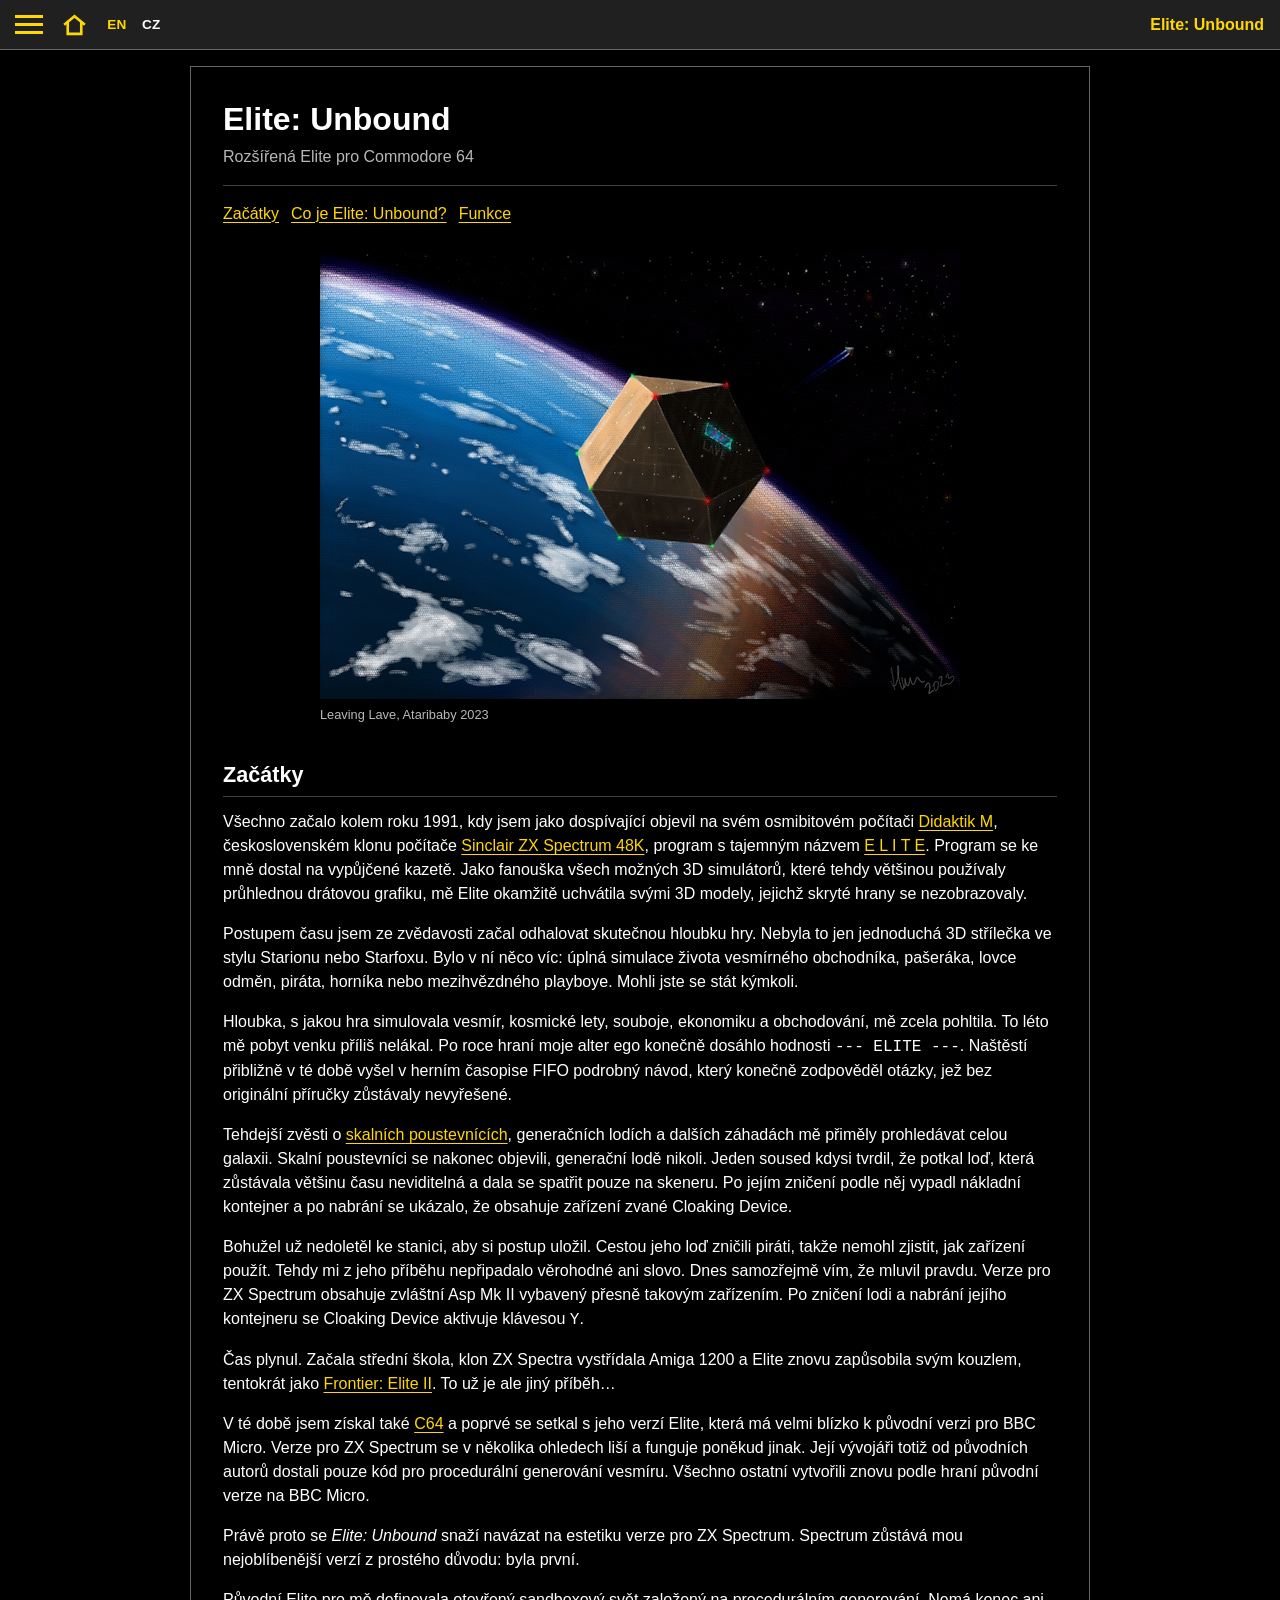
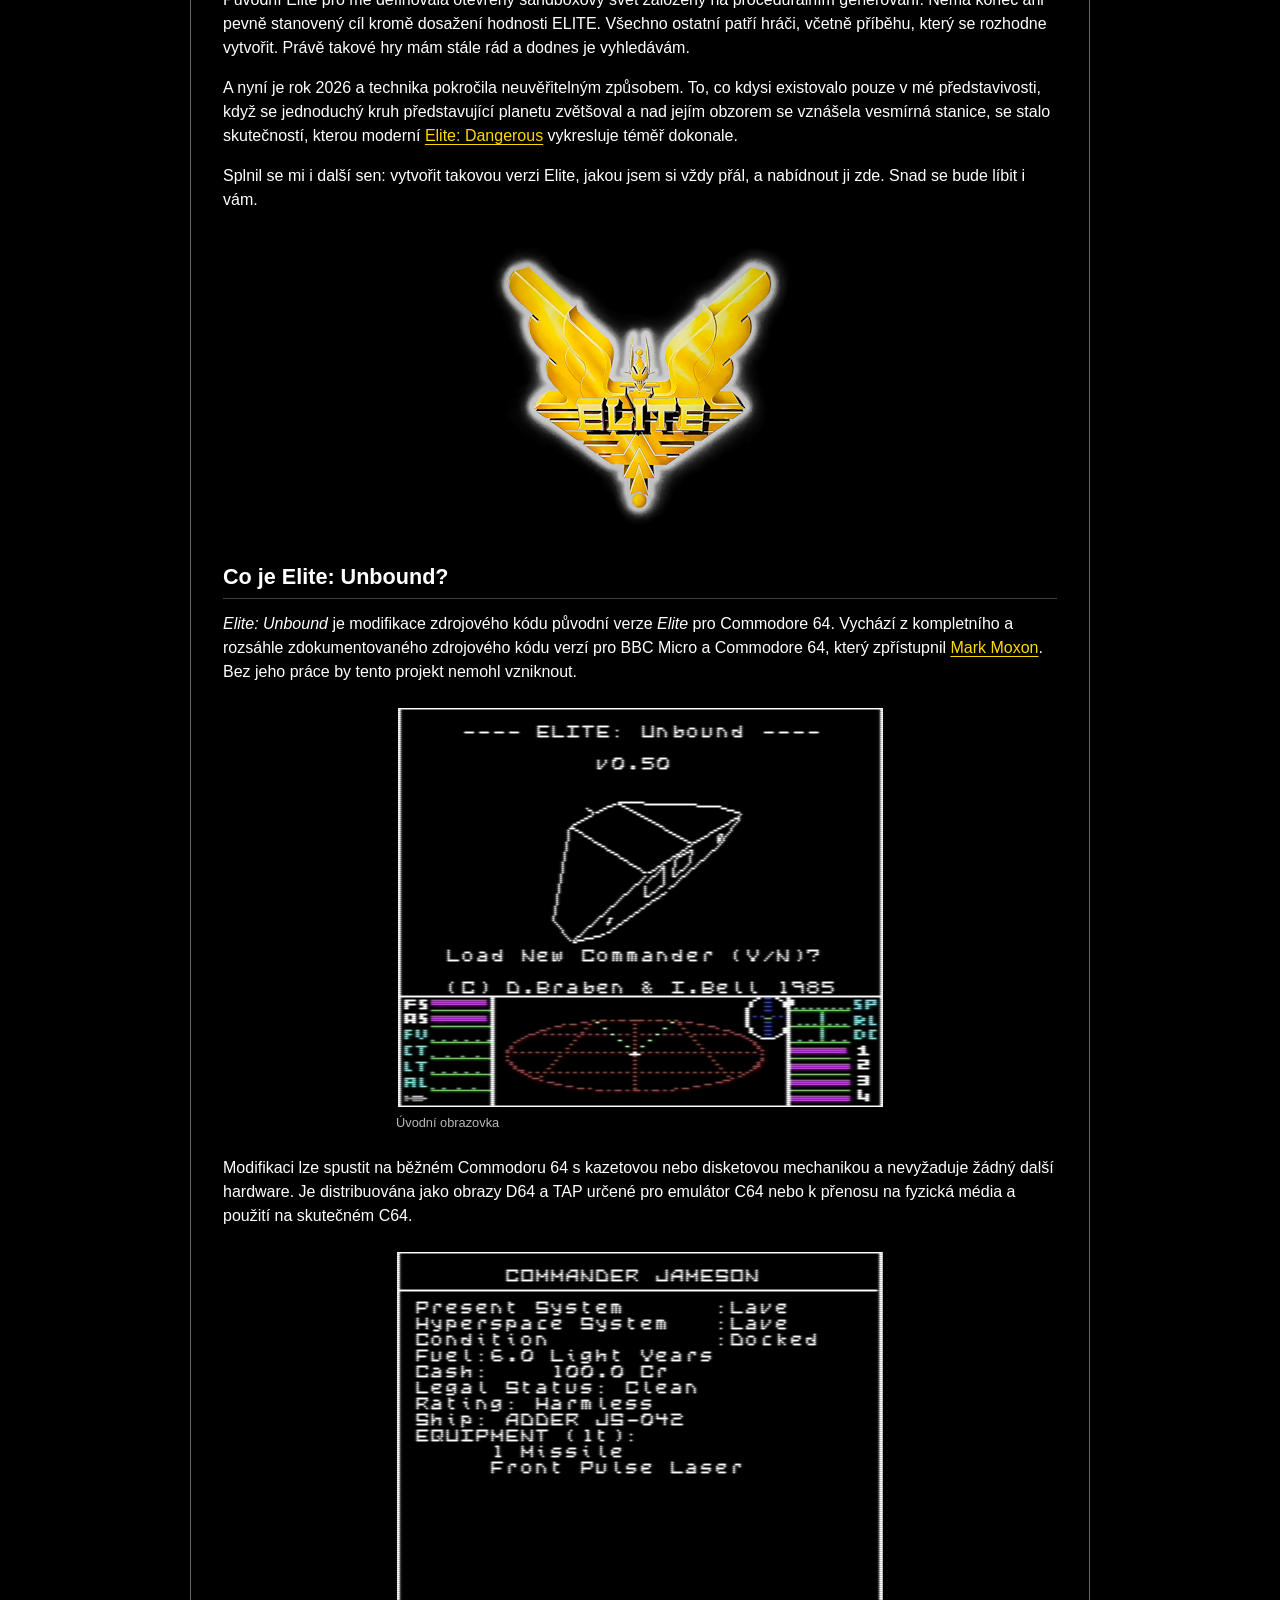
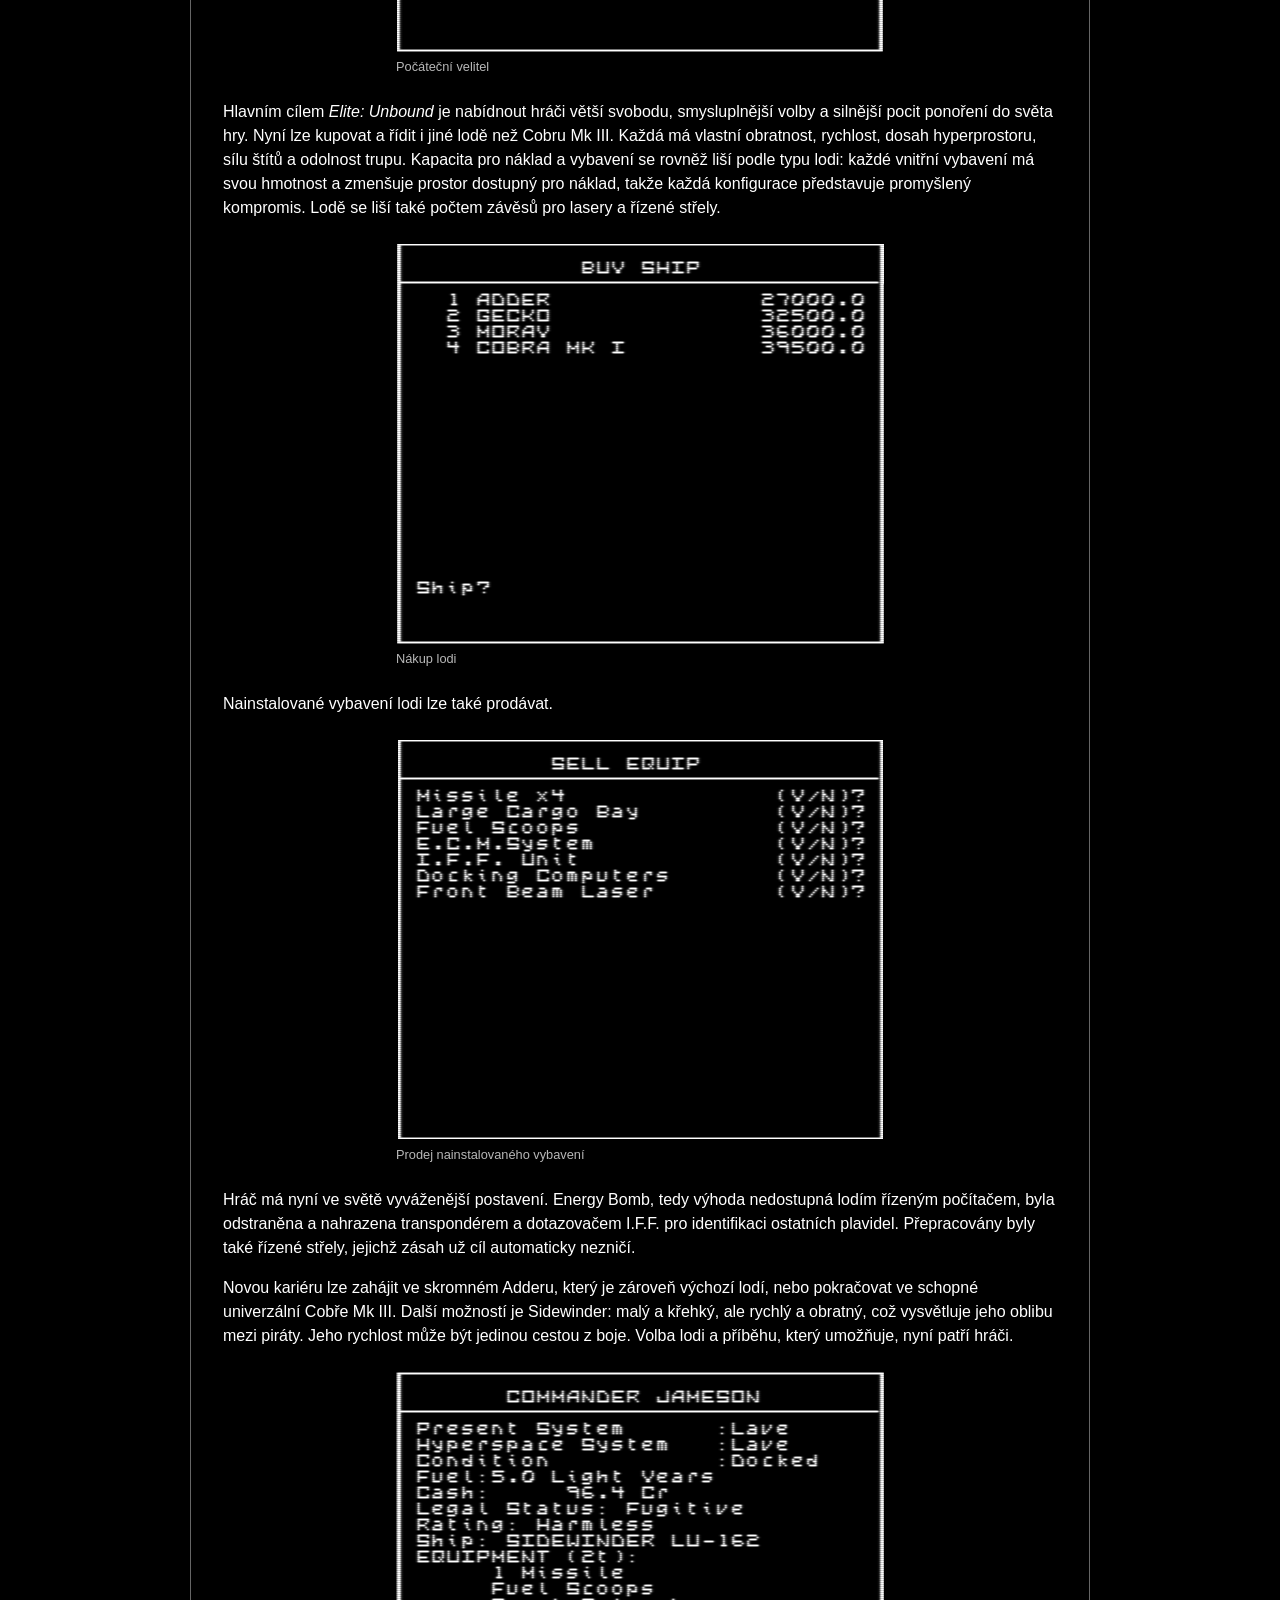
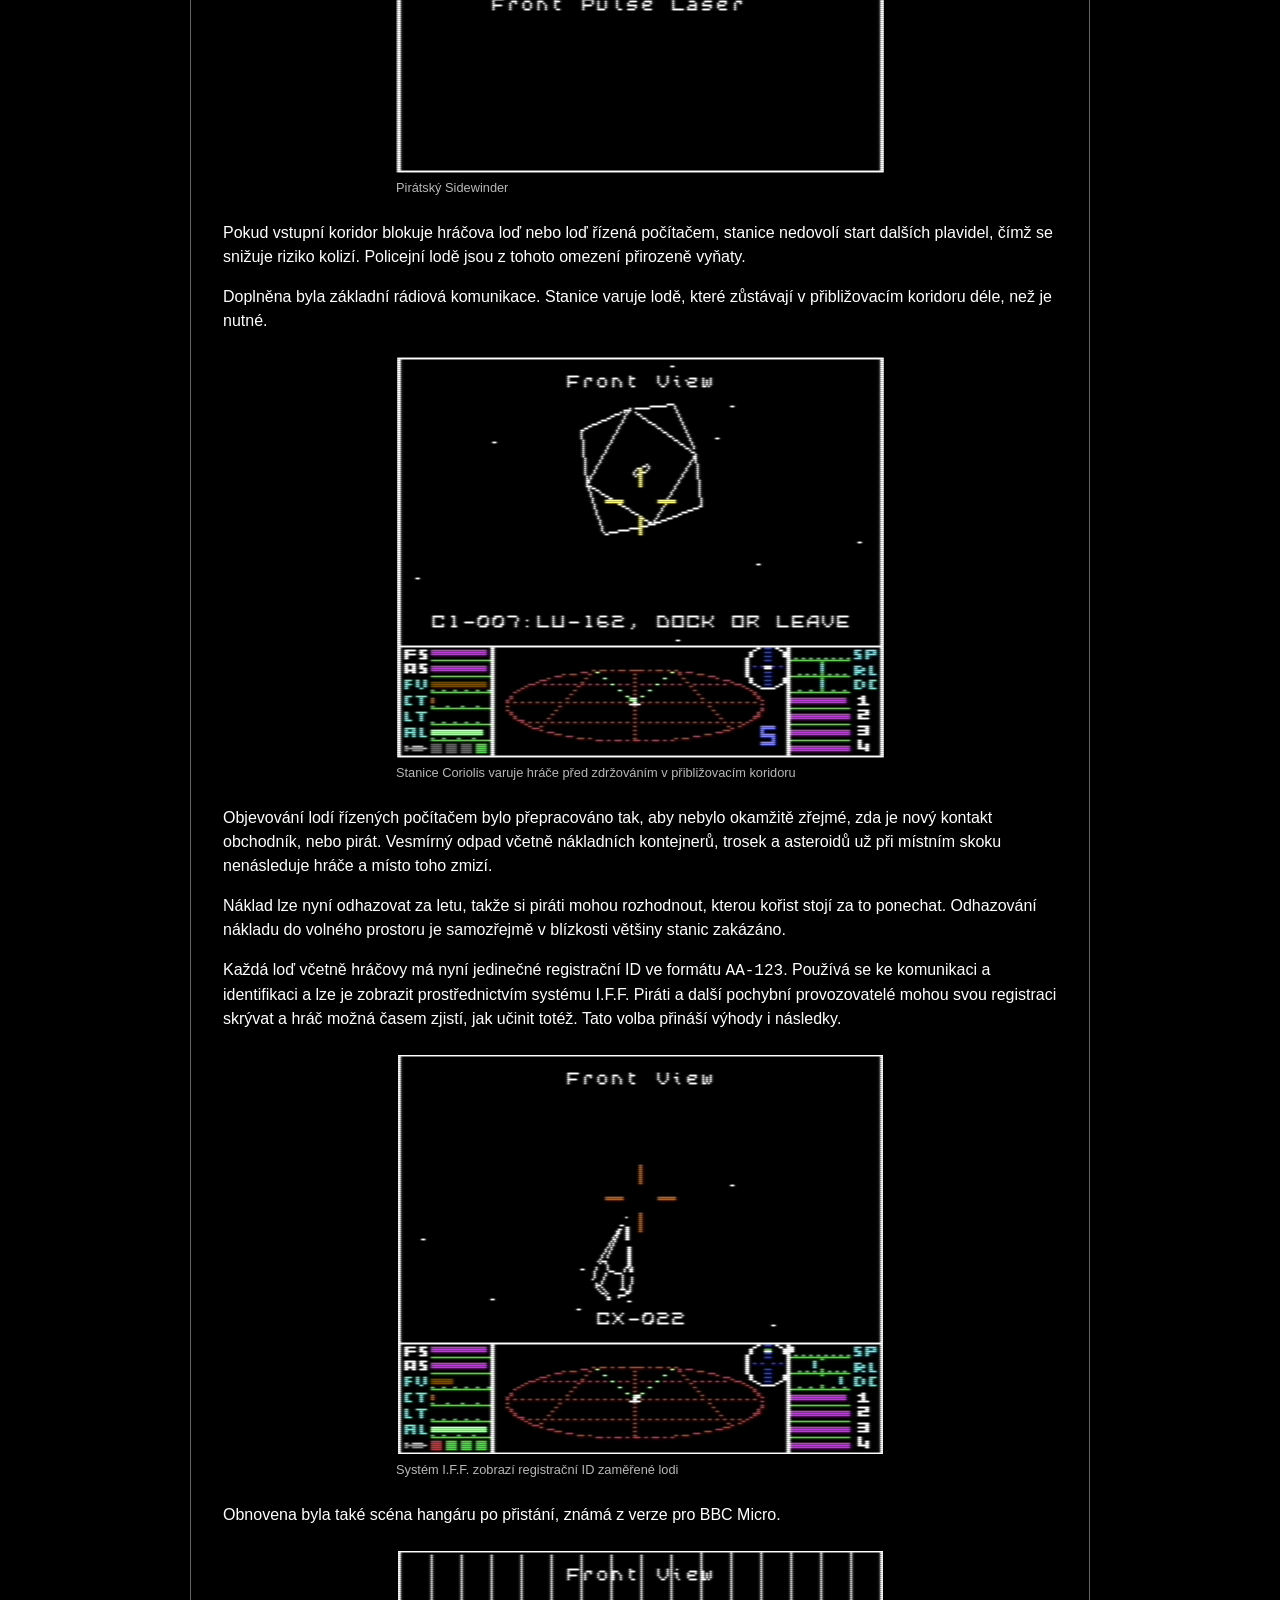
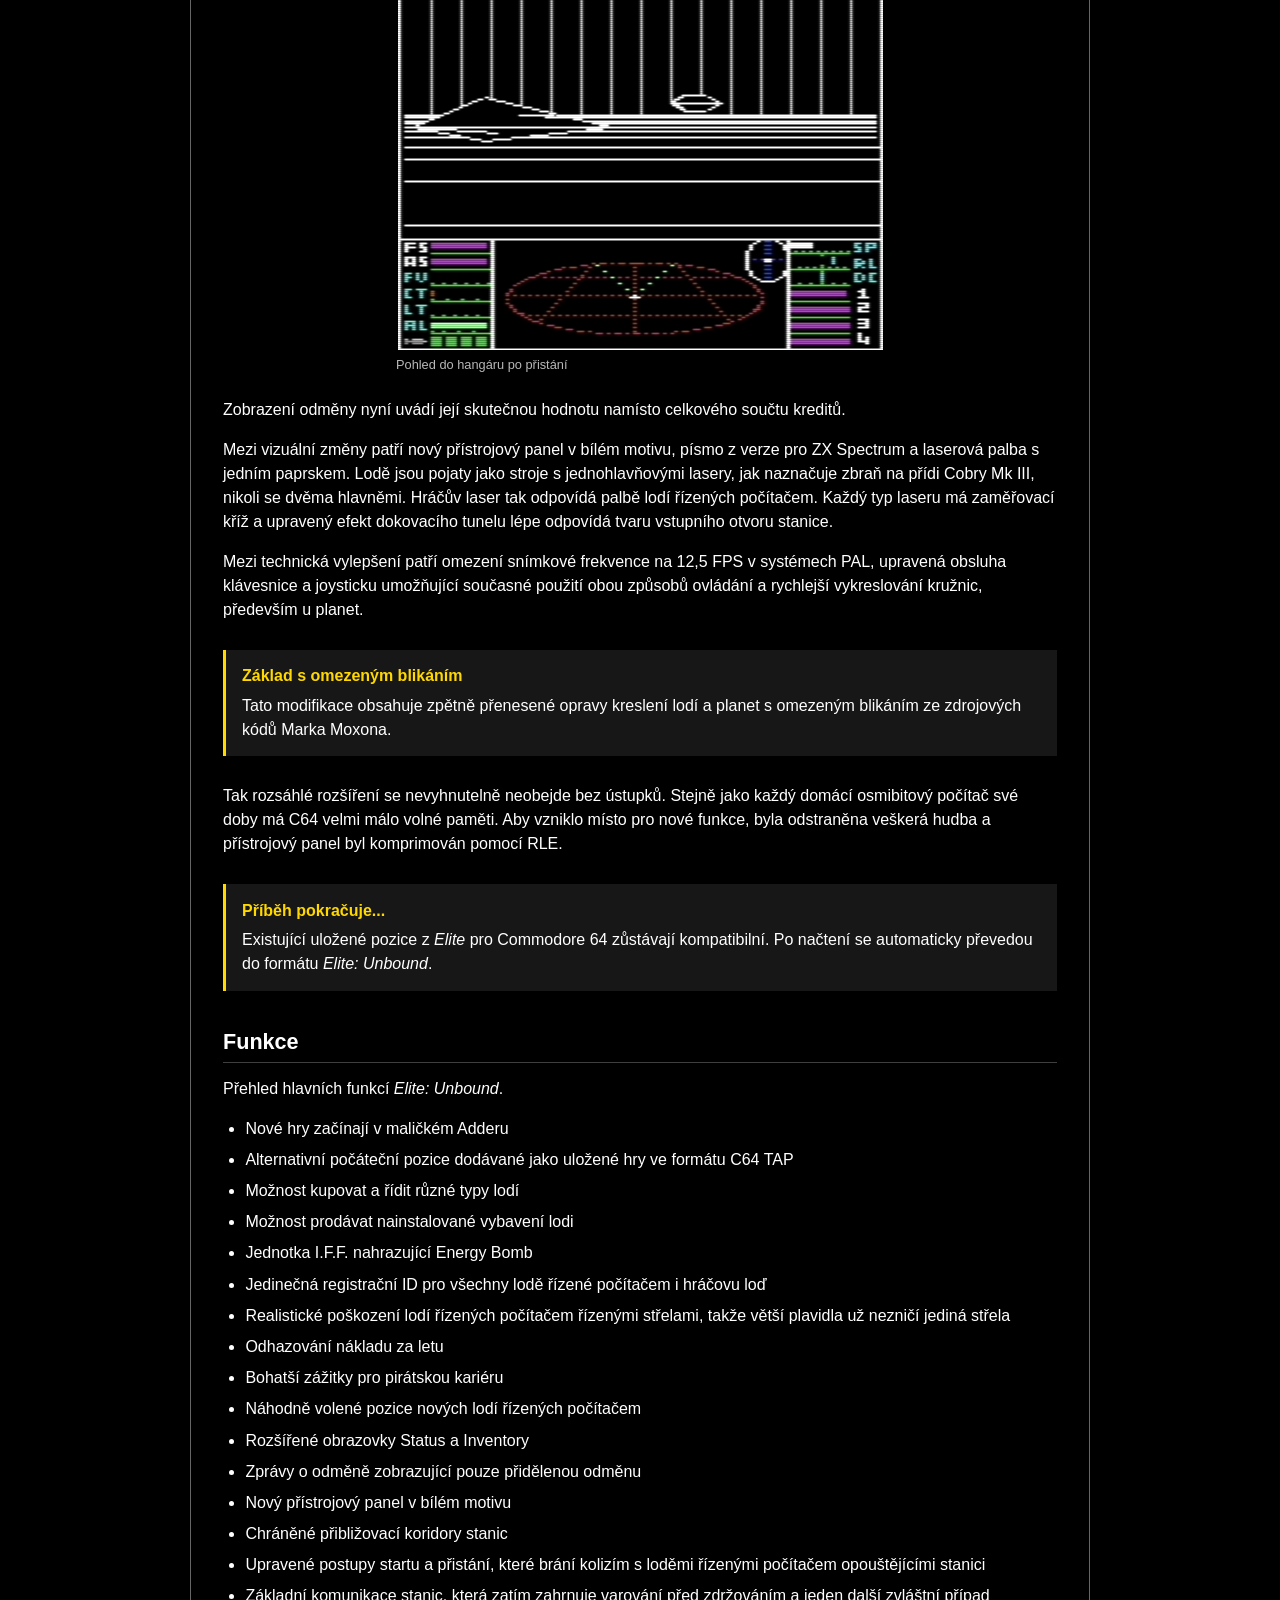
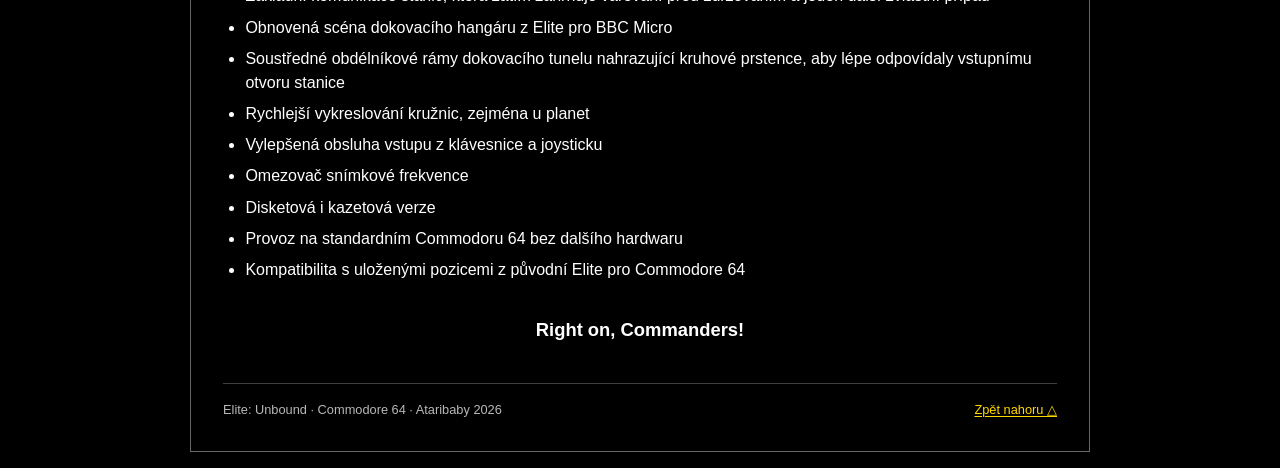
==== docs/cs/index.html @ 5d7f0201 "dev" ====
<!doctype html>
<html lang="cs">
<head>
  <meta charset="utf-8">
  <meta name="viewport" content="width=device-width, initial-scale=1">
  <meta name="description" content="Elite: Unbound rozšiřuje Elite pro Commodore 64 o lodě, které lze kupovat a řídit, rozdílné vlastnosti lodí a volitelná herní vylepšení.">
  <meta name="theme-color" content="#000000">
  <title>Elite: Unbound — Commodore 64</title>
  <link rel="stylesheet" href="../css/style.css">
  <script src="../js/menu.js" defer></script>
</head>
<body id="top">
  <a class="skip-link" href="#content">Přejít k obsahu</a>

  <header class="site-toolbar" aria-label="Ovládání webu">
    <button class="menu-toggle" id="menu-toggle" type="button" aria-label="Otevřít menu" aria-controls="site-menu" aria-expanded="false" data-label-open="Otevřít menu" data-label-close="Zavřít menu">
      <span class="burger-lines" aria-hidden="true"><span></span><span></span><span></span></span>
    </button>

    <a class="home-link" href="./index.html" aria-label="Domů" title="Domů">
      <svg viewBox="0 0 24 24" aria-hidden="true">
        <path d="M3 11.5 12 4l9 7.5"></path>
        <path d="M5.5 10.5V21h13V10.5"></path>
      </svg>
    </a>

    <nav class="language-switch" aria-label="Jazyk">
      <a lang="en" hreflang="en" href="../index.html" aria-label="English">EN</a>
      <span lang="cs" aria-current="true">CZ</span>
    </nav>

    <span class="toolbar-title">Elite: Unbound</span>
  </header>

  <aside class="site-menu" id="site-menu" aria-label="Menu webu" aria-hidden="true">
    <nav>
      <a href="./index.html" aria-current="page">Elite: Unbound</a>
      <a href="./instruction-manual.html">Návod k použití</a>
      <a href="./technical-info.html">Technické informace</a>
      <a href="./download.html">Ke stažení</a>
      <a href="./credits.html">Poděkování a základy projektu</a>
      <a href="./galnet.html">GalNet</a>
    </nav>
  </aside>
  <button class="menu-backdrop" type="button" aria-label="Zavřít menu" hidden></button>

  <div class="page-frame">
    <header class="site-header">
      <div class="title-strip">
        <h1>Elite: Unbound</h1>
        <p>Rozšířená Elite pro Commodore 64</p>
      </div>
    </header>

    <nav class="page-toc" aria-label="Obsah stránky">
      <a href="#the-beginning">Začátky</a>
      <a href="#what-is-elite-unbound">Co je Elite: Unbound?</a>
      <a href="#features">Funkce</a>
    </nav>

    <main id="content">
      <article class="article-shell">
        <header class="hero">
          <figure class="title-screen">
            <a class="artwork-link" href="https://www.deviantart.com/ataribaby42/art/Leaving-Lave-971816512" target="_blank" rel="noopener noreferrer">
              <img class="artwork-image artwork-primary" src="../assets/leaving-lave.jpg" width="640" height="449" alt="Obraz Leaving Lave od Ataribabyho, 2023">
              <img class="artwork-image artwork-hover" src="../assets/leaving-lave-8bit.jpg" width="640" height="449" alt="" aria-hidden="true">
            </a>
            <figcaption>Leaving Lave, Ataribaby 2023</figcaption>
          </figure>
        </header>

        <section id="the-beginning">
          <h2>Začátky</h2>

          <p>Všechno začalo kolem roku 1991, kdy jsem jako dospívající objevil na svém osmibitovém počítači <a href="https://cs.wikipedia.org/wiki/Didaktik_M" target="_blank" rel="noopener noreferrer">Didaktik M</a>, československém klonu počítače <a href="https://en.wikipedia.org/wiki/ZX_Spectrum" target="_blank" rel="noopener noreferrer">Sinclair ZX Spectrum 48K</a>, program s tajemným názvem <a class="nowrap" href="https://spectrumcomputing.co.uk/entry/1601/ZX-Spectrum/Elite" target="_blank" rel="noopener noreferrer">E L I T E</a>. Program se ke mně dostal na vypůjčené kazetě. Jako fanouška všech možných 3D simulátorů, které tehdy většinou používaly průhlednou drátovou grafiku, mě Elite okamžitě uchvátila svými 3D modely, jejichž skryté hrany se nezobrazovaly.</p>

          <p>Postupem času jsem ze zvědavosti začal odhalovat skutečnou hloubku hry. Nebyla to jen jednoduchá 3D střílečka ve stylu Starionu nebo Starfoxu. Bylo v ní něco víc: úplná simulace života vesmírného obchodníka, pašeráka, lovce odměn, piráta, horníka nebo mezihvězdného playboye. Mohli jste se stát kýmkoli.</p>

          <p>Hloubka, s jakou hra simulovala vesmír, kosmické lety, souboje, ekonomiku a obchodování, mě zcela pohltila. To léto mě pobyt venku příliš nelákal. Po roce hraní moje alter ego konečně dosáhlo hodnosti <code class="nowrap">--- ELITE ---</code>. Naštěstí přibližně v té době vyšel v herním časopise FIFO podrobný návod, který konečně zodpověděl otázky, jež bez originální příručky zůstávaly nevyřešené.</p>

          <p>Tehdejší zvěsti o <a href="https://wiki.alioth.net/index.php/Rock_Hermit" target="_blank" rel="noopener noreferrer">skalních poustevnících</a>, generačních lodích a dalších záhadách mě přiměly prohledávat celou galaxii. Skalní poustevníci se nakonec objevili, generační lodě nikoli. Jeden soused kdysi tvrdil, že potkal loď, která zůstávala většinu času neviditelná a dala se spatřit pouze na skeneru. Po jejím zničení podle něj vypadl nákladní kontejner a po nabrání se ukázalo, že obsahuje zařízení zvané Cloaking Device.</p>

          <p>Bohužel už nedoletěl ke stanici, aby si postup uložil. Cestou jeho loď zničili piráti, takže nemohl zjistit, jak zařízení použít. Tehdy mi z jeho příběhu nepřipadalo věrohodné ani slovo. Dnes samozřejmě vím, že mluvil pravdu. Verze pro ZX Spectrum obsahuje zvláštní Asp Mk II vybavený přesně takovým zařízením. Po zničení lodi a nabrání jejího kontejneru se Cloaking Device aktivuje klávesou <code>Y</code>.</p>

          <p>Čas plynul. Začala střední škola, klon ZX Spectra vystřídala Amiga 1200 a Elite znovu zapůsobila svým kouzlem, tentokrát jako <a href="https://en.wikipedia.org/wiki/Frontier:_Elite_II" target="_blank" rel="noopener noreferrer">Frontier: Elite II</a>. To už je ale jiný příběh…</p>

          <p>V té době jsem získal také <a href="https://en.wikipedia.org/wiki/Commodore_64" target="_blank" rel="noopener noreferrer">C64</a> a poprvé se setkal s jeho verzí Elite, která má velmi blízko k původní verzi pro BBC Micro. Verze pro ZX Spectrum se v několika ohledech liší a funguje poněkud jinak. Její vývojáři totiž od původních autorů dostali pouze kód pro procedurální generování vesmíru. Všechno ostatní vytvořili znovu podle hraní původní verze na BBC Micro.</p>

          <p>Právě proto se <em>Elite: Unbound</em> snaží navázat na estetiku verze pro ZX Spectrum. Spectrum zůstává mou nejoblíbenější verzí z prostého důvodu: byla první.</p>

          <p>Původní Elite pro mě definovala otevřený sandboxový svět založený na procedurálním generování. Nemá konec ani pevně stanovený cíl kromě dosažení hodnosti ELITE. Všechno ostatní patří hráči, včetně příběhu, který se rozhodne vytvořit. Právě takové hry mám stále rád a dodnes je vyhledávám.</p>

          <p>A nyní je rok 2026 a technika pokročila neuvěřitelným způsobem. To, co kdysi existovalo pouze v mé představivosti, když se jednoduchý kruh představující planetu zvětšoval a nad jejím obzorem se vznášela vesmírná stanice, se stalo skutečností, kterou moderní <a href="https://www.elitedangerous.com/" target="_blank" rel="noopener noreferrer">Elite: Dangerous</a> vykresluje téměř dokonale.</p>

          <p>Splnil se mi i další sen: vytvořit takovou verzi Elite, jakou jsem si vždy přál, a nabídnout ji zde. Snad se bude líbit i vám.</p>

          <figure class="section-logo">
            <img src="../assets/elite-logo-small.png" width="300" height="282" alt="Logo Elite">
          </figure>
        </section>

        <section id="what-is-elite-unbound">
          <h2>Co je Elite: Unbound?</h2>

          <p><em>Elite: Unbound</em> je modifikace zdrojového kódu původní verze <em>Elite</em> pro Commodore 64. Vychází z kompletního a rozsáhle zdokumentovaného zdrojového kódu verzí pro BBC Micro a Commodore 64, který zpřístupnil <a href="https://elite.bbcelite.com/playing_elite/" target="_blank" rel="noopener noreferrer">Mark Moxon</a>. Bez jeho práce by tento projekt nemohl vzniknout.</p>

          <figure class="content-image">
            <img src="../assets/title-screen.png" width="485" height="399" alt="Úvodní obrazovka Elite: Unbound">
            <figcaption>Úvodní obrazovka</figcaption>
          </figure>

          <p>Modifikaci lze spustit na běžném Commodoru 64 s kazetovou nebo disketovou mechanikou a nevyžaduje žádný další hardware. Je distribuována jako obrazy D64 a TAP určené pro emulátor C64 nebo k přenosu na fyzická média a použití na skutečném C64.</p>

          <figure class="content-image">
            <img src="../assets/status-screen.png" width="486" height="400" alt="Stavová obrazovka velitele v Elite: Unbound">
            <figcaption>Počáteční velitel</figcaption>
          </figure>

          <p>Hlavním cílem <em>Elite: Unbound</em> je nabídnout hráči větší svobodu, smysluplnější volby a silnější pocit ponoření do světa hry. Nyní lze kupovat a řídit i jiné lodě než Cobru Mk III. Každá má vlastní obratnost, rychlost, dosah hyperprostoru, sílu štítů a odolnost trupu. Kapacita pro náklad a vybavení se rovněž liší podle typu lodi: každé vnitřní vybavení má svou hmotnost a zmenšuje prostor dostupný pro náklad, takže každá konfigurace představuje promyšlený kompromis. Lodě se liší také počtem závěsů pro lasery a řízené střely.</p>

          <figure class="content-image">
            <img src="../assets/buy-ship.png" width="487" height="400" alt="Obrazovka nákupu lodí v Elite: Unbound">
            <figcaption>Nákup lodi</figcaption>
          </figure>

          <p>Nainstalované vybavení lodi lze také prodávat.</p>

          <figure class="content-image">
            <img src="../assets/sell-equipment.png" width="485" height="399" alt="Obrazovka prodeje vybavení v Elite: Unbound">
            <figcaption>Prodej nainstalovaného vybavení</figcaption>
          </figure>

          <p>Hráč má nyní ve světě vyváženější postavení. Energy Bomb, tedy výhoda nedostupná lodím řízeným počítačem, byla odstraněna a nahrazena transpondérem a dotazovačem I.F.F. pro identifikaci ostatních plavidel. Přepracovány byly také řízené střely, jejichž zásah už cíl automaticky nezničí.</p>

          <p>Novou kariéru lze zahájit ve skromném Adderu, který je zároveň výchozí lodí, nebo pokračovat ve schopné univerzální Cobře Mk III. Další možností je Sidewinder: malý a křehký, ale rychlý a obratný, což vysvětluje jeho oblibu mezi piráty. Jeho rychlost může být jedinou cestou z boje. Volba lodi a příběhu, který umožňuje, nyní patří hráči.</p>

          <figure class="content-image">
            <img src="../assets/sidewinder-pirate.png" width="488" height="401" alt="Stavová obrazovka pirátského Sidewinderu v Elite: Unbound">
            <figcaption>Pirátský Sidewinder</figcaption>
          </figure>

          <p>Pokud vstupní koridor blokuje hráčova loď nebo loď řízená počítačem, stanice nedovolí start dalších plavidel, čímž se snižuje riziko kolizí. Policejní lodě jsou z tohoto omezení přirozeně vyňaty.</p>

          <p>Doplněna byla základní rádiová komunikace. Stanice varuje lodě, které zůstávají v přibližovacím koridoru déle, než je nutné.</p>

          <figure class="content-image">
            <img src="../assets/docking.png" width="487" height="401" alt="Komunikace v dokovacím koridoru Elite: Unbound">
            <figcaption>Stanice Coriolis varuje hráče před zdržováním v přibližovacím koridoru</figcaption>
          </figure>

          <p>Objevování lodí řízených počítačem bylo přepracováno tak, aby nebylo okamžitě zřejmé, zda je nový kontakt obchodník, nebo pirát. Vesmírný odpad včetně nákladních kontejnerů, trosek a asteroidů už při místním skoku nenásleduje hráče a místo toho zmizí.</p>

          <p>Náklad lze nyní odhazovat za letu, takže si piráti mohou rozhodnout, kterou kořist stojí za to ponechat. Odhazování nákladu do volného prostoru je samozřejmě v blízkosti většiny stanic zakázáno.</p>

          <p>Každá loď včetně hráčovy má nyní jedinečné registrační ID ve formátu <code>AA-123</code>. Používá se ke komunikaci a identifikaci a lze je zobrazit prostřednictvím systému I.F.F. Piráti a další pochybní provozovatelé mohou svou registraci skrývat a hráč možná časem zjistí, jak učinit totéž. Tato volba přináší výhody i následky.</p>

          <figure class="content-image">
            <img src="../assets/iff.png" width="485" height="399" alt="Identifikace cíle systémem I.F.F. v Elite: Unbound">
            <figcaption>Systém I.F.F. zobrazí registrační ID zaměřené lodi</figcaption>
          </figure>

          <p>Obnovena byla také scéna hangáru po přistání, známá z verze pro BBC Micro.</p>

          <figure class="content-image">
            <img src="../assets/hangar.png" width="485" height="399" alt="Hangár po přistání v Elite: Unbound">
            <figcaption>Pohled do hangáru po přistání</figcaption>
          </figure>

          <p>Zobrazení odměny nyní uvádí její skutečnou hodnotu namísto celkového součtu kreditů.</p>

          <p>Mezi vizuální změny patří nový přístrojový panel v bílém motivu, písmo z verze pro ZX Spectrum a laserová palba s jedním paprskem. Lodě jsou pojaty jako stroje s jednohlavňovými lasery, jak naznačuje zbraň na přídi Cobry Mk III, nikoli se dvěma hlavněmi. Hráčův laser tak odpovídá palbě lodí řízených počítačem. Každý typ laseru má zaměřovací kříž a upravený efekt dokovacího tunelu lépe odpovídá tvaru vstupního otvoru stanice.</p>

          <p>Mezi technická vylepšení patří omezení snímkové frekvence na 12,5 FPS v systémech PAL, upravená obsluha klávesnice a joysticku umožňující současné použití obou způsobů ovládání a rychlejší vykreslování kružnic, především u planet.</p>

          <aside class="infobox">
            <strong>Základ s omezeným blikáním</strong>
            <p>Tato modifikace obsahuje zpětně přenesené opravy kreslení lodí a planet s omezeným blikáním ze zdrojových kódů Marka Moxona.</p>
          </aside>

          <p>Tak rozsáhlé rozšíření se nevyhnutelně neobejde bez ústupků. Stejně jako každý domácí osmibitový počítač své doby má C64 velmi málo volné paměti. Aby vzniklo místo pro nové funkce, byla odstraněna veškerá hudba a přístrojový panel byl komprimován pomocí RLE.</p>

          <aside class="infobox">
            <strong>Příběh pokračuje...</strong>
            <p>Existující uložené pozice z <em>Elite</em> pro Commodore 64 zůstávají kompatibilní. Po načtení se automaticky převedou do formátu <em>Elite: Unbound</em>.</p>
          </aside>

        </section>

        <section id="features">
          <h2>Funkce</h2>

          <p>Přehled hlavních funkcí <em>Elite: Unbound</em>.</p>

          <ul>
            <li>Nové hry začínají v maličkém Adderu</li>
            <li>Alternativní počáteční pozice dodávané jako uložené hry ve formátu C64 TAP</li>
            <li>Možnost kupovat a řídit různé typy lodí</li>
            <li>Možnost prodávat nainstalované vybavení lodi</li>
            <li>Jednotka I.F.F. nahrazující Energy Bomb</li>
            <li>Jedinečná registrační ID pro všechny lodě řízené počítačem i hráčovu loď</li>
            <li>Realistické poškození lodí řízených počítačem řízenými střelami, takže větší plavidla už nezničí jediná střela</li>
            <li>Odhazování nákladu za letu</li>
            <li>Bohatší zážitky pro pirátskou kariéru</li>
            <li>Náhodně volené pozice nových lodí řízených počítačem</li>
            <li>Rozšířené obrazovky Status a Inventory</li>
            <li>Zprávy o odměně zobrazující pouze přidělenou odměnu</li>
            <li>Nový přístrojový panel v bílém motivu</li>
            <li>Chráněné přibližovací koridory stanic</li>
            <li>Upravené postupy startu a přistání, které brání kolizím s loděmi řízenými počítačem opouštějícími stanici</li>
            <li>Základní komunikace stanic, která zatím zahrnuje varování před zdržováním a jeden další zvláštní případ</li>
            <li>Obnovená scéna dokovacího hangáru z Elite pro BBC Micro</li>
            <li>Soustředné obdélníkové rámy dokovacího tunelu nahrazující kruhové prstence, aby lépe odpovídaly vstupnímu otvoru stanice</li>
            <li>Rychlejší vykreslování kružnic, zejména u planet</li>
            <li>Vylepšená obsluha vstupu z klávesnice a joysticku</li>
            <li>Omezovač snímkové frekvence</li>
            <li>Disketová i kazetová verze</li>
            <li>Provoz na standardním Commodoru 64 bez dalšího hardwaru</li>
            <li>Kompatibilita s uloženými pozicemi z původní Elite pro Commodore 64</li>
          </ul>
        </section>

        <p class="commander-signoff">Right on, Commanders!</p>
      </article>
    </main>

  <footer class="site-footer">
    <p>Elite: Unbound · Commodore 64 · Ataribaby 2026</p>
    <a href="#top">Zpět nahoru △</a>
  </footer>
  </div>
</body>
</html>
---- docs/css/style.css ----
:root {
  color-scheme: dark;
  --page: #000000;
  --border: #666666;
  --border-soft: #3f3f3f;
  --text: #ffffff;
  --muted: #b8b8b8;
  --link: #ffd800;
  --link-hover: #fff27a;
  --focus: #ffffff;
}

* {
  box-sizing: border-box;
}

html {
  min-width: 300px;
  scroll-behavior: smooth;
  background: var(--page);
}

body {
  min-height: 100vh;
  margin: 0;
  padding: 0;
  background: var(--page);
  color: var(--text);
  font-family: Arial, Helvetica, sans-serif;
  font-size: 1rem;
  line-height: 1.5;
  text-rendering: optimizeLegibility;
}

a {
  color: var(--link);
  text-decoration-thickness: 1px;
  text-underline-offset: 0.16em;
}

a:hover {
  color: var(--link-hover);
}

a:focus-visible,
button:focus-visible {
  outline: 2px solid var(--focus);
  outline-offset: 3px;
}

code,
pre {
  font-family: Consolas, "Liberation Mono", "Courier New", monospace;
}

.nowrap {
  white-space: nowrap;
}

.github-icon {
  width: 0.9em;
  height: 0.9em;
  margin-right: 0.25em;
  vertical-align: -0.08em;
  fill: var(--text);
}

.warning-label {
  color: var(--link);
}

.skip-link {
  position: fixed;
  z-index: 60;
  top: 0.75rem;
  left: 0.75rem;
  padding: 0.5rem 0.7rem;
  transform: translateY(-180%);
  border: 1px solid var(--border);
  background: var(--page);
}

.skip-link:focus {
  transform: translateY(0);
}

.site-toolbar {
  position: sticky;
  z-index: 50;
  top: 0;
  display: flex;
  align-items: center;
  height: 50px;
  padding: 0 0.35rem;
  border-bottom: 1px solid var(--border);
  background: #202020;
}

.menu-toggle,
.home-link {
  display: grid;
  width: 46px;
  height: 46px;
  place-items: center;
  border: 0;
  background: transparent;
  color: var(--link);
  text-decoration: none;
}

.menu-toggle {
  padding: 0;
  cursor: pointer;
}

.menu-toggle:hover,
.home-link:hover {
  color: var(--link-hover);
}

.burger-lines {
  position: relative;
  display: block;
  width: 28px;
  height: 20px;
}

.burger-lines span {
  position: absolute;
  left: 0;
  width: 28px;
  height: 3px;
  background: currentColor;
  transition: transform 160ms ease, opacity 160ms ease, top 160ms ease;
}

.burger-lines span:nth-child(1) {
  top: 0;
}

.burger-lines span:nth-child(2) {
  top: 8px;
}

.burger-lines span:nth-child(3) {
  top: 16px;
}

.menu-open .burger-lines span:nth-child(1) {
  top: 8px;
  transform: rotate(45deg);
}

.menu-open .burger-lines span:nth-child(2) {
  opacity: 0;
}

.menu-open .burger-lines span:nth-child(3) {
  top: 8px;
  transform: rotate(-45deg);
}

.home-link svg {
  width: 25px;
  height: 25px;
  fill: none;
  stroke: currentColor;
  stroke-linecap: square;
  stroke-linejoin: miter;
  stroke-width: 2.5;
}

.language-switch {
  display: flex;
  align-items: center;
  gap: 0.15rem;
  margin-left: 0.2rem;
  font-size: 0.85rem;
  font-weight: 700;
  line-height: 1;
}

.language-switch a,
.language-switch span {
  display: inline-flex;
  align-items: center;
  justify-content: center;
  min-width: 2rem;
  min-height: 2rem;
  padding: 0.25rem;
  text-decoration: none;
}

.language-switch [aria-current="true"] {
  color: var(--text);
}

.toolbar-title {
  margin-left: auto;
  padding: 0 0.65rem;
  color: var(--link);
  font-weight: 600;
  white-space: nowrap;
}

.site-menu {
  position: fixed;
  z-index: 45;
  top: 50px;
  bottom: 0;
  left: 0;
  width: min(340px, calc(100vw - 3rem));
  padding: 1rem;
  overflow-x: hidden;
  overflow-y: auto;
  overscroll-behavior: contain;
  scrollbar-color: var(--border) #202020;
  scrollbar-width: thin;
  -webkit-overflow-scrolling: touch;
  transform: translateX(-100%);
  visibility: hidden;
  border-right: 1px solid var(--border);
  background: #202020;
  transition: transform 180ms ease, visibility 180ms ease;
}

.site-menu a {
  display: block;
  padding: 0.85rem 0.5rem;
  font-weight: 600;
  text-decoration: none;
}

.menu-open {
  overflow: hidden;
}

.menu-open .site-menu {
  transform: translateX(0);
  visibility: visible;
}

.menu-backdrop {
  position: fixed;
  z-index: 40;
  inset: 50px 0 0;
  width: 100%;
  height: auto;
  padding: 0;
  cursor: default;
  border: 0;
  background: rgba(0, 0, 0, 0.68);
}

.menu-backdrop[hidden] {
  display: none;
}

.page-frame {
  width: min(100%, 900px);
  margin: 1rem auto;
  padding: clamp(1.25rem, 4vw, 2rem);
  border: 1px solid var(--border);
}

.site-header {
  padding-bottom: 1rem;
  border-bottom: 1px solid var(--border-soft);
}

.title-strip h1 {
  margin: 0;
  font-size: clamp(1.75rem, 4vw, 2rem);
  font-weight: 600;
  line-height: 1.25;
}

.title-strip p {
  margin: 0.35rem 0 0;
  color: var(--muted);
}

.page-toc {
  display: flex;
  flex-flow: row wrap;
  justify-content: flex-start;
  align-items: baseline;
  gap: 0.35rem 0.75rem;
  margin: 1rem 0 0;
  text-align: left;
}

.page-toc a {
  display: inline-block;
  flex: 0 0 auto;
  max-width: 100%;
  overflow-wrap: anywhere;
}

.source-links span {
  color: var(--muted);
}

main {
  padding: 0;
}

.article-shell {
  margin: 0;
  padding: 0;
}

.page-content {
  margin-top: 1.75rem;
}

.infobox {
  margin-top: 1.75rem;
  margin-bottom: 1.75rem;
  padding: 0.9rem 1rem;
  border-left: 3px solid var(--link);
  background: #171717;
}

.infobox strong {
  display: block;
  margin-bottom: 0.35rem;
  color: var(--link);
}

.infobox p {
  margin: 0;
}

.hero {
  text-align: left;
}

.eyebrow {
  margin: 1.75rem 0 0.25rem;
  color: var(--muted);
  font-size: 0.85rem;
}

h2 {
  margin: 2.25rem 0 0.85rem;
  color: var(--text);
  font-size: 1.35rem;
  line-height: 1.35;
}

.hero h2 {
  margin-top: 0;
  font-size: 1.5rem;
  font-weight: 600;
}

.title-screen {
  margin: 1.5rem 0;
  text-align: center;
}

.title-screen a {
  position: relative;
  display: block;
  width: min(100%, 640px);
  margin: 0 auto;
}

.title-screen img {
  display: block;
  width: 100%;
  height: auto;
  margin: 0 auto;
  border: 0;
  background: #000000;
  image-rendering: pixelated;
  image-rendering: crisp-edges;
}

.title-screen .artwork-hover {
  position: absolute;
  inset: 0;
  opacity: 0;
}

.title-screen .artwork-link:hover .artwork-primary,
.title-screen .artwork-link:focus-visible .artwork-primary {
  opacity: 0;
}

.title-screen .artwork-link:hover .artwork-hover,
.title-screen .artwork-link:focus-visible .artwork-hover {
  opacity: 1;
}

.title-screen figcaption {
  width: min(100%, 640px);
  margin: 0.4rem auto 0;
  color: var(--muted);
  font-size: 0.8rem;
  text-align: left;
}

.section-logo {
  margin: 2rem 0 0;
  text-align: center;
}

.section-logo img {
  display: block;
  width: min(100%, 300px);
  height: auto;
  margin: 0 auto;
  border: 0;
}

.content-image {
  width: min(100%, 488px);
  margin: 1.5rem auto;
  text-align: center;
}

.content-image img {
  display: block;
  max-width: 100%;
  width: auto;
  height: auto;
  margin: 0 auto;
  border: 0;
  image-rendering: pixelated;
  image-rendering: crisp-edges;
}

.content-image figcaption,
.infobox .manual-note {
  margin: 0.4rem 0 0;
  color: var(--muted);
  font-size: 0.8rem;
  line-height: 1.4;
  text-align: left;
}

p {
  margin: 0 0 1rem;
}

.lead {
  font-size: 1.05rem;
}

.hero-actions,
.source-links {
  display: flex;
  flex-wrap: wrap;
  gap: 0.25rem 0.7rem;
}

.hero-actions {
  margin: 1.25rem 0 0;
}

section {
  scroll-margin-top: 4rem;
}

section > h2 {
  padding-bottom: 0.4rem;
  border-bottom: 1px solid var(--border-soft);
}

.commander-signoff {
  margin: 2.25rem 0 0.25rem;
  text-align: center;
  font-size: 1.15rem;
  font-weight: 600;
  line-height: 1.35;
}

ul {
  padding-left: 1.4rem;
}

li {
  margin: 0.45rem 0;
}

.credit-links {
  margin: 1.25rem 0;
  overflow-wrap: anywhere;
}

.galnet-profile {
  display: flex;
  align-items: center;
  gap: 0.05rem;
  margin: 0 0 1rem;
  font-size: 1.15rem;
}

.galnet-profile img {
  width: 2.5rem;
  height: 2.5rem;
}

.platform-links {
  margin: 0;
  padding: 0 0 0 0.75rem;
  list-style: none;
}

.platform-links li {
  margin: 0.65rem 0;
}

.platform-links a {
  display: inline-flex;
  align-items: center;
  gap: 0.45rem;
}

.platform-icon {
  width: 1rem;
  height: 1rem;
  flex: 0 0 1rem;
  color: var(--text);
  fill: currentColor;
}

.ship-list {
  columns: 2;
  column-gap: 2.5rem;
  margin: 1.15rem 0;
  padding: 0 0 0 1.4rem;
}

.ship-list li {
  break-inside: avoid;
}

.ship-list em {
  color: var(--muted);
  font-size: 0.85rem;
}

.feature-list strong,
.signal-panel strong {
  color: var(--text);
}

.signal-panel {
  margin: 1.25rem 0;
  padding: 0.85rem 1rem;
  border: 1px solid var(--border-soft);
}

.signal-panel strong {
  display: block;
  margin-bottom: 0.25rem;
}

.controls-list {
  margin: 1.15rem 0;
  border-top: 1px solid var(--border-soft);
}

.controls-list div {
  display: grid;
  grid-template-columns: minmax(6.5rem, 0.25fr) 1fr;
  gap: 1rem;
  padding: 0.75rem 0;
  border-bottom: 1px solid var(--border-soft);
}

.controls-list dt {
  font-weight: 700;
}

.controls-list dd {
  margin: 0;
}

pre {
  overflow-x: auto;
  margin: 1.25rem 0;
  padding: 0.9rem;
  border: 1px solid var(--border-soft);
  color: var(--text);
  font-size: 0.85rem;
  line-height: 1.55;
  white-space: pre;
}

.sign-off {
  margin: 2.5rem 0 0;
}

.site-footer {
  display: flex;
  flex-wrap: wrap;
  justify-content: space-between;
  gap: 0.5rem 1.5rem;
  margin-top: 2.5rem;
  padding-top: 1rem;
  border-top: 1px solid var(--border-soft);
  color: var(--muted);
  font-size: 0.8rem;
}

.site-footer p {
  margin: 0;
}

@media (max-width: 620px) {
  .page-frame {
    width: calc(100% - 1rem);
    margin: 0.5rem auto;
    padding: 1rem;
  }

  .ship-list {
    columns: 1;
  }

  .controls-list div {
    grid-template-columns: 1fr;
    gap: 0.15rem;
  }
}

@media (prefers-reduced-motion: reduce) {
  html {
    scroll-behavior: auto;
  }

  .burger-lines span,
  .site-menu {
    transition: none;
  }
}
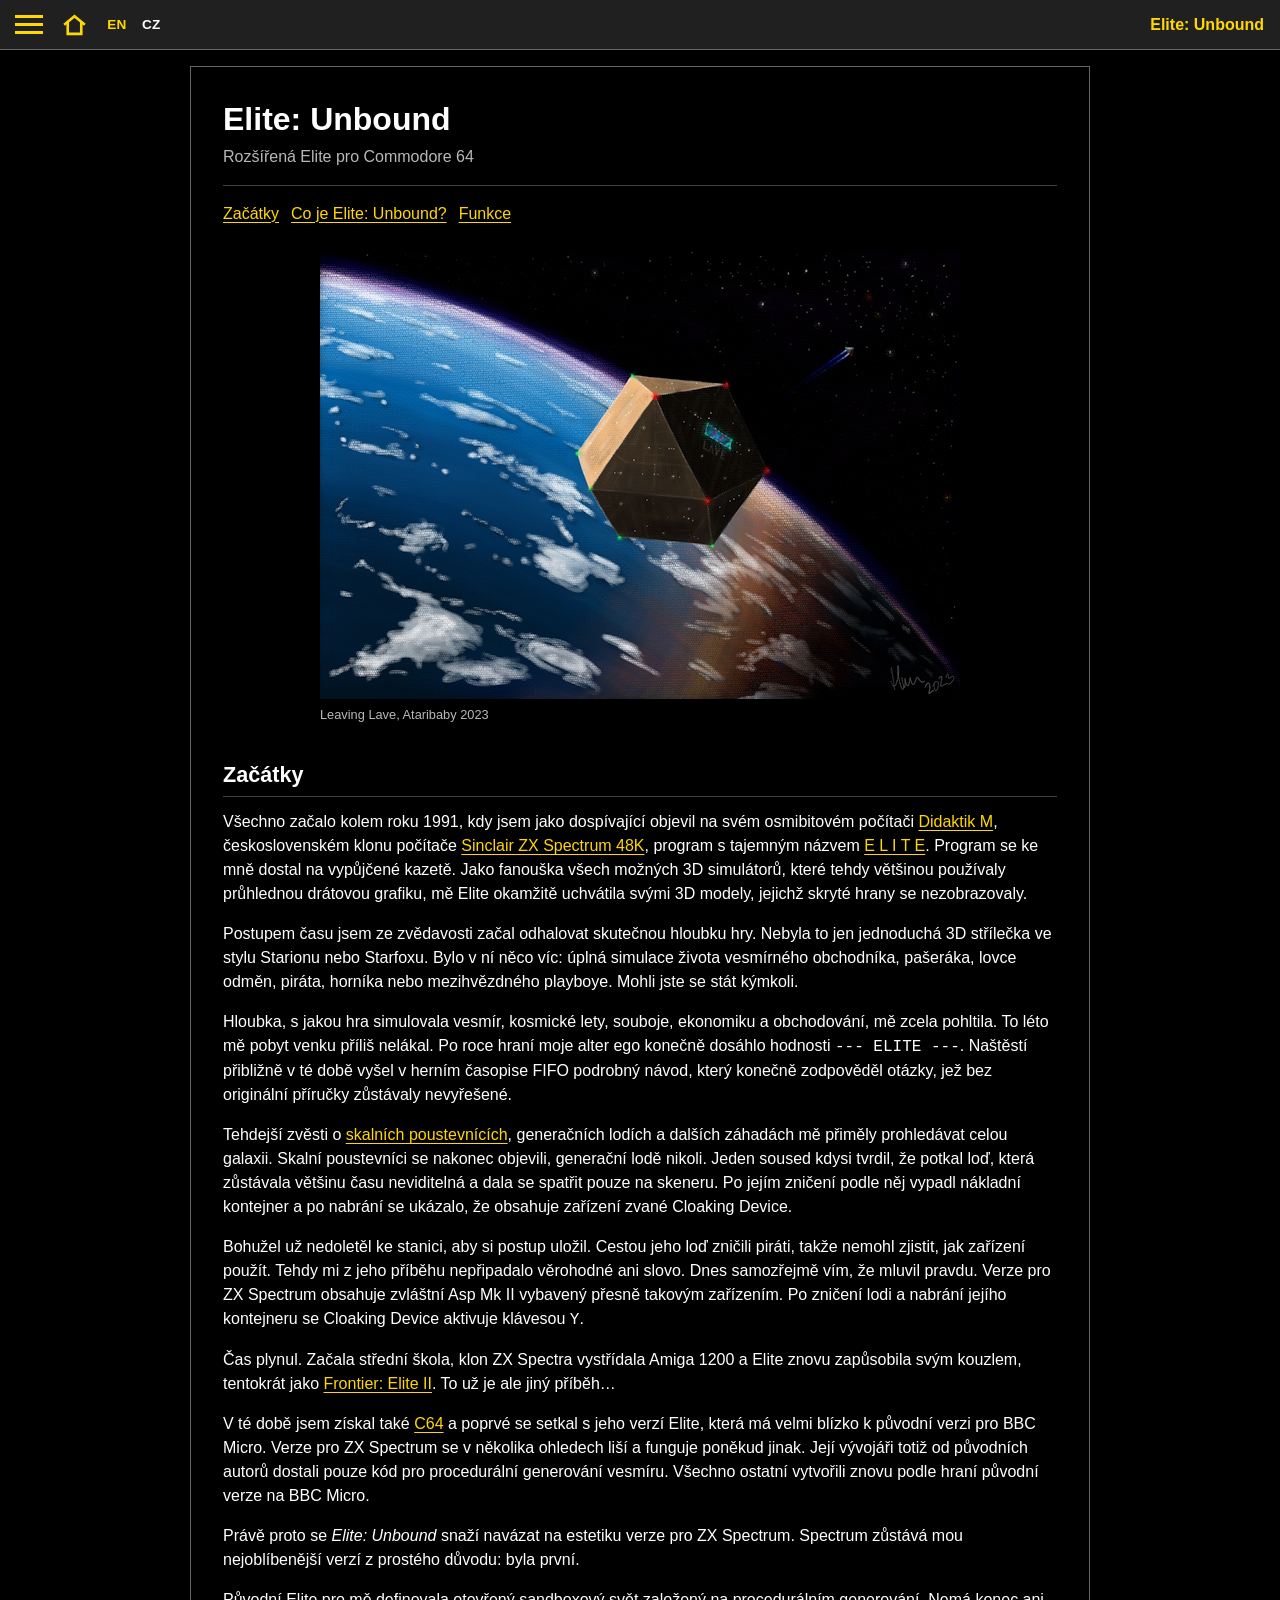
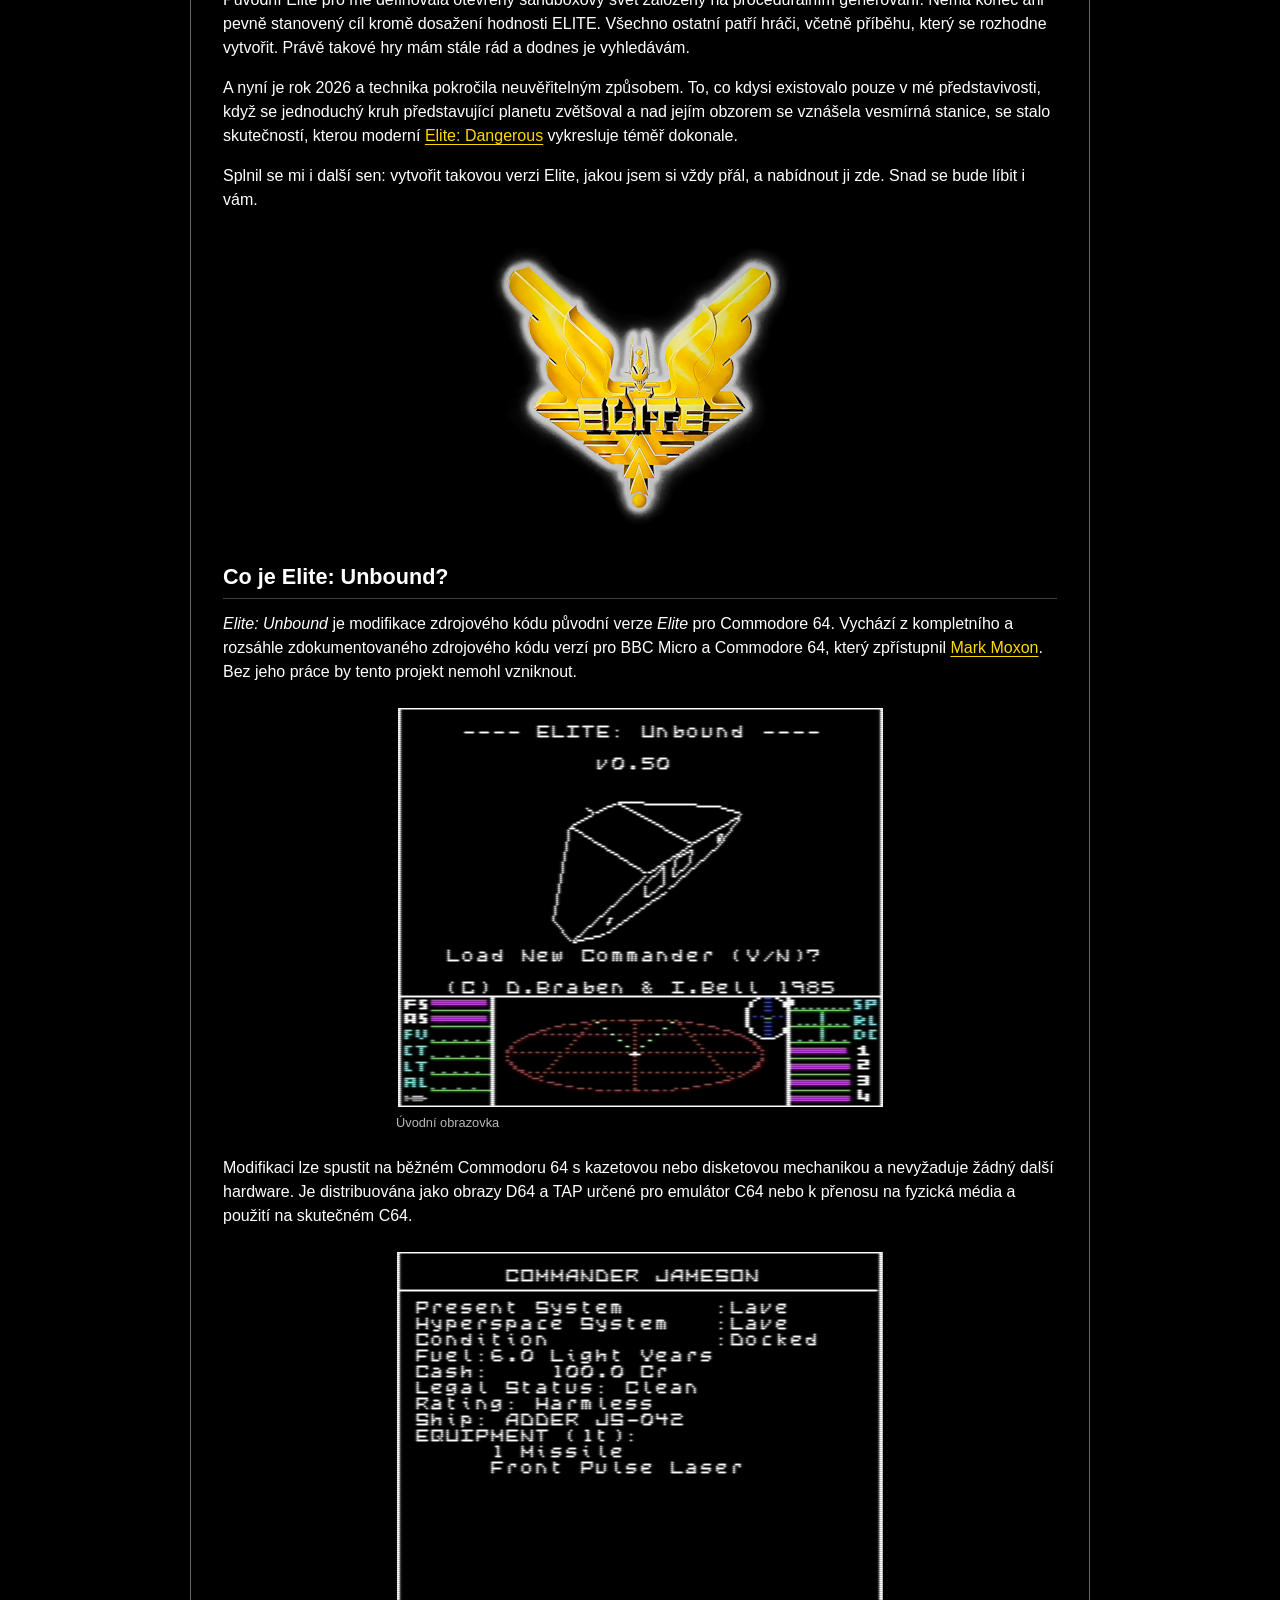
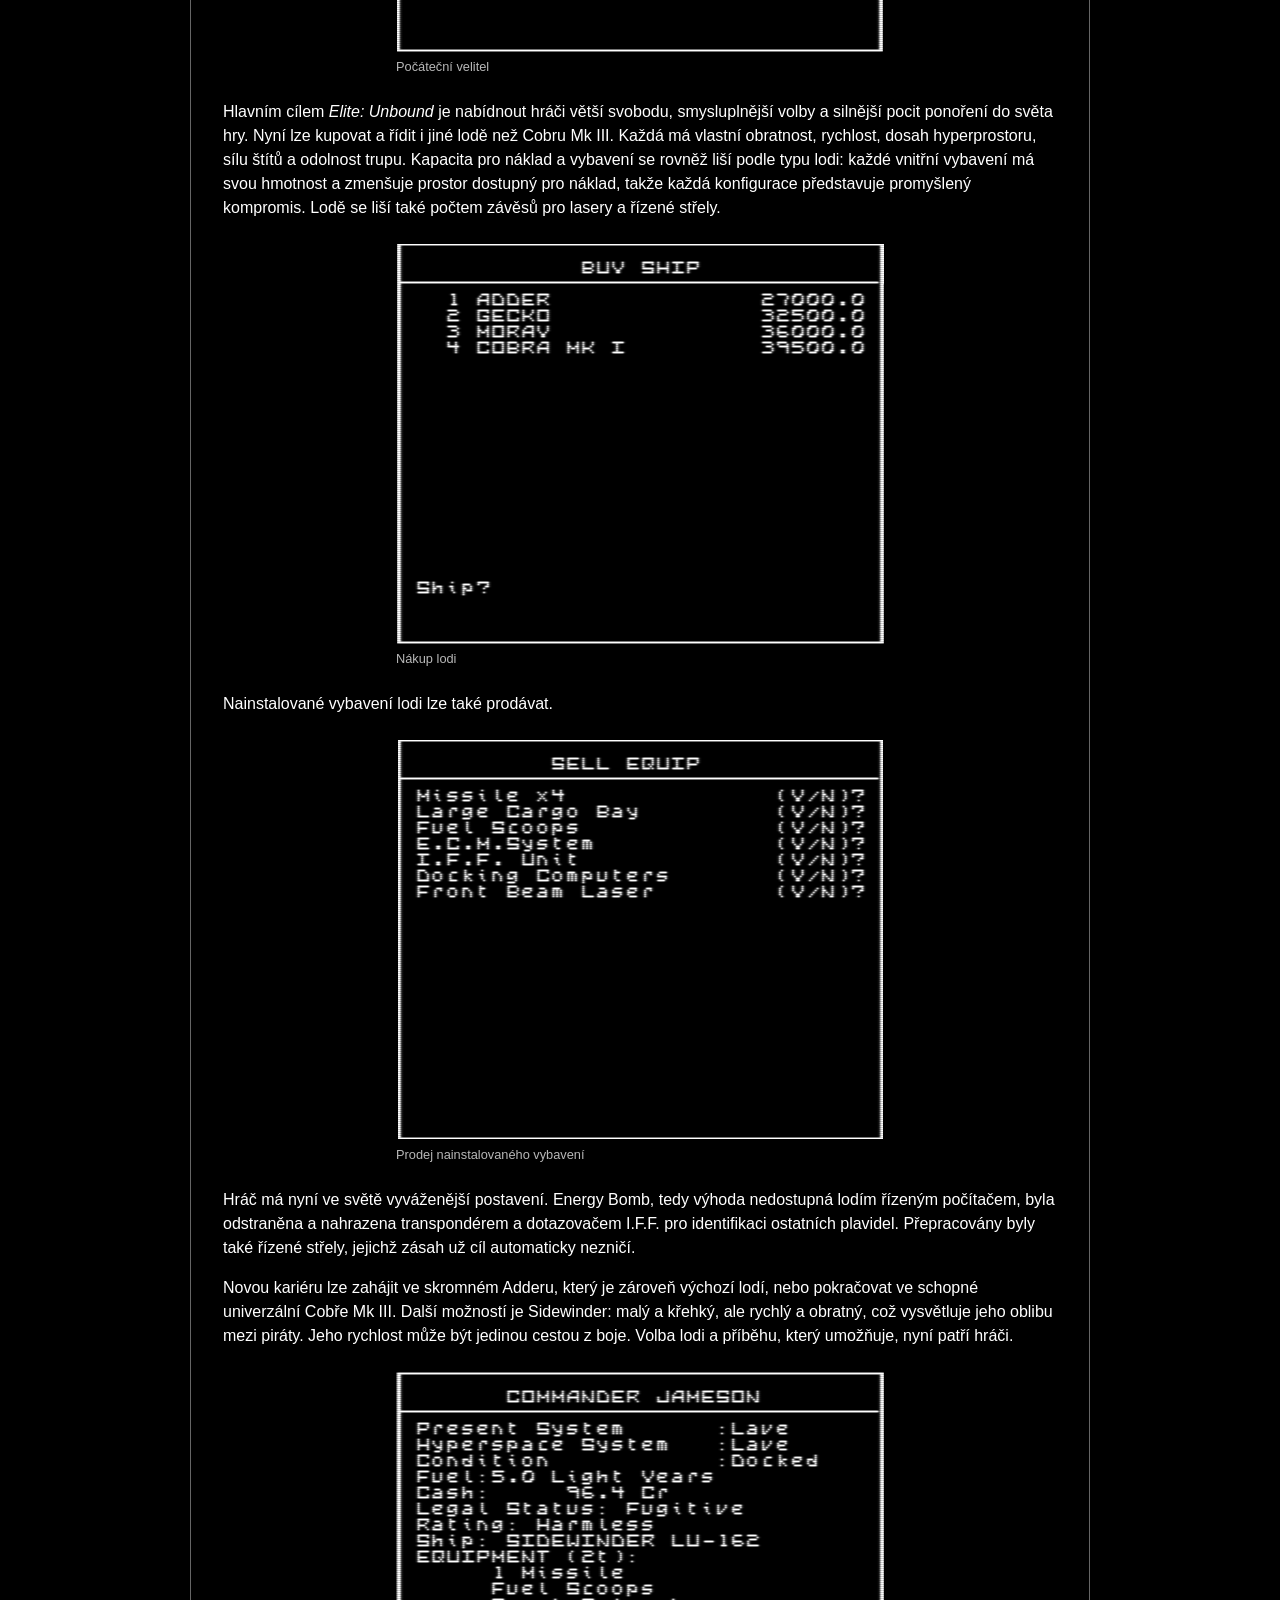
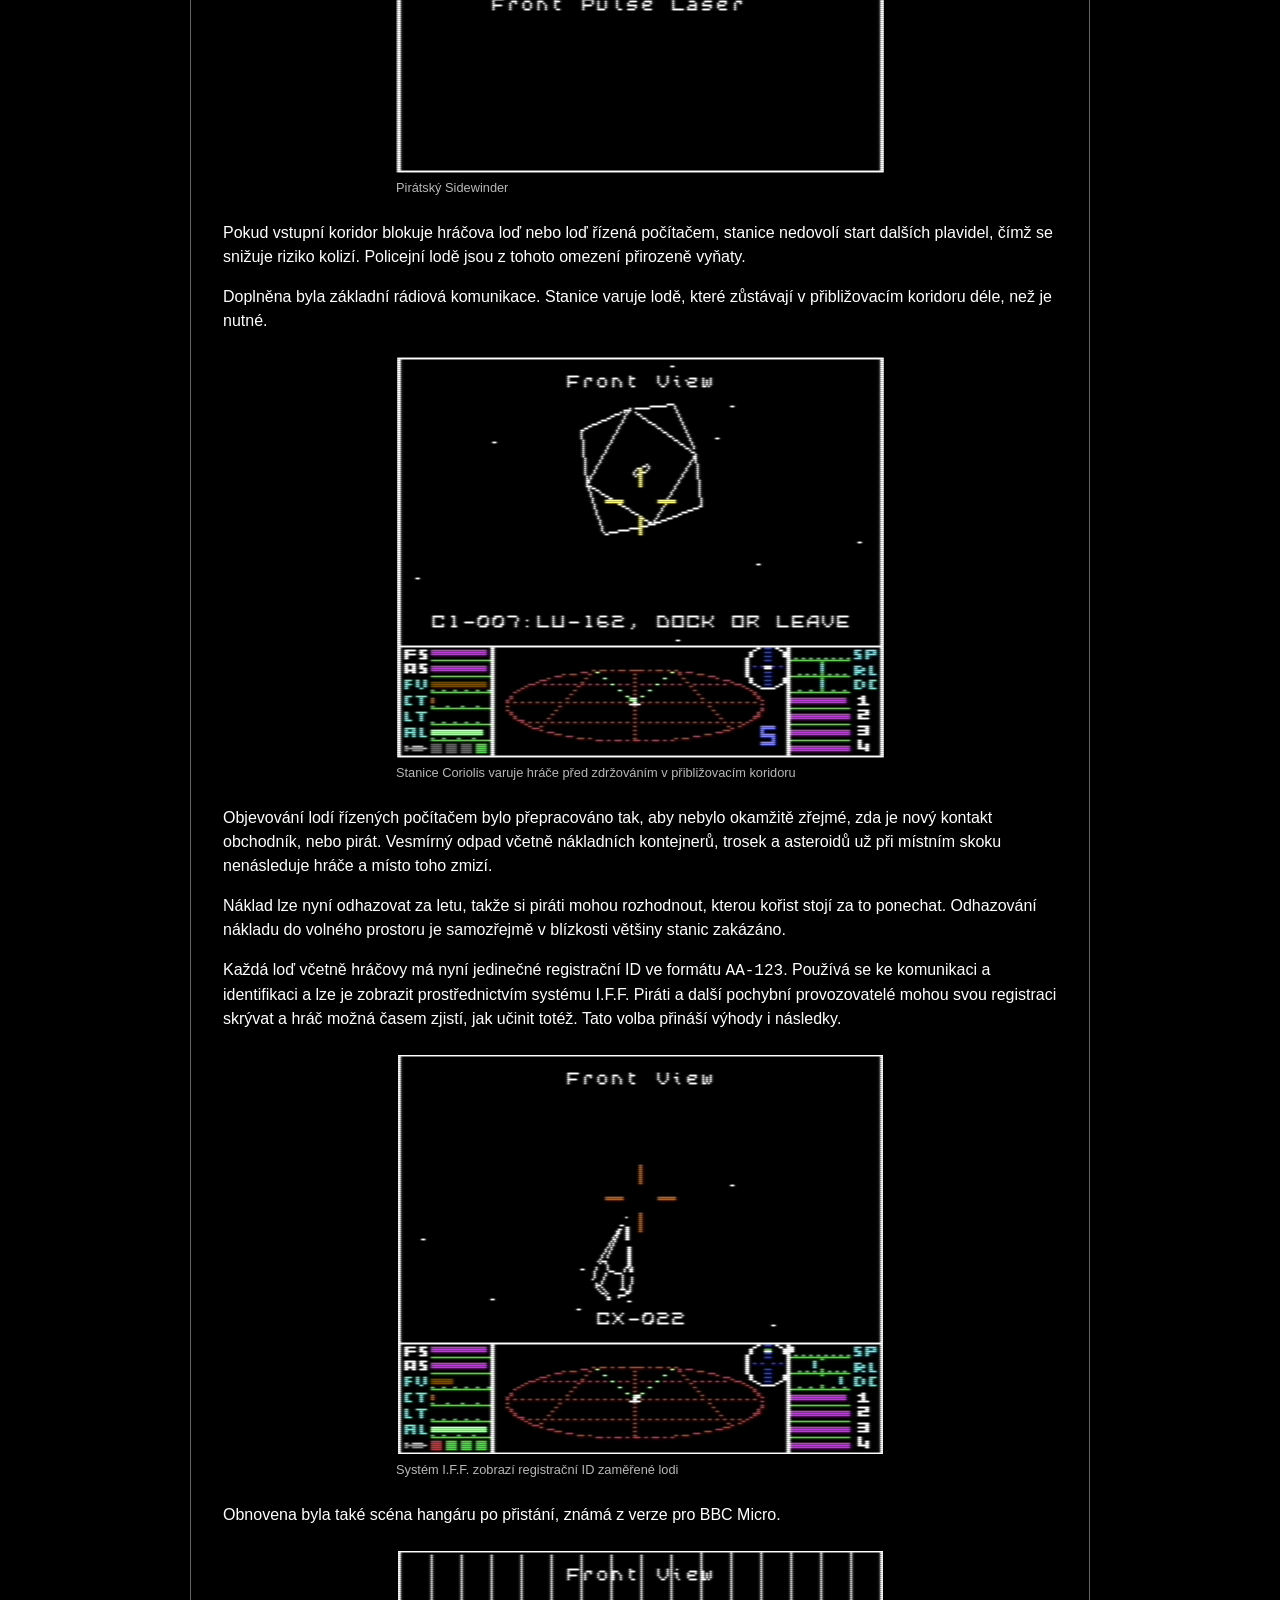
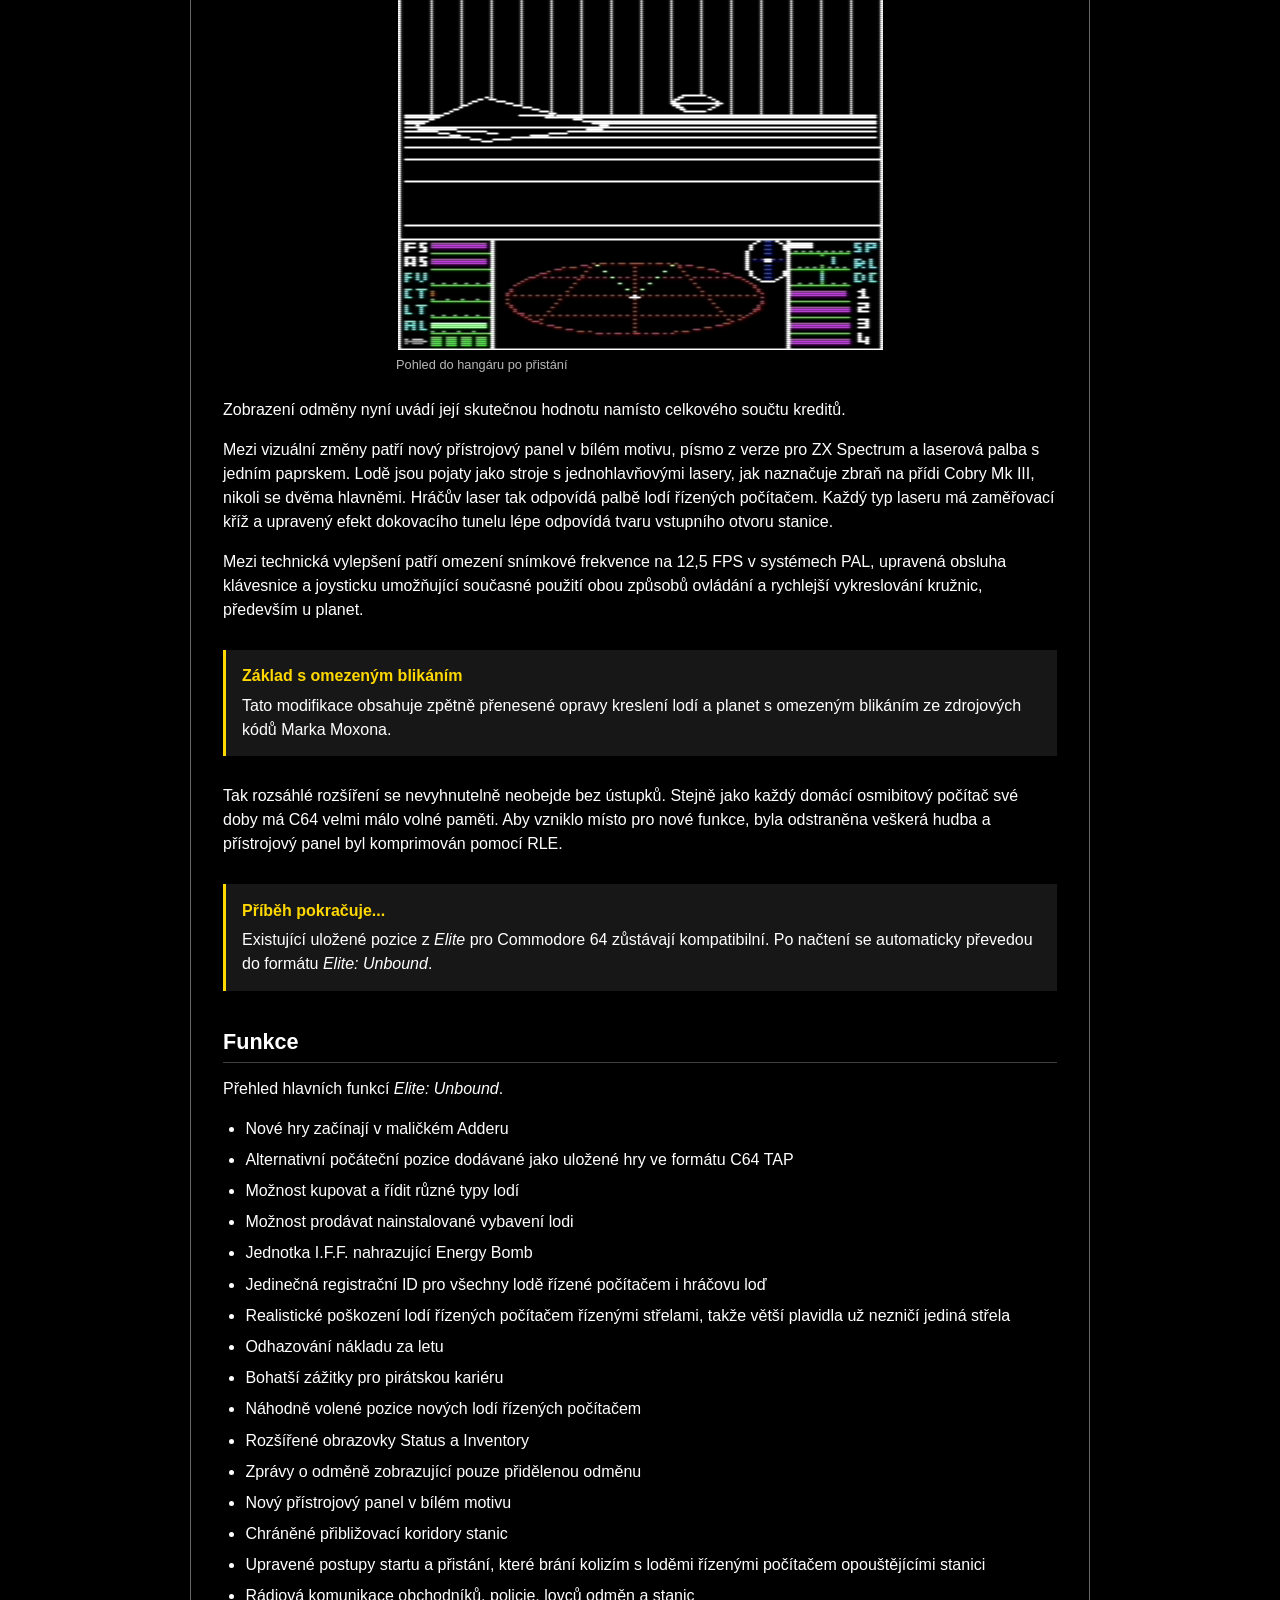
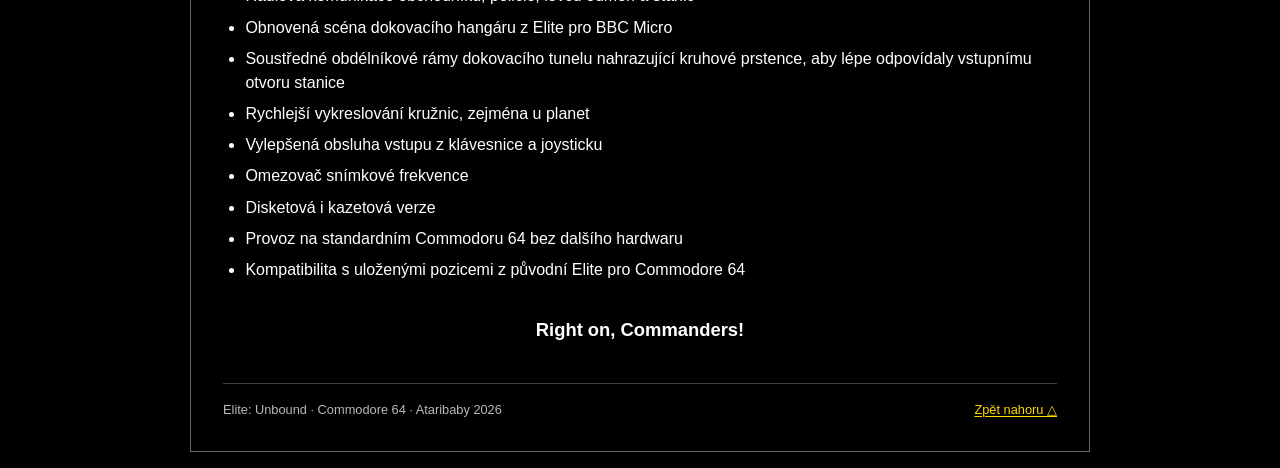
==== commit a9f1b70f: "dev" ====
--- a/docs/cs/index.html
+++ b/docs/cs/index.html
@@ -208,7 +208,7 @@
             <li>Nový přístrojový panel v bílém motivu</li>
             <li>Chráněné přibližovací koridory stanic</li>
             <li>Upravené postupy startu a přistání, které brání kolizím s loděmi řízenými počítačem opouštějícími stanici</li>
-            <li>Základní komunikace stanic, která zatím zahrnuje varování před zdržováním a jeden další zvláštní případ</li>
+            <li>Rádiová komunikace obchodníků, policie, lovců odměn a stanic</li>
             <li>Obnovená scéna dokovacího hangáru z Elite pro BBC Micro</li>
             <li>Soustředné obdélníkové rámy dokovacího tunelu nahrazující kruhové prstence, aby lépe odpovídaly vstupnímu otvoru stanice</li>
             <li>Rychlejší vykreslování kružnic, zejména u planet</li>
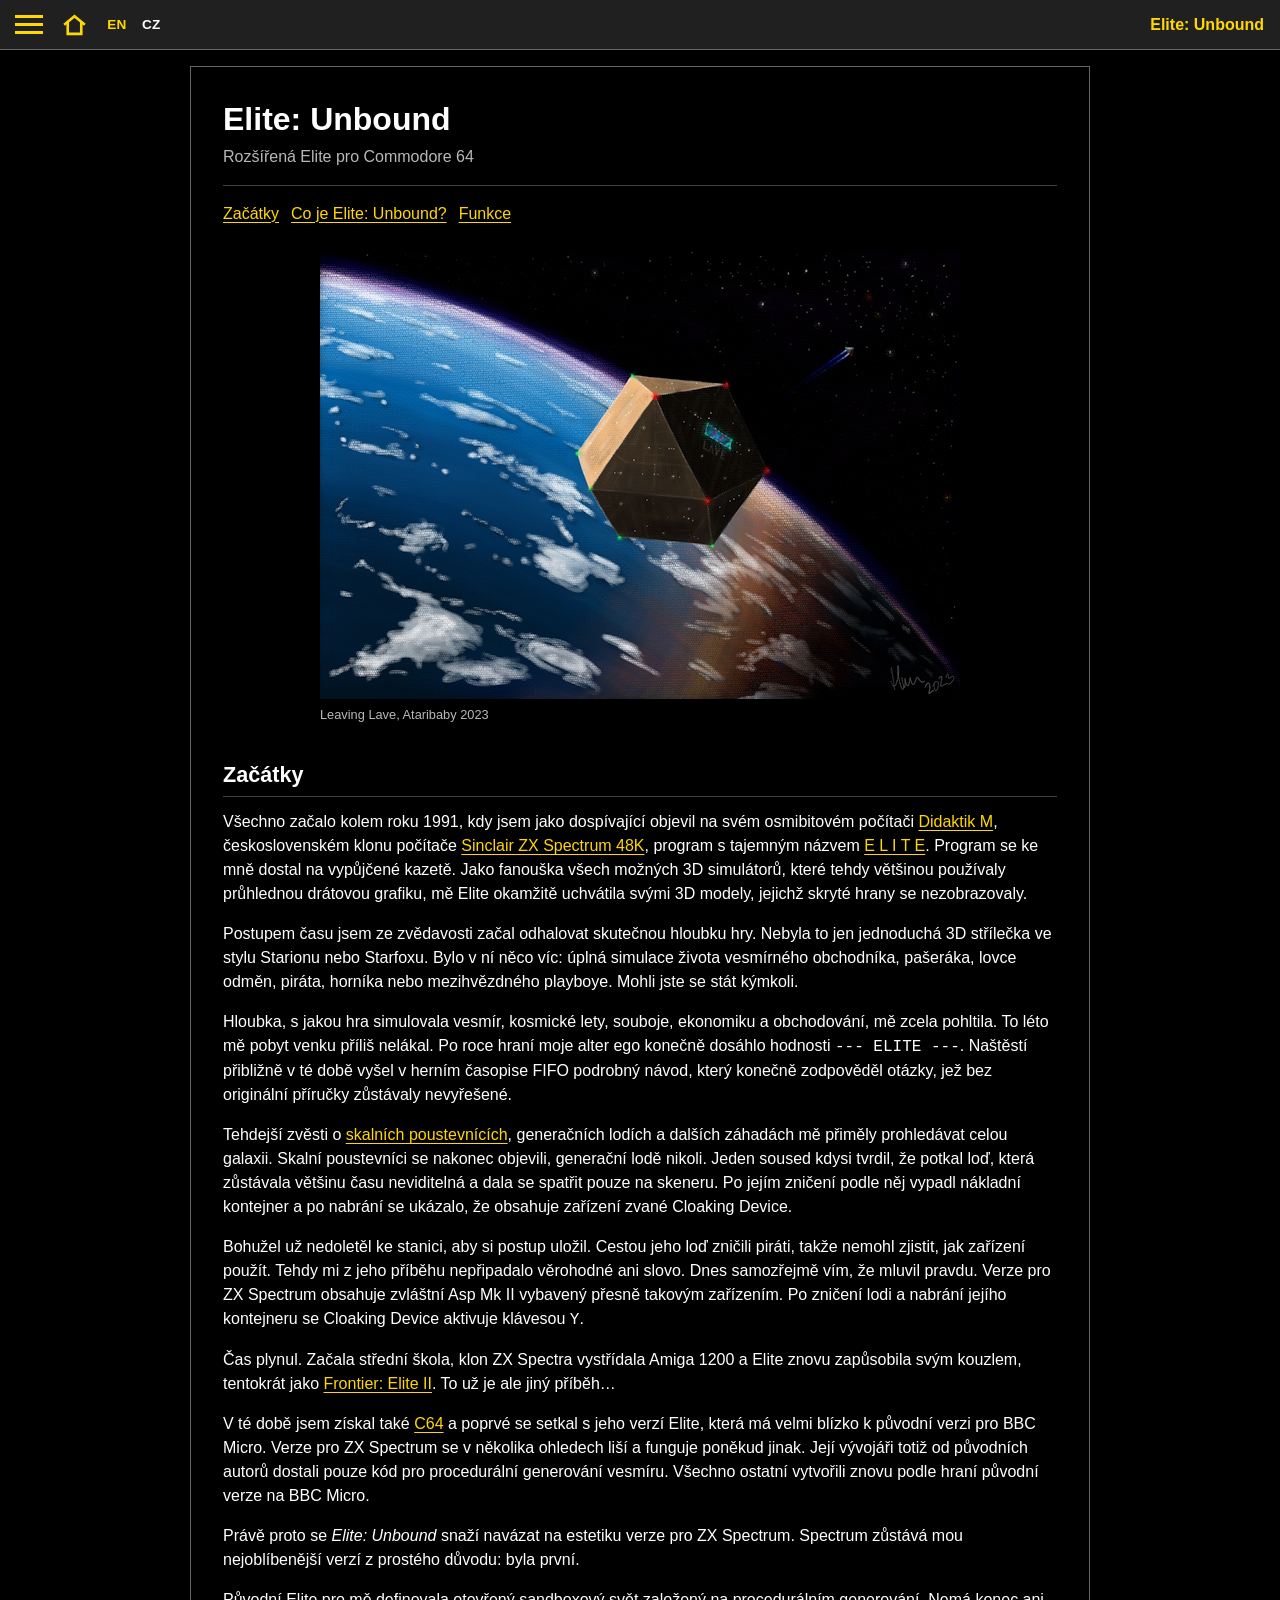
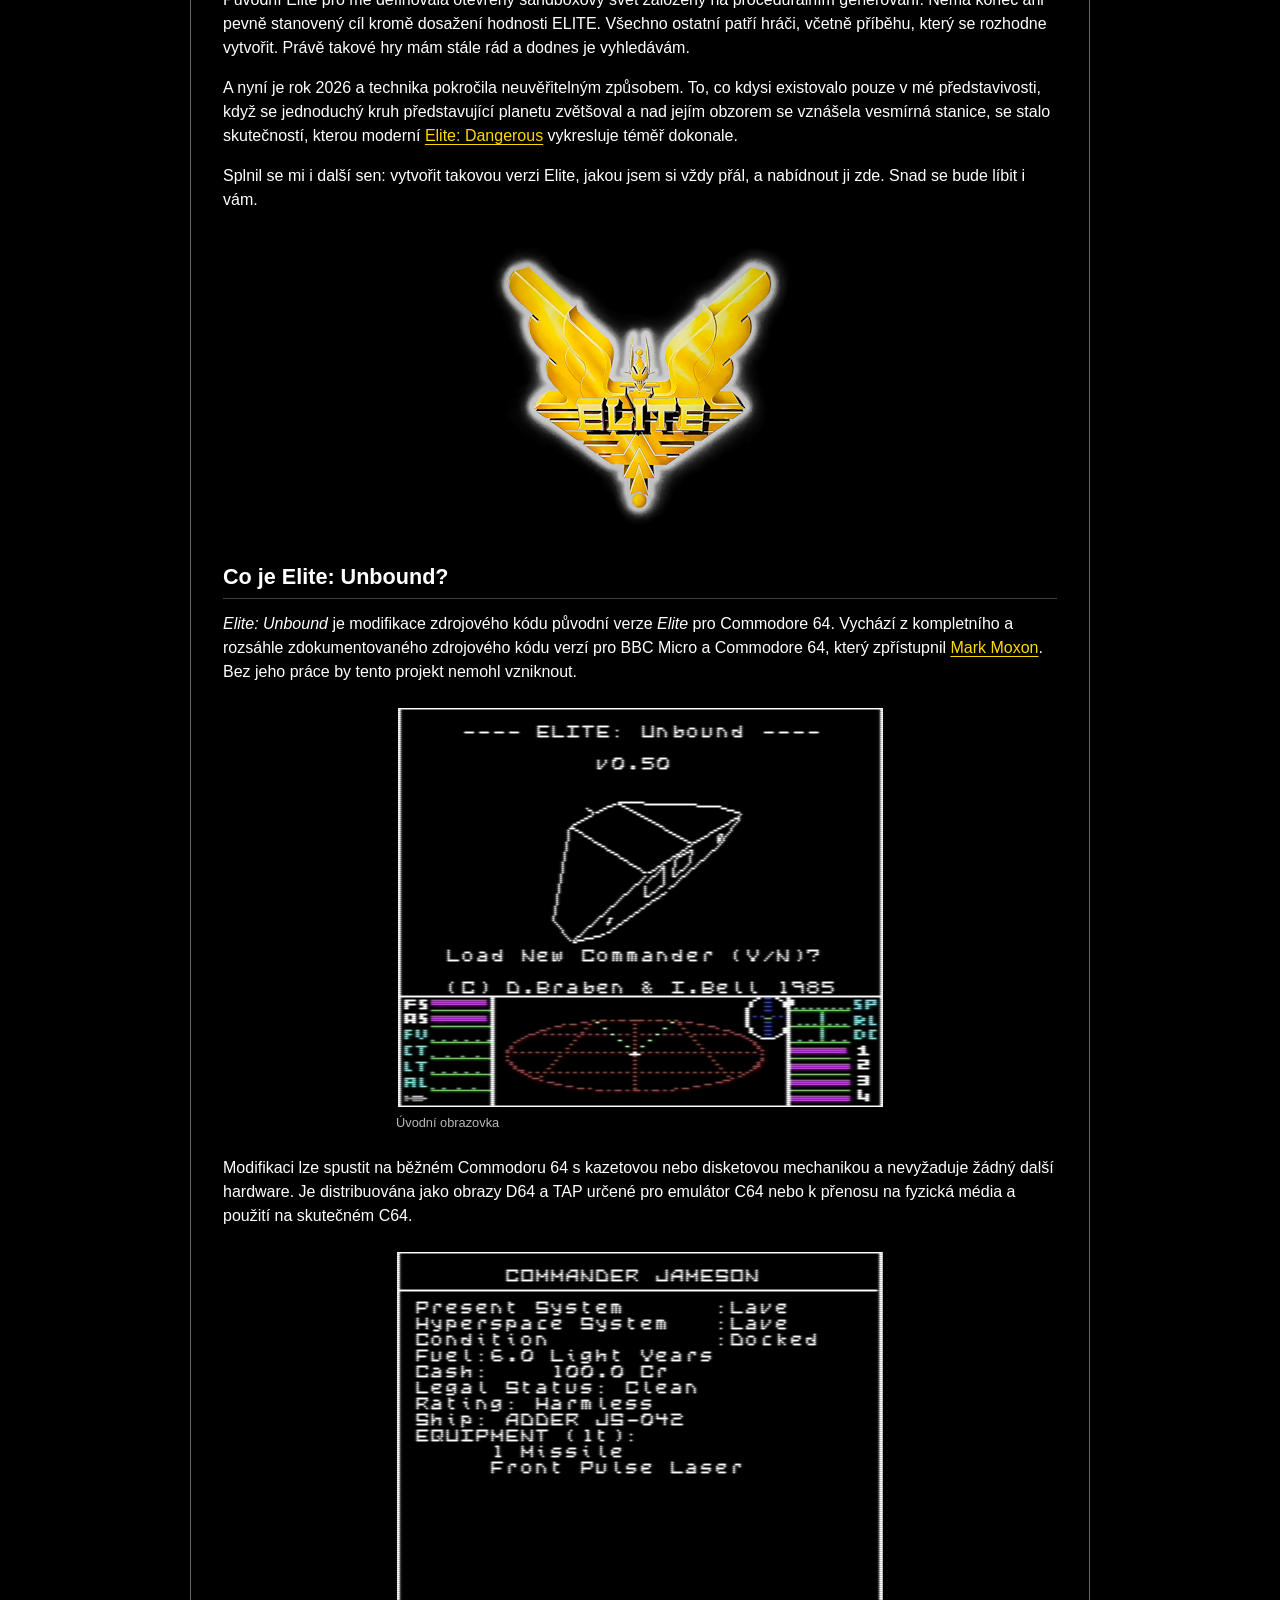
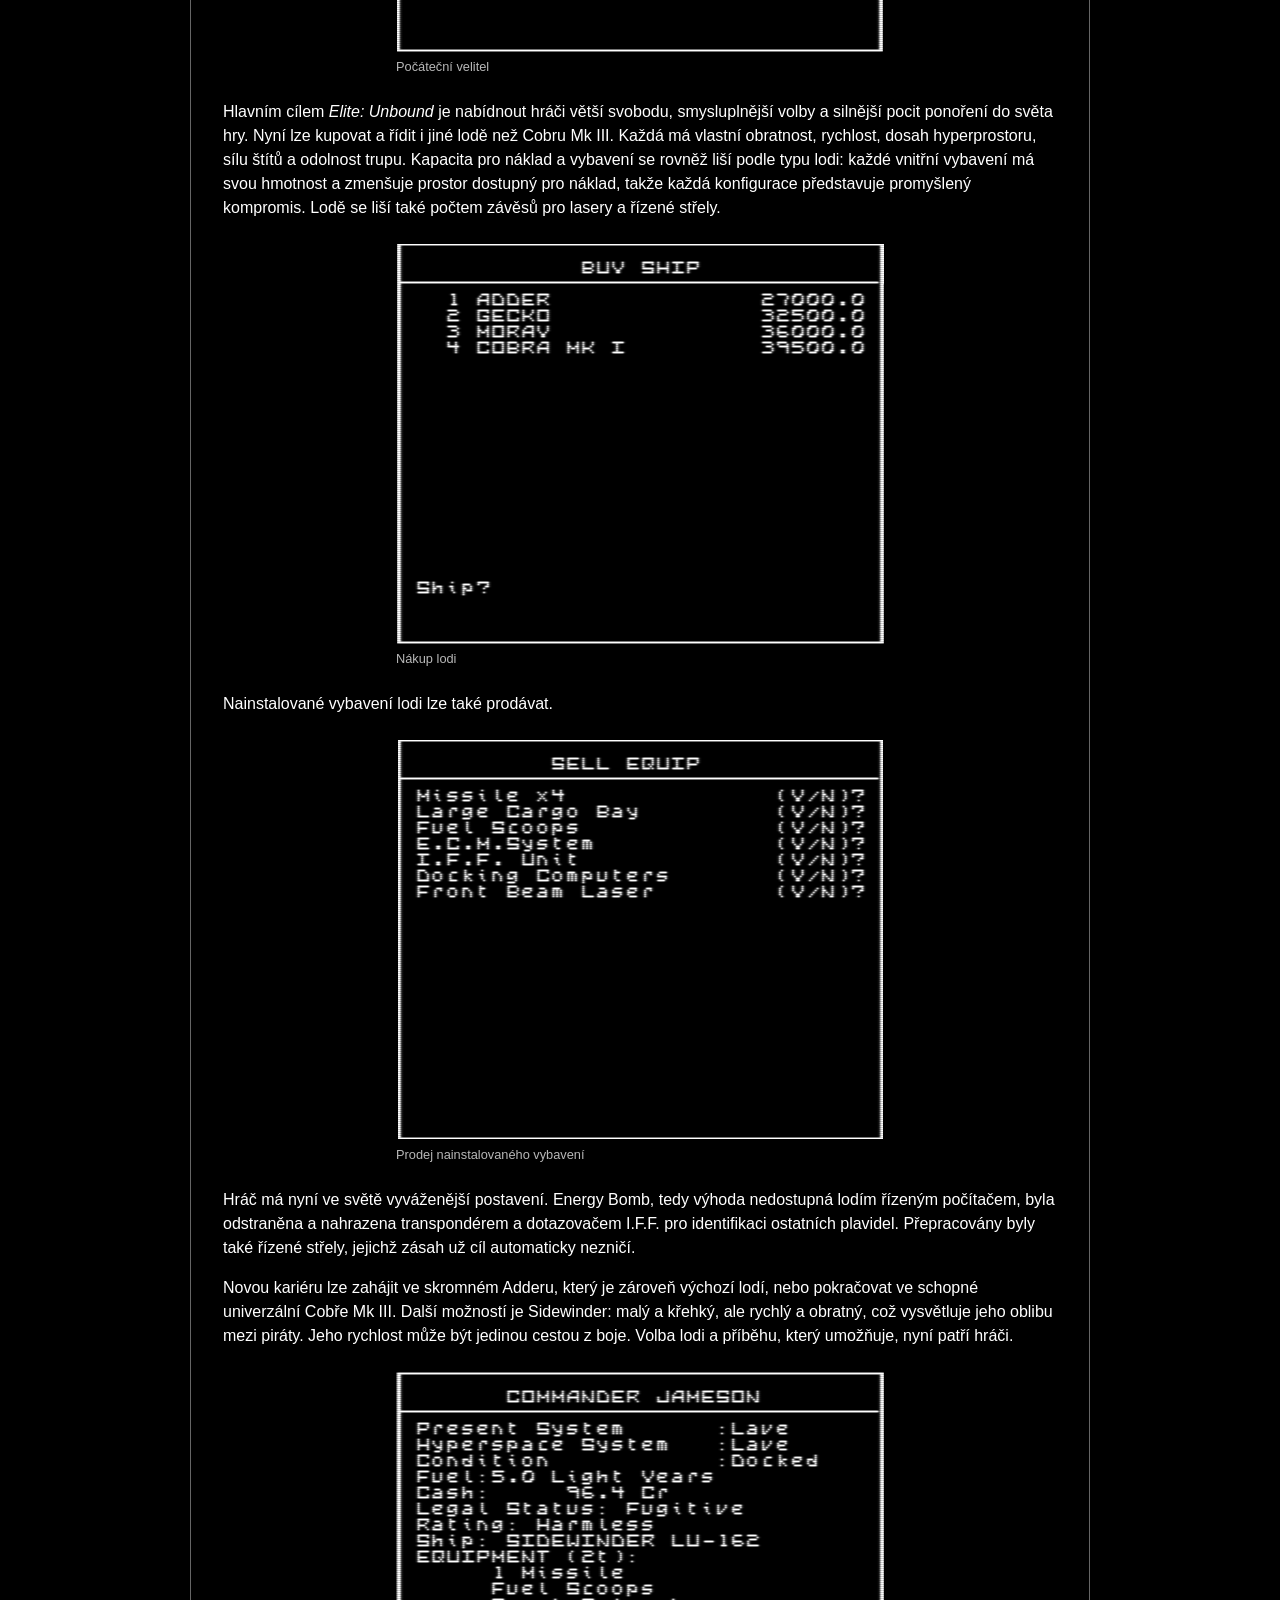
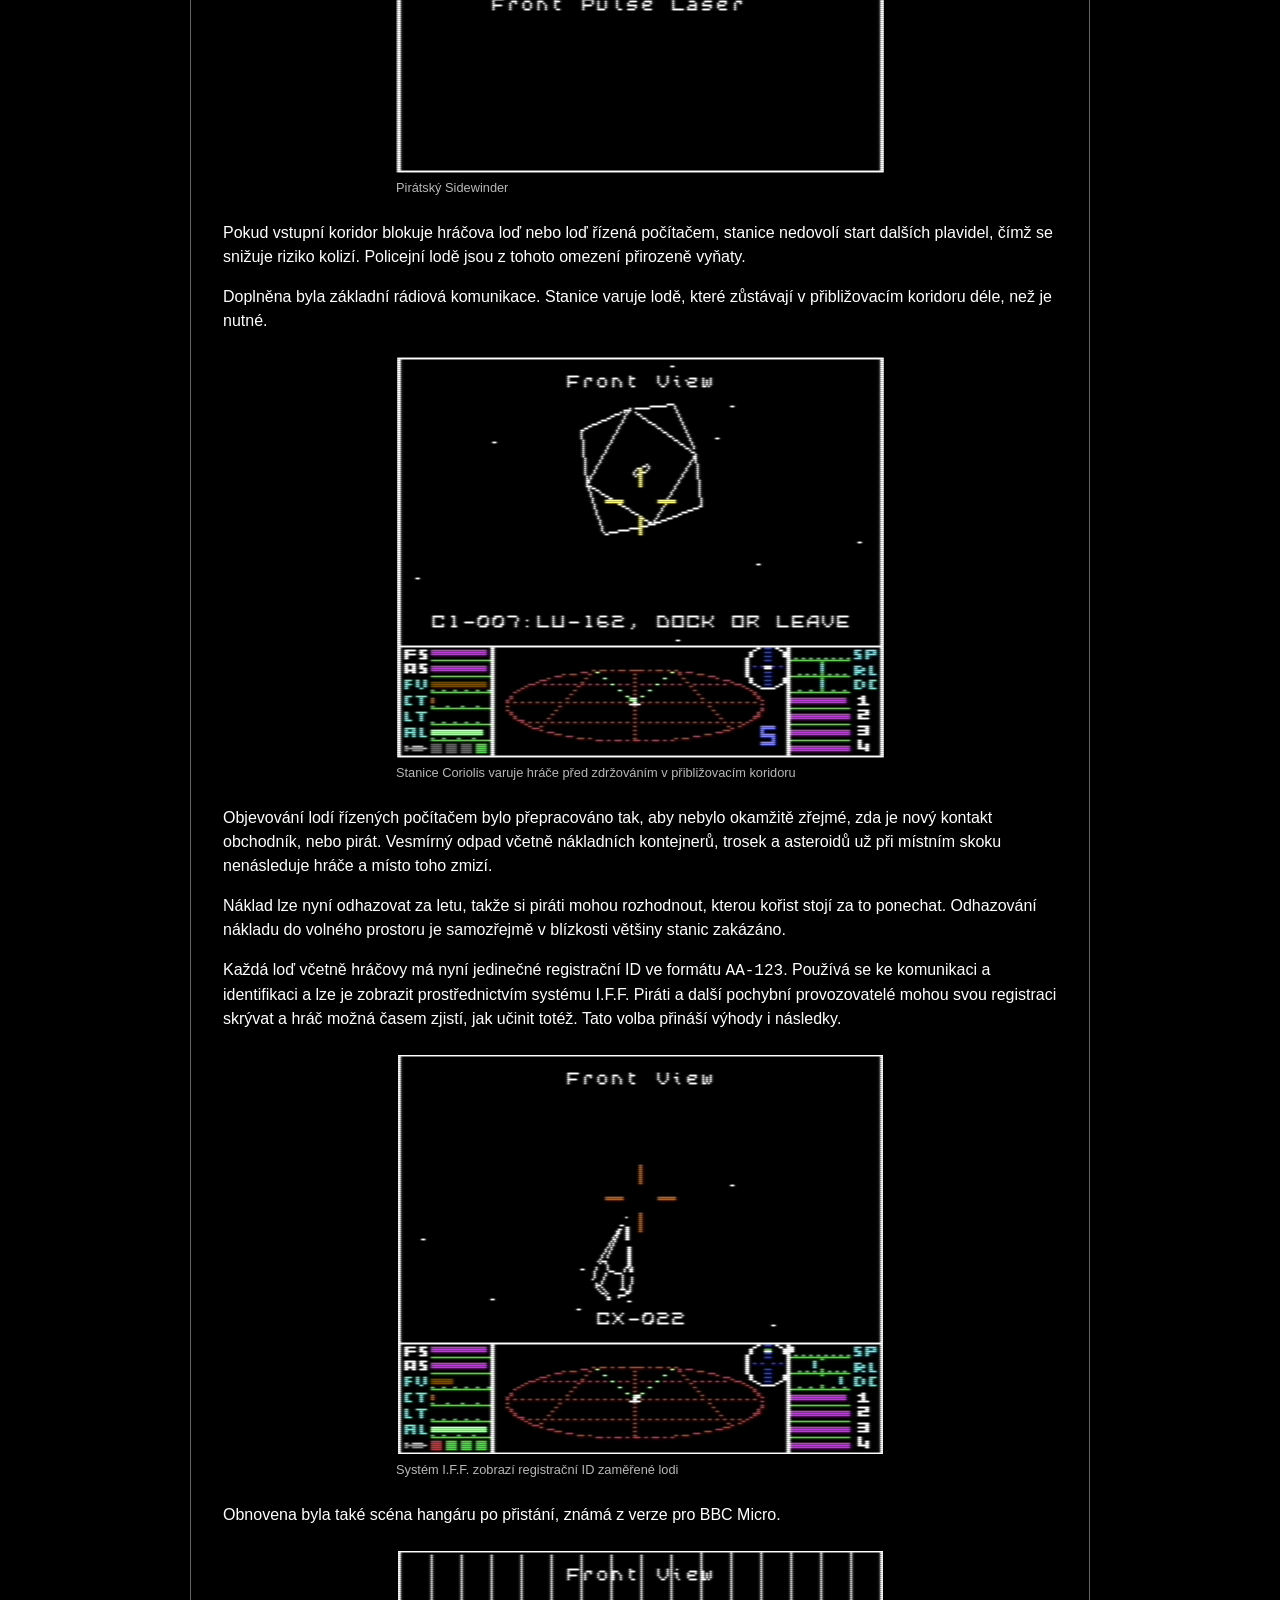
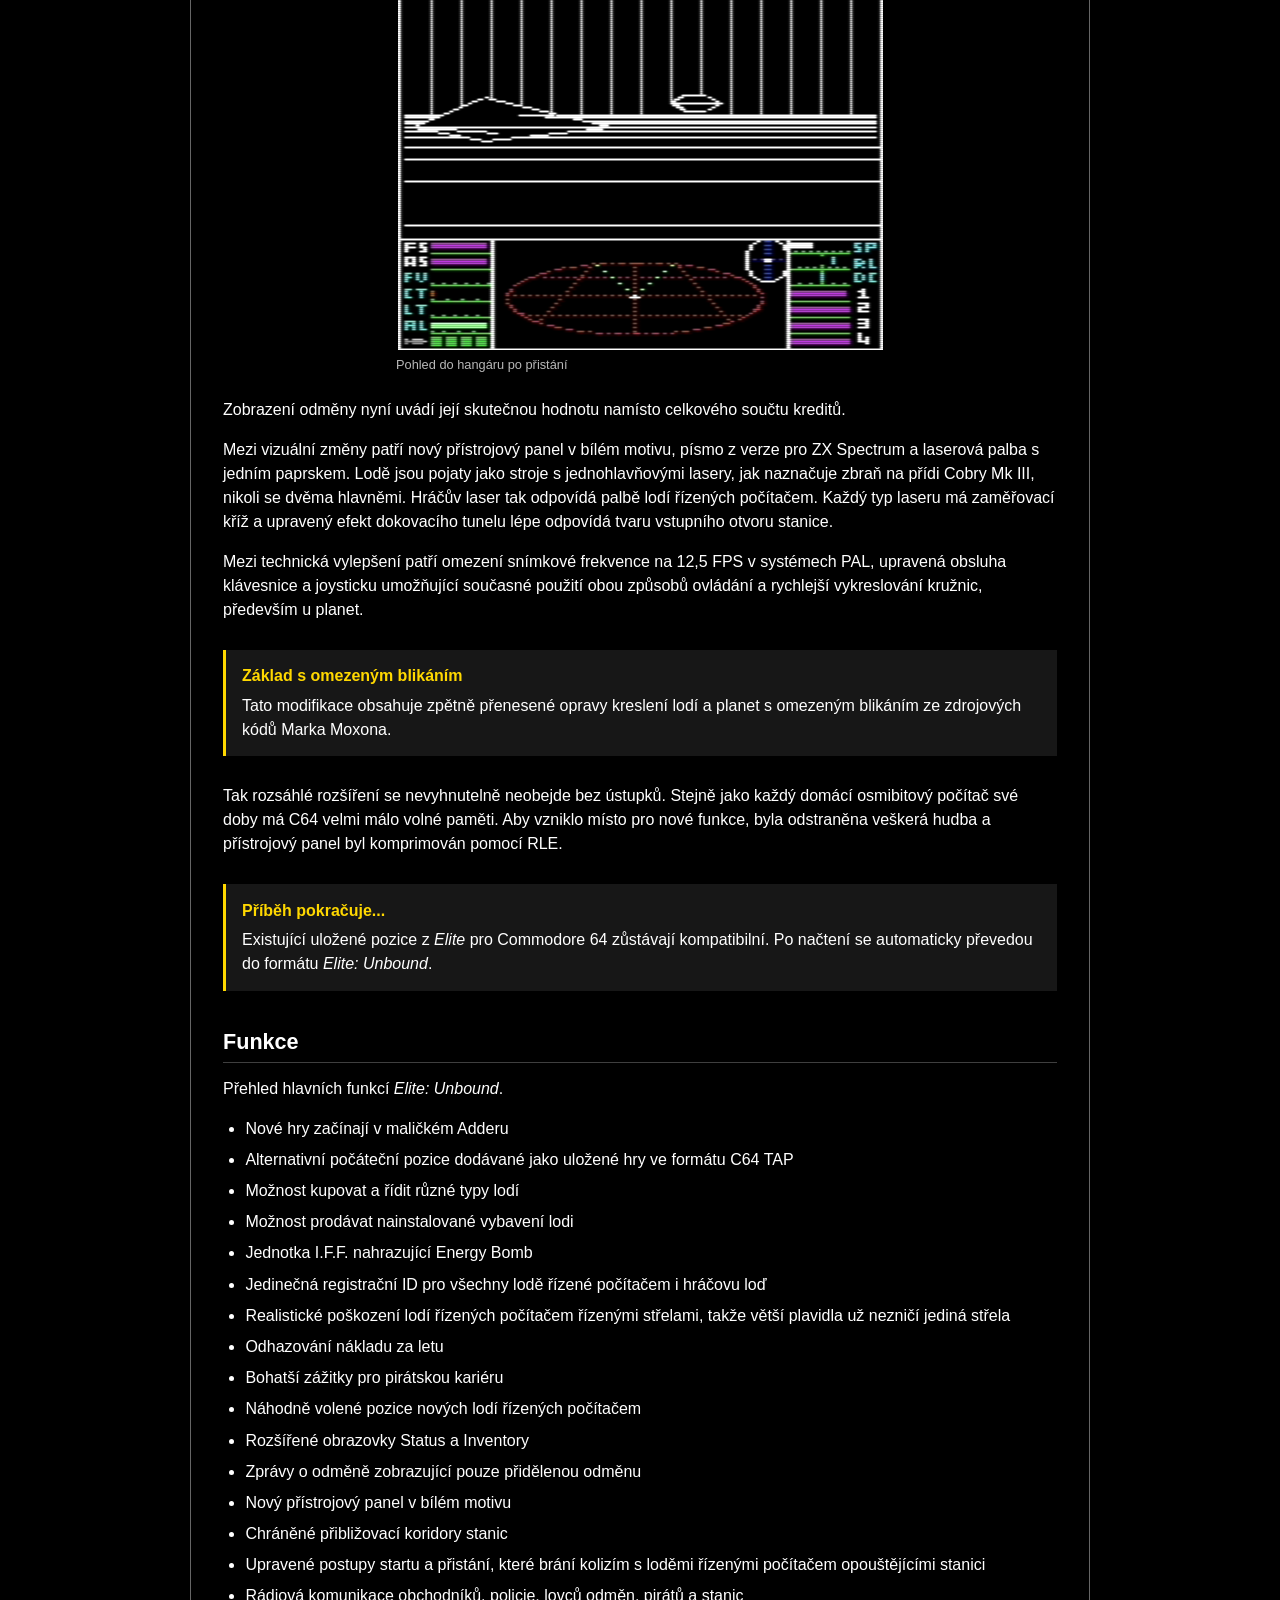
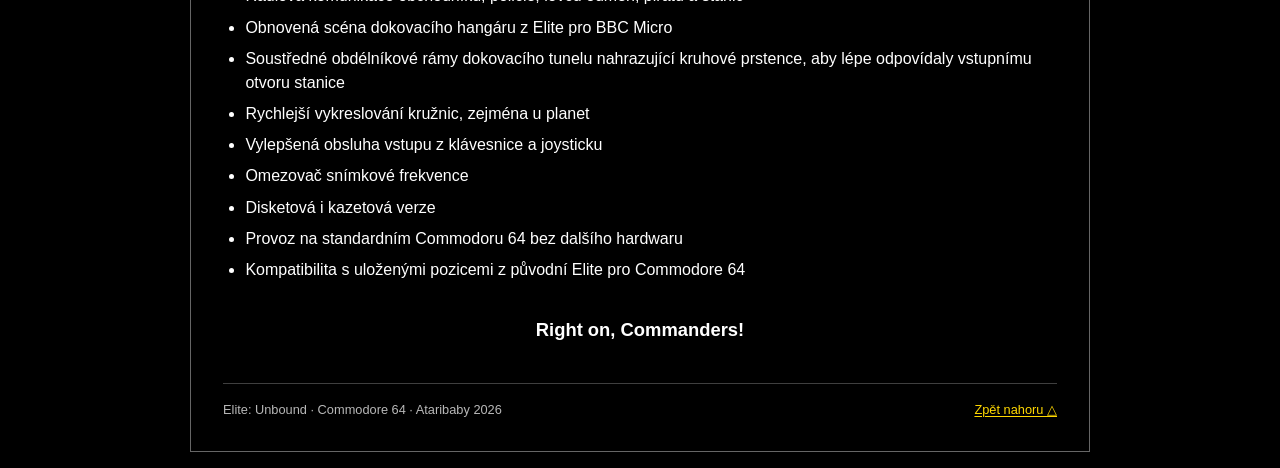
==== commit fd5c07bf: "dev" ====
--- a/docs/cs/index.html
+++ b/docs/cs/index.html
@@ -208,7 +208,7 @@
             <li>Nový přístrojový panel v bílém motivu</li>
             <li>Chráněné přibližovací koridory stanic</li>
             <li>Upravené postupy startu a přistání, které brání kolizím s loděmi řízenými počítačem opouštějícími stanici</li>
-            <li>Rádiová komunikace obchodníků, policie, lovců odměn a stanic</li>
+            <li>Rádiová komunikace obchodníků, policie, lovců odměn, pirátů a stanic</li>
             <li>Obnovená scéna dokovacího hangáru z Elite pro BBC Micro</li>
             <li>Soustředné obdélníkové rámy dokovacího tunelu nahrazující kruhové prstence, aby lépe odpovídaly vstupnímu otvoru stanice</li>
             <li>Rychlejší vykreslování kružnic, zejména u planet</li>
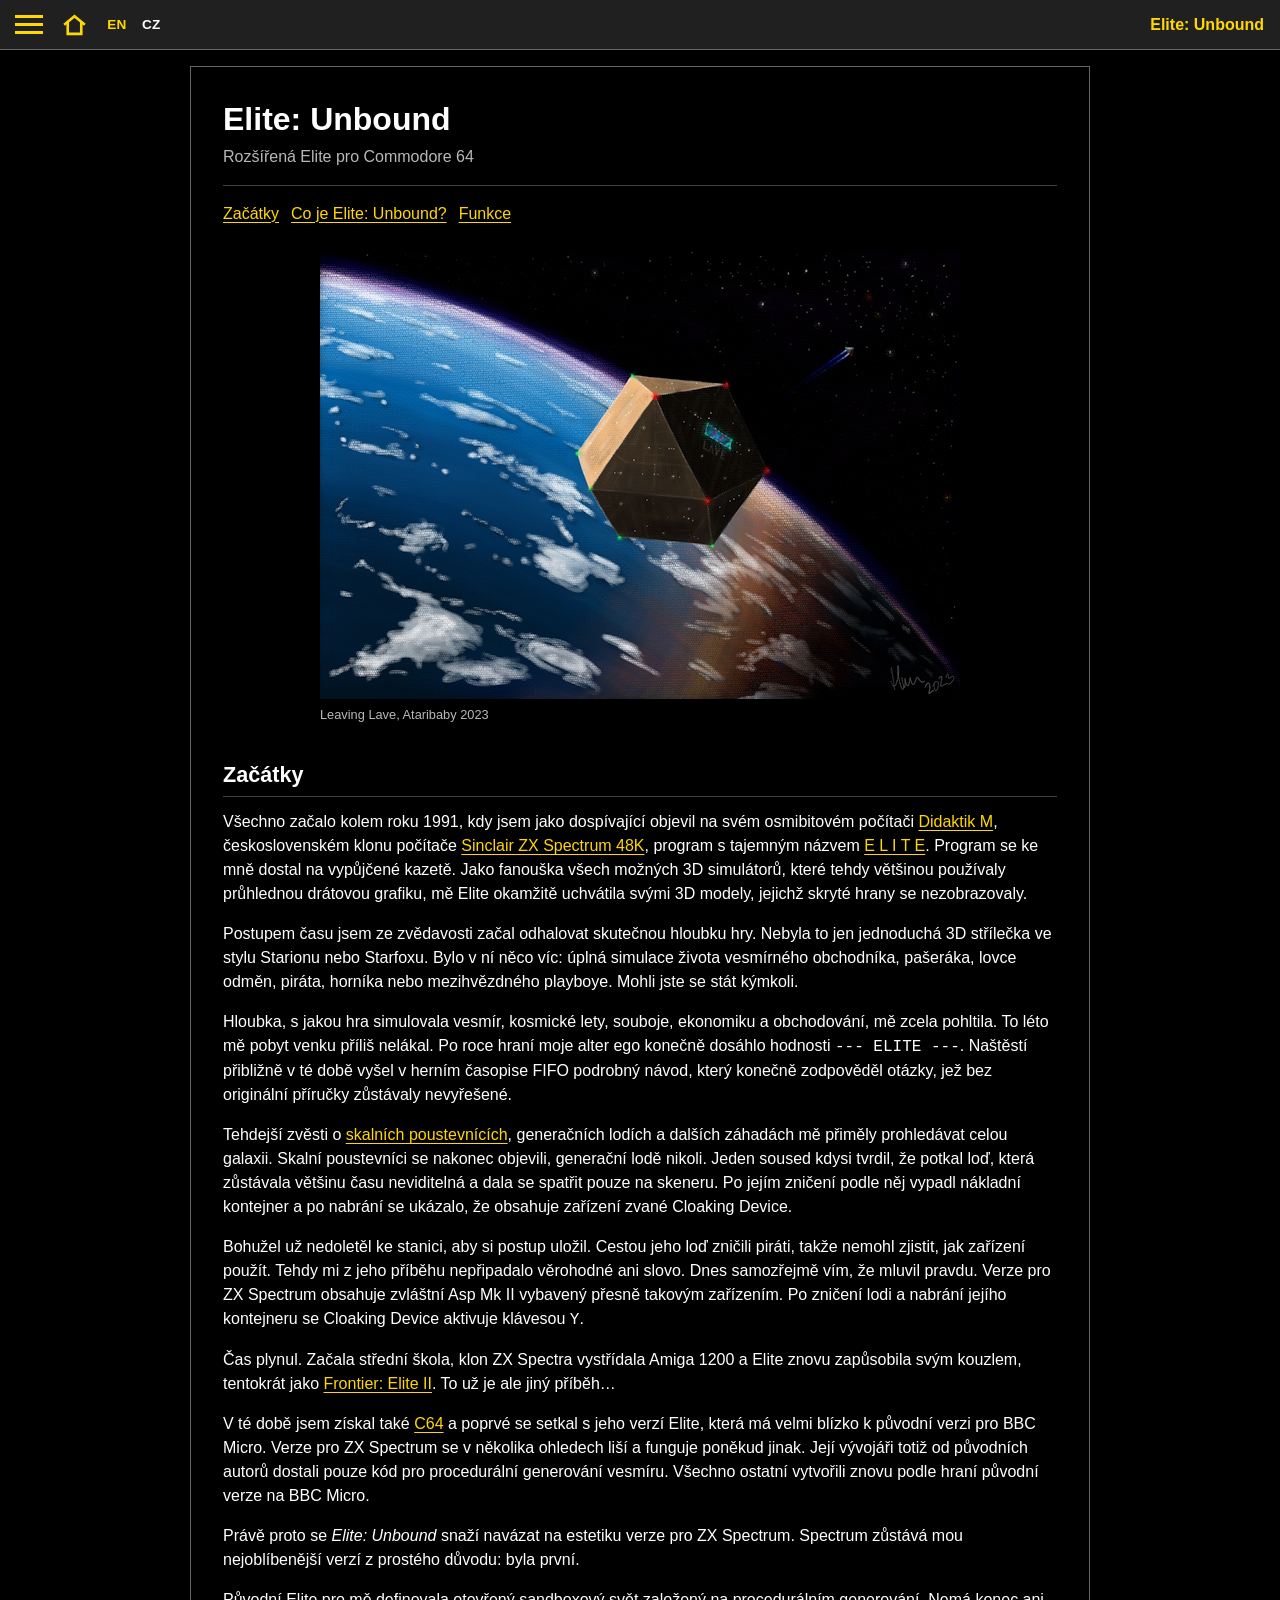
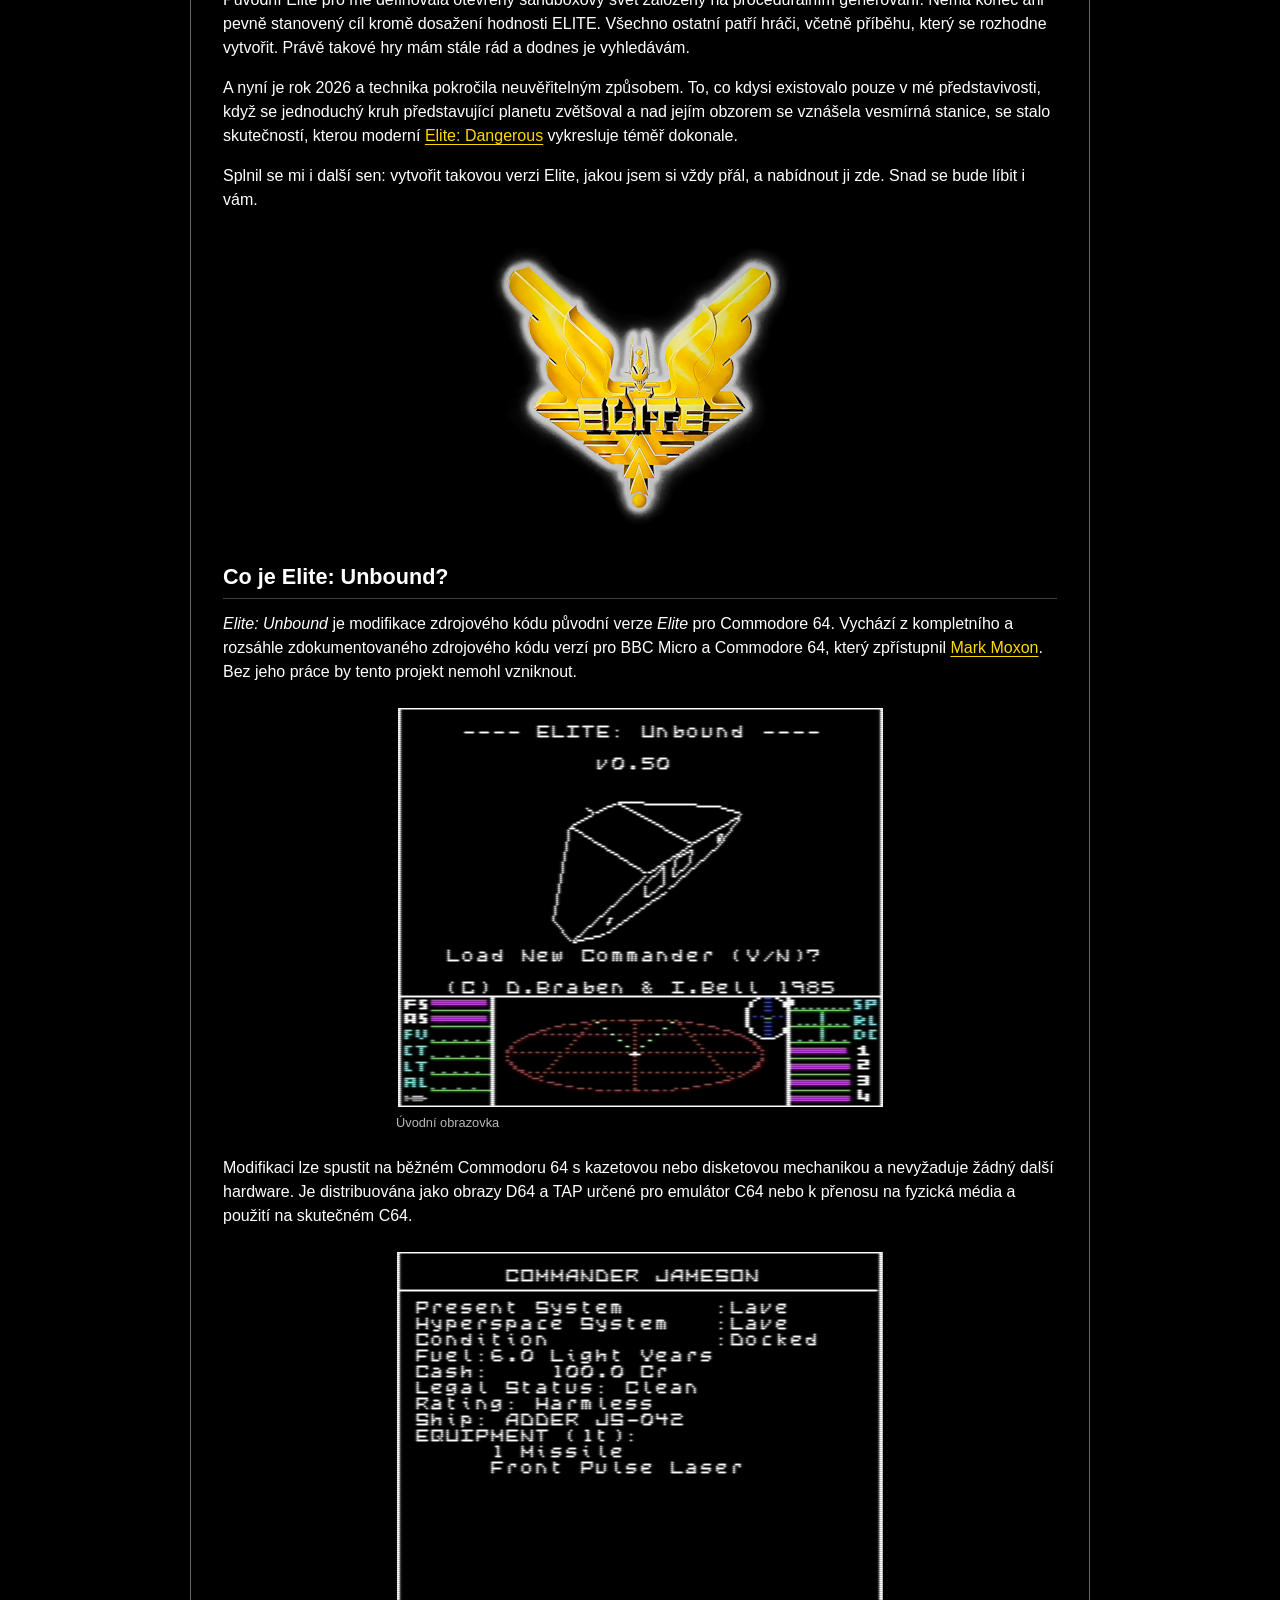
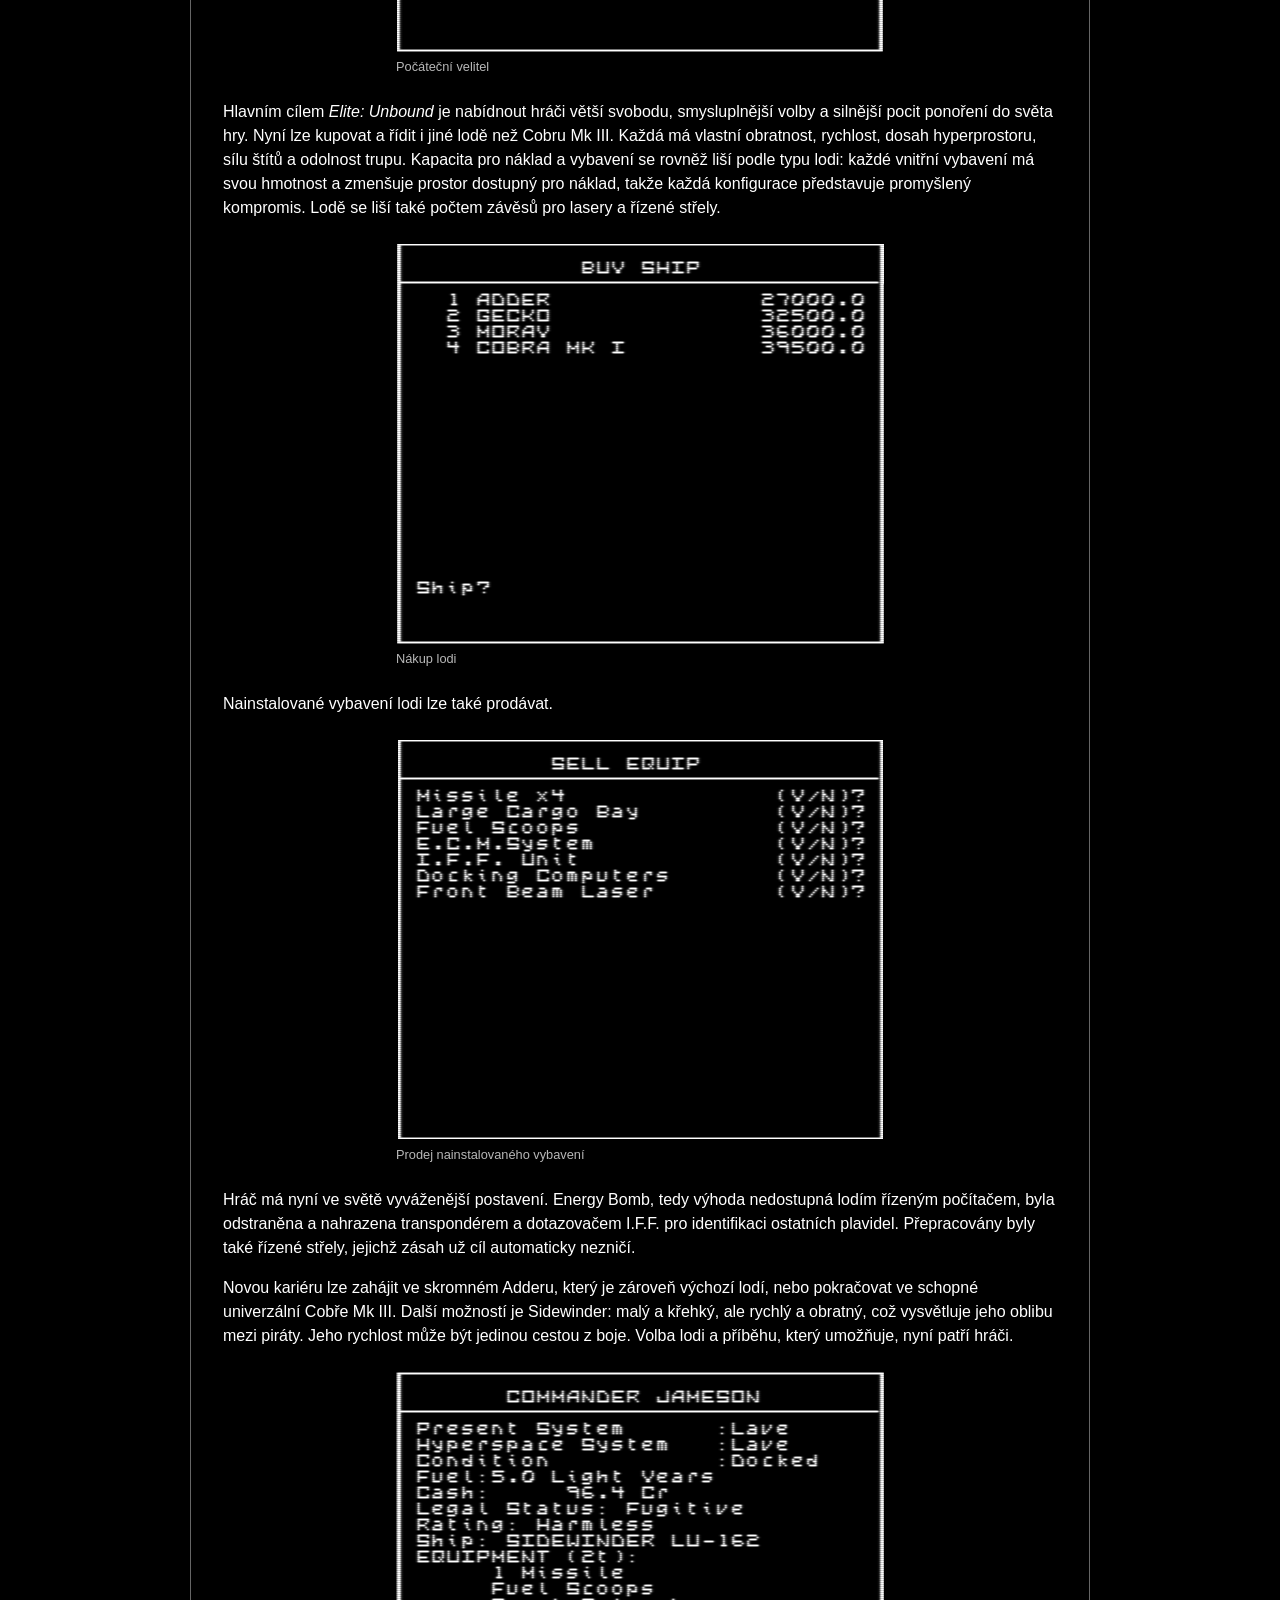
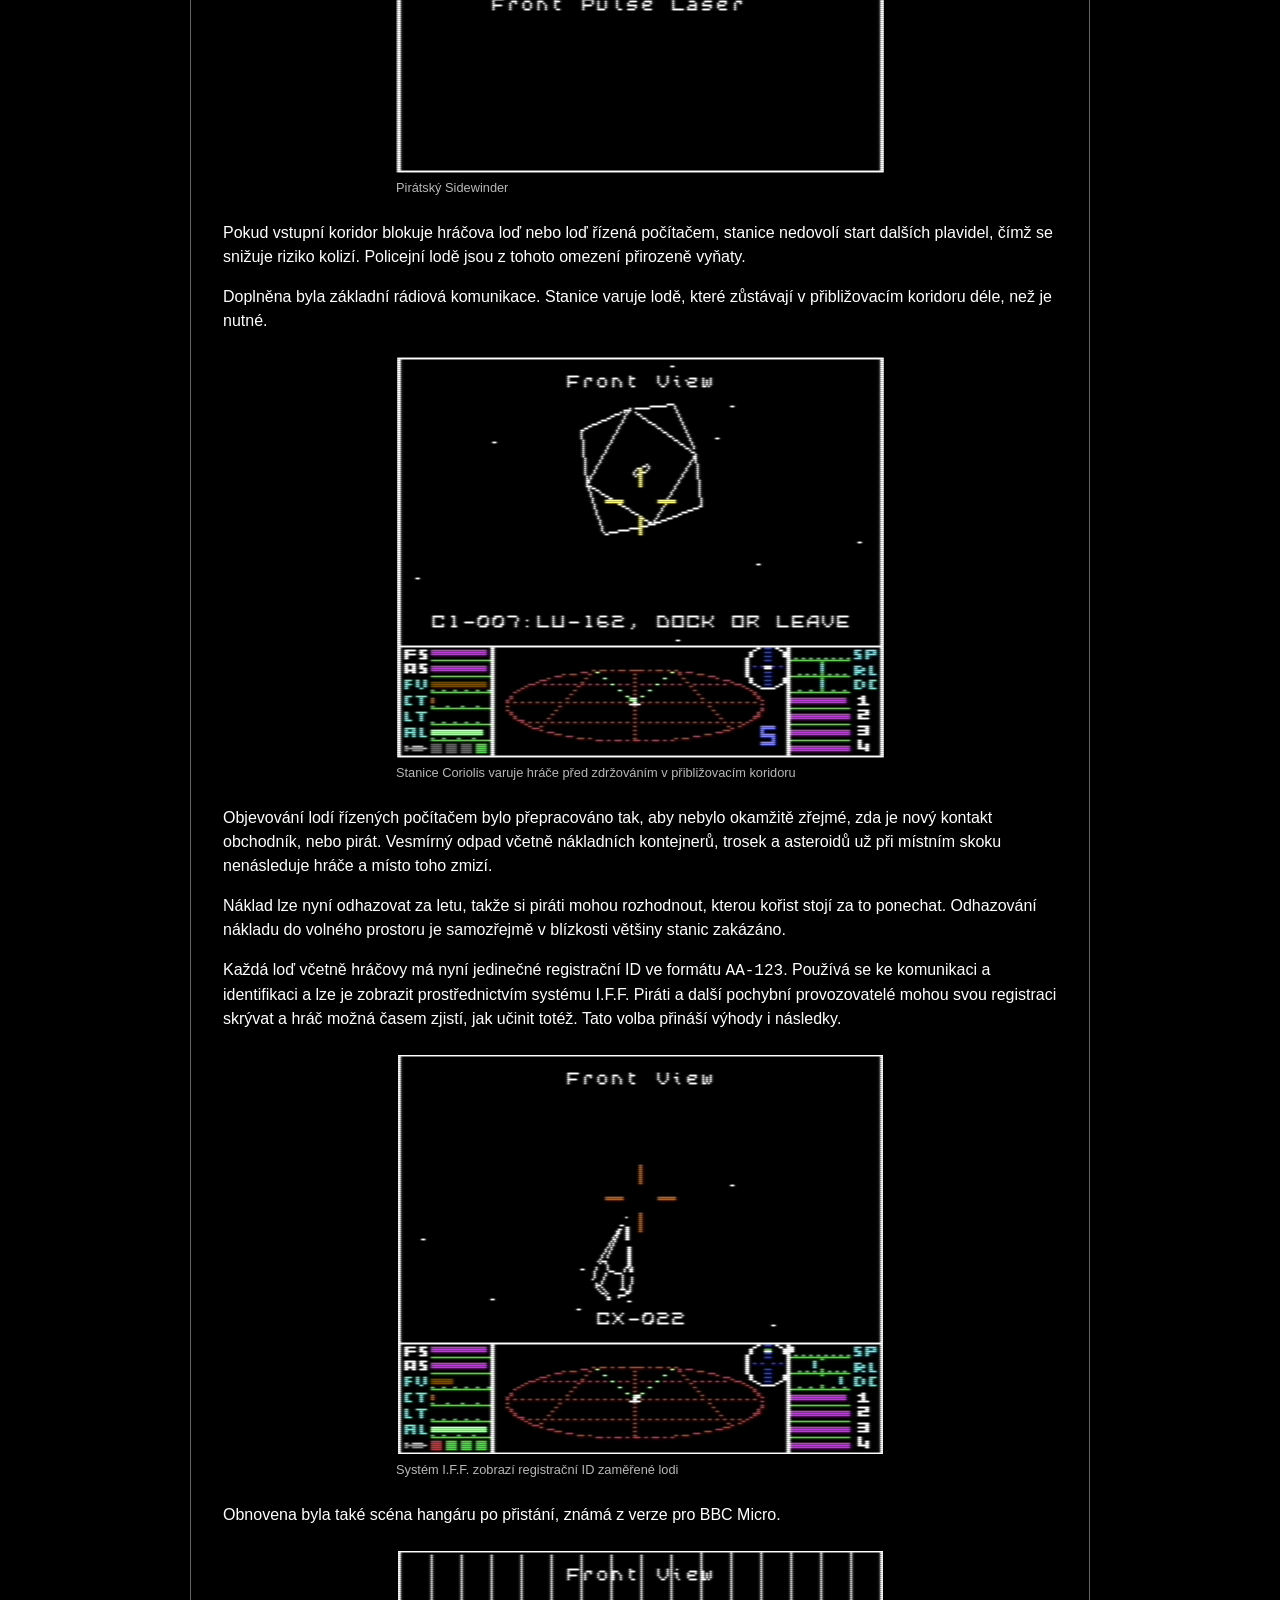
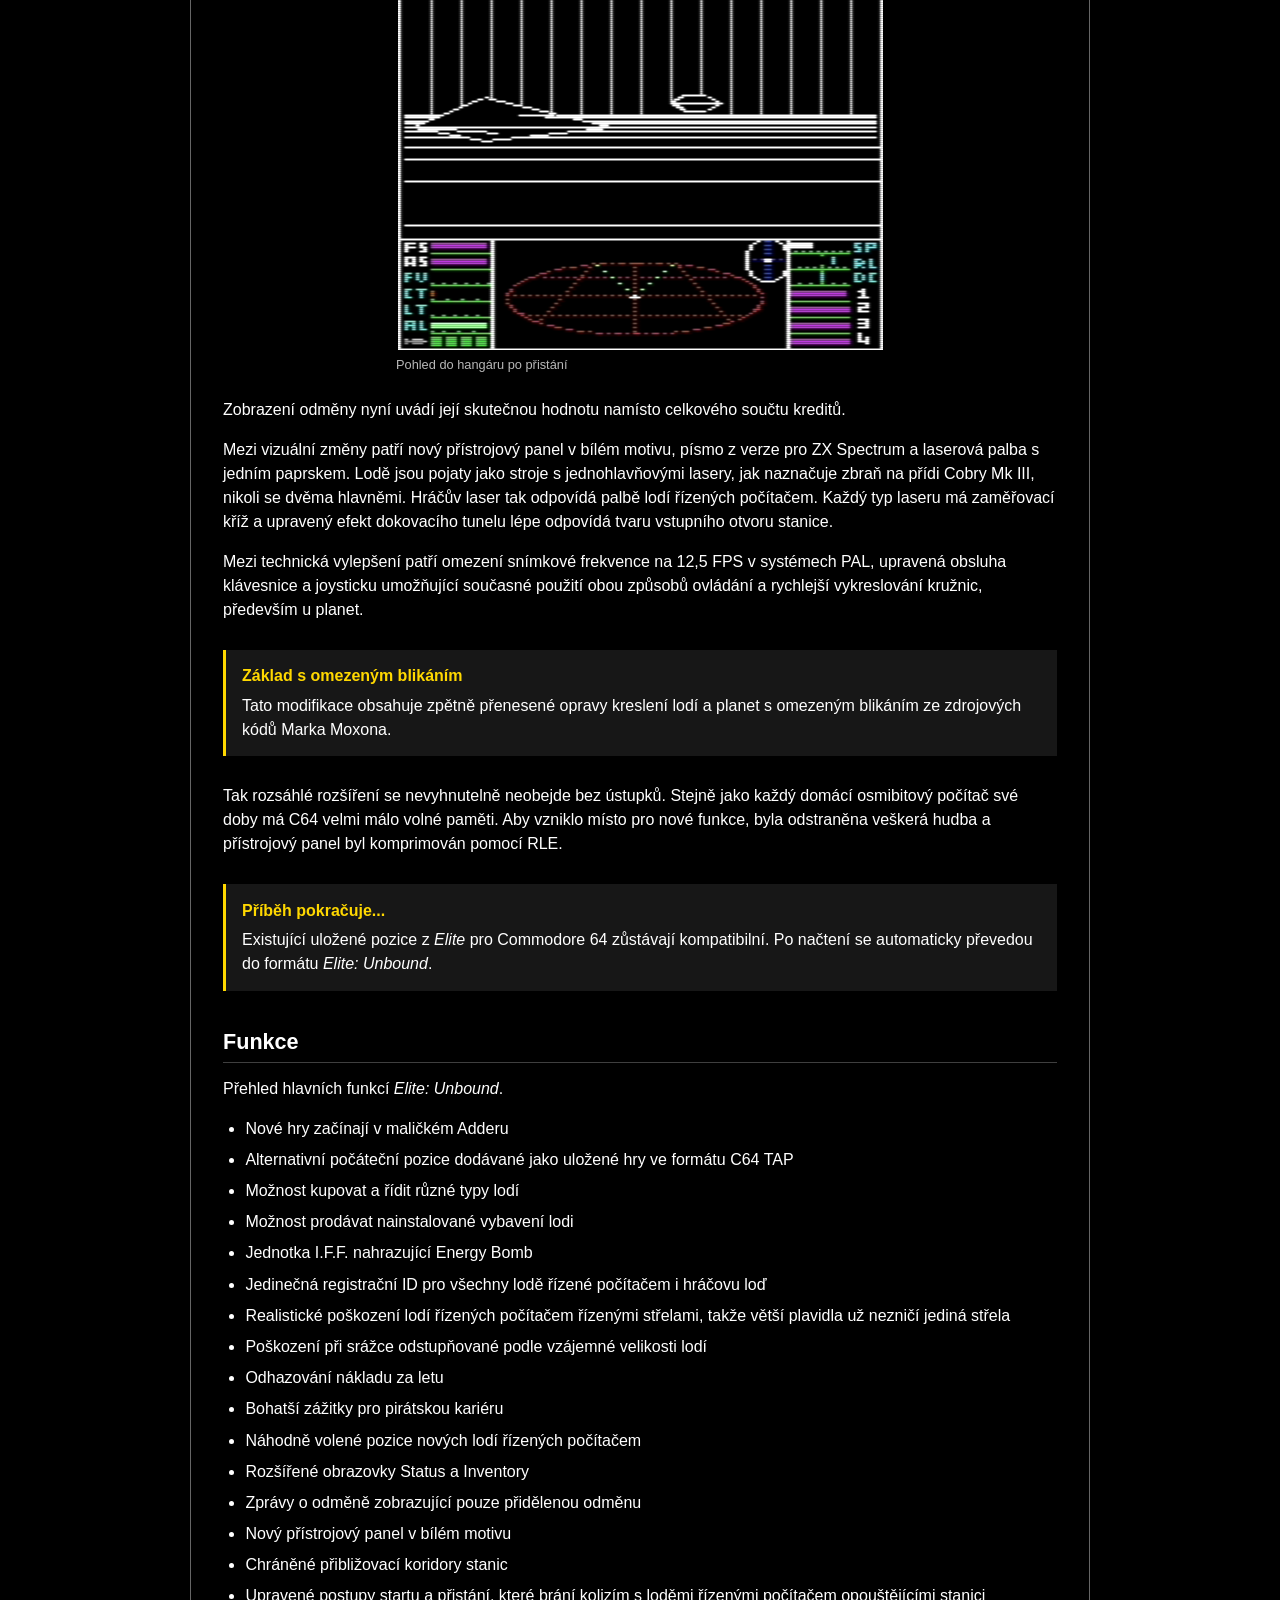
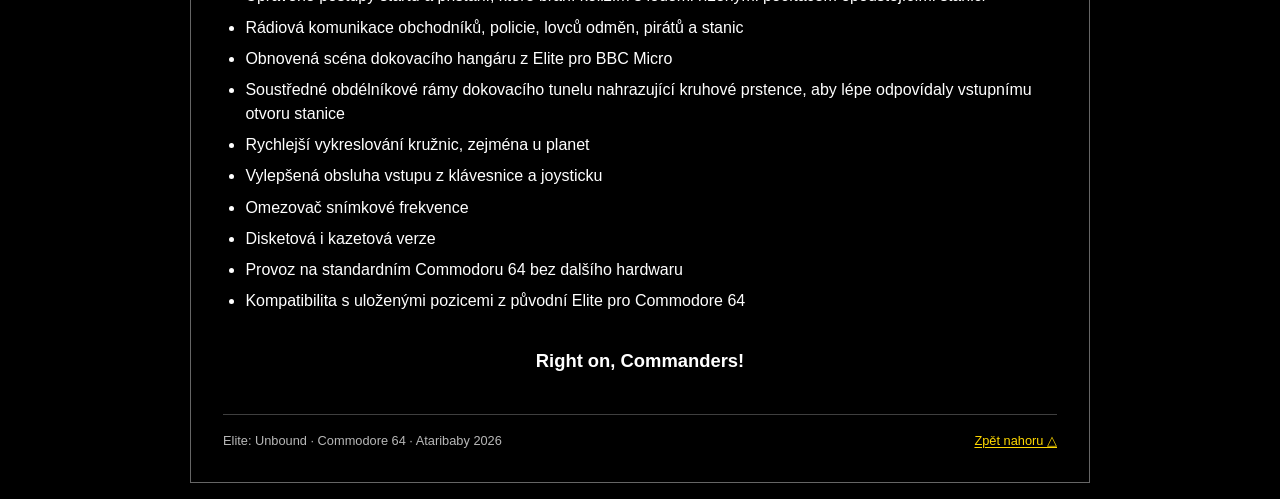
==== commit 726e6835: "dev" ====
--- a/docs/cs/index.html
+++ b/docs/cs/index.html
@@ -200,6 +200,7 @@
             <li>Jednotka I.F.F. nahrazující Energy Bomb</li>
             <li>Jedinečná registrační ID pro všechny lodě řízené počítačem i hráčovu loď</li>
             <li>Realistické poškození lodí řízených počítačem řízenými střelami, takže větší plavidla už nezničí jediná střela</li>
+            <li>Poškození při srážce odstupňované podle vzájemné velikosti lodí</li>
             <li>Odhazování nákladu za letu</li>
             <li>Bohatší zážitky pro pirátskou kariéru</li>
             <li>Náhodně volené pozice nových lodí řízených počítačem</li>
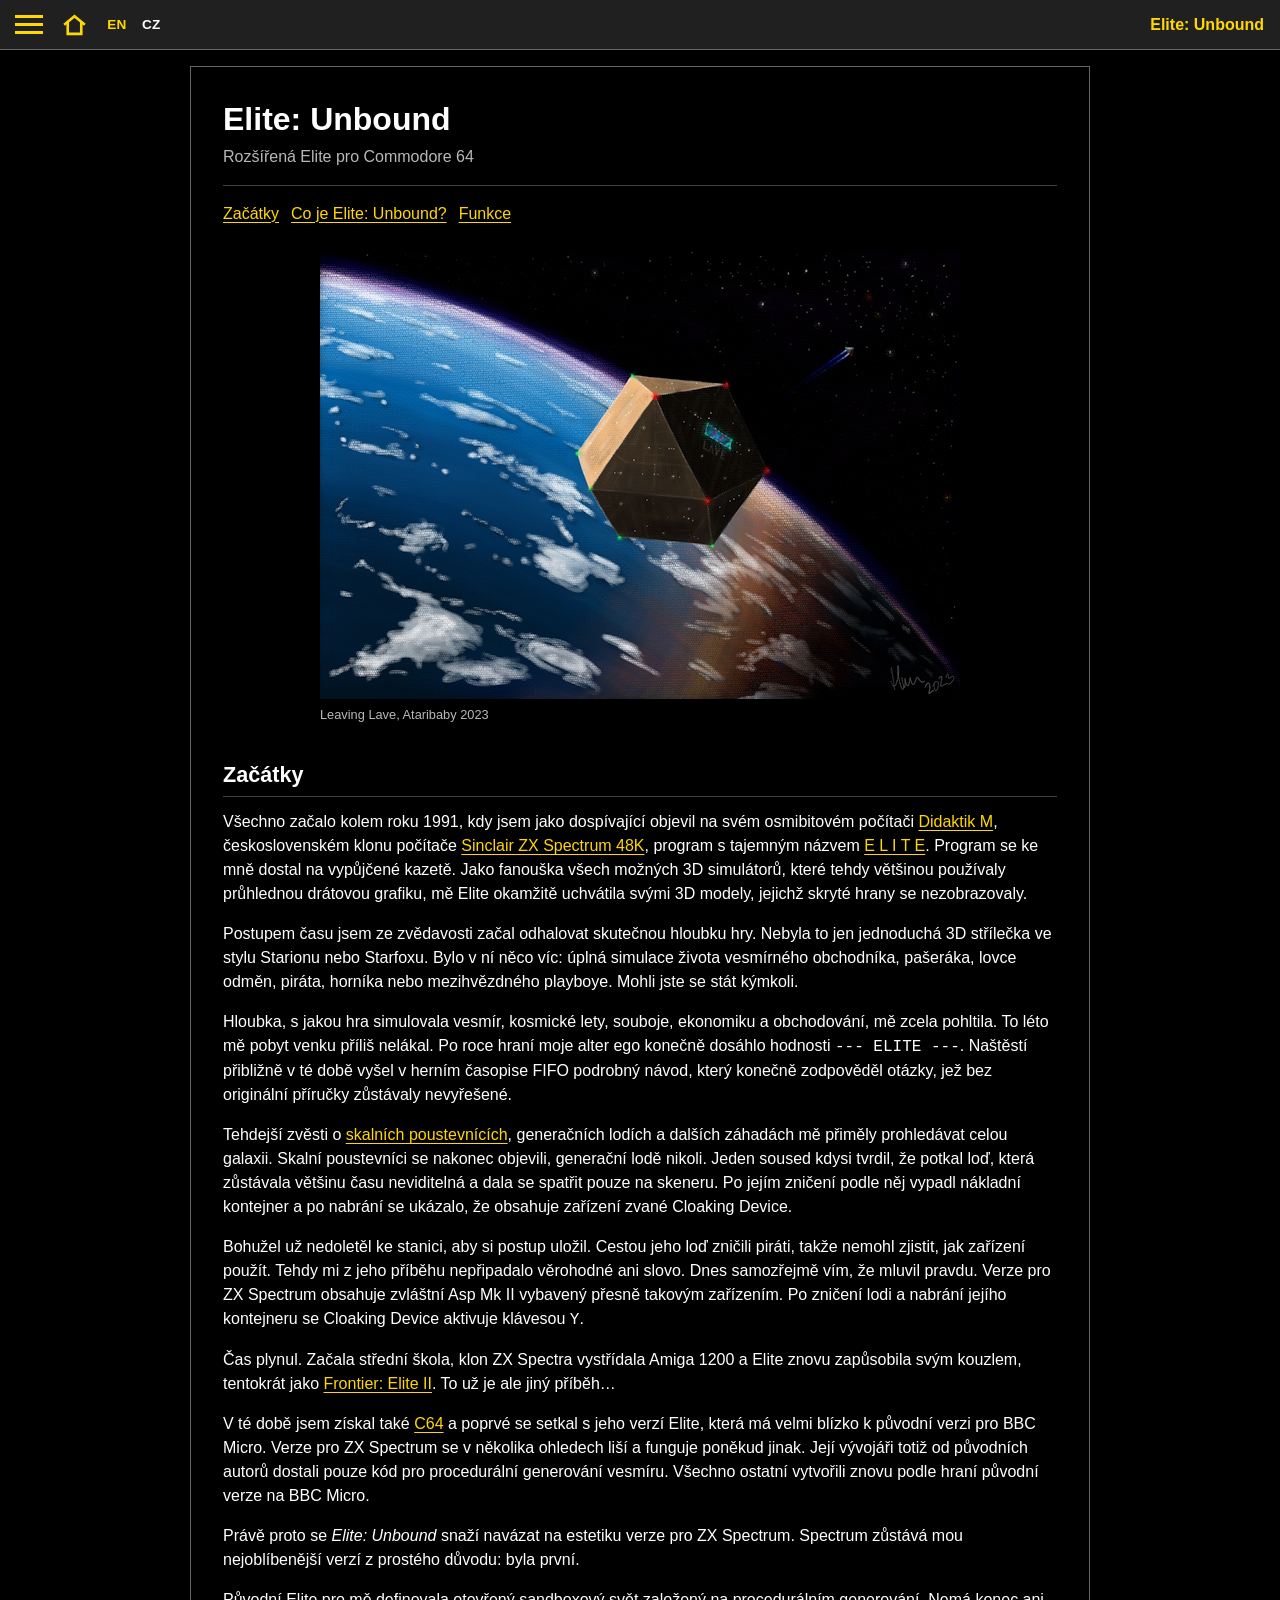
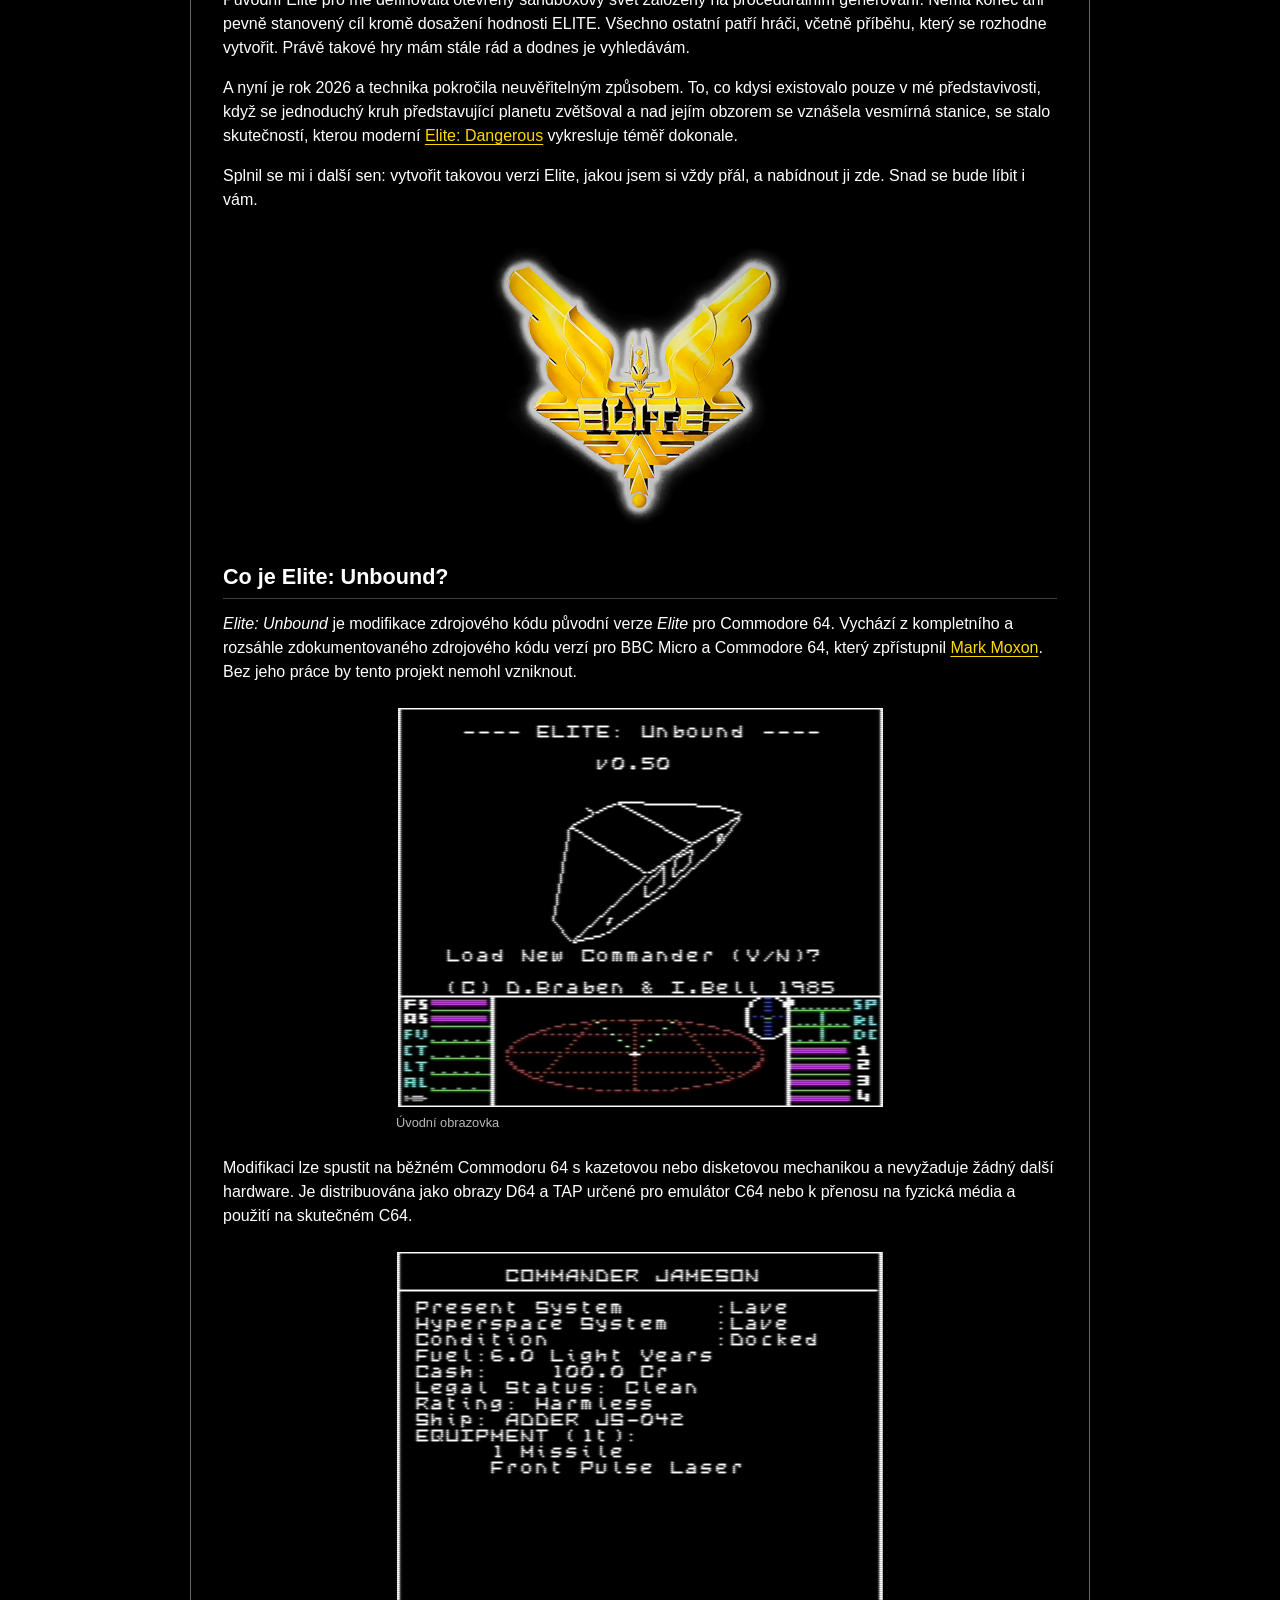
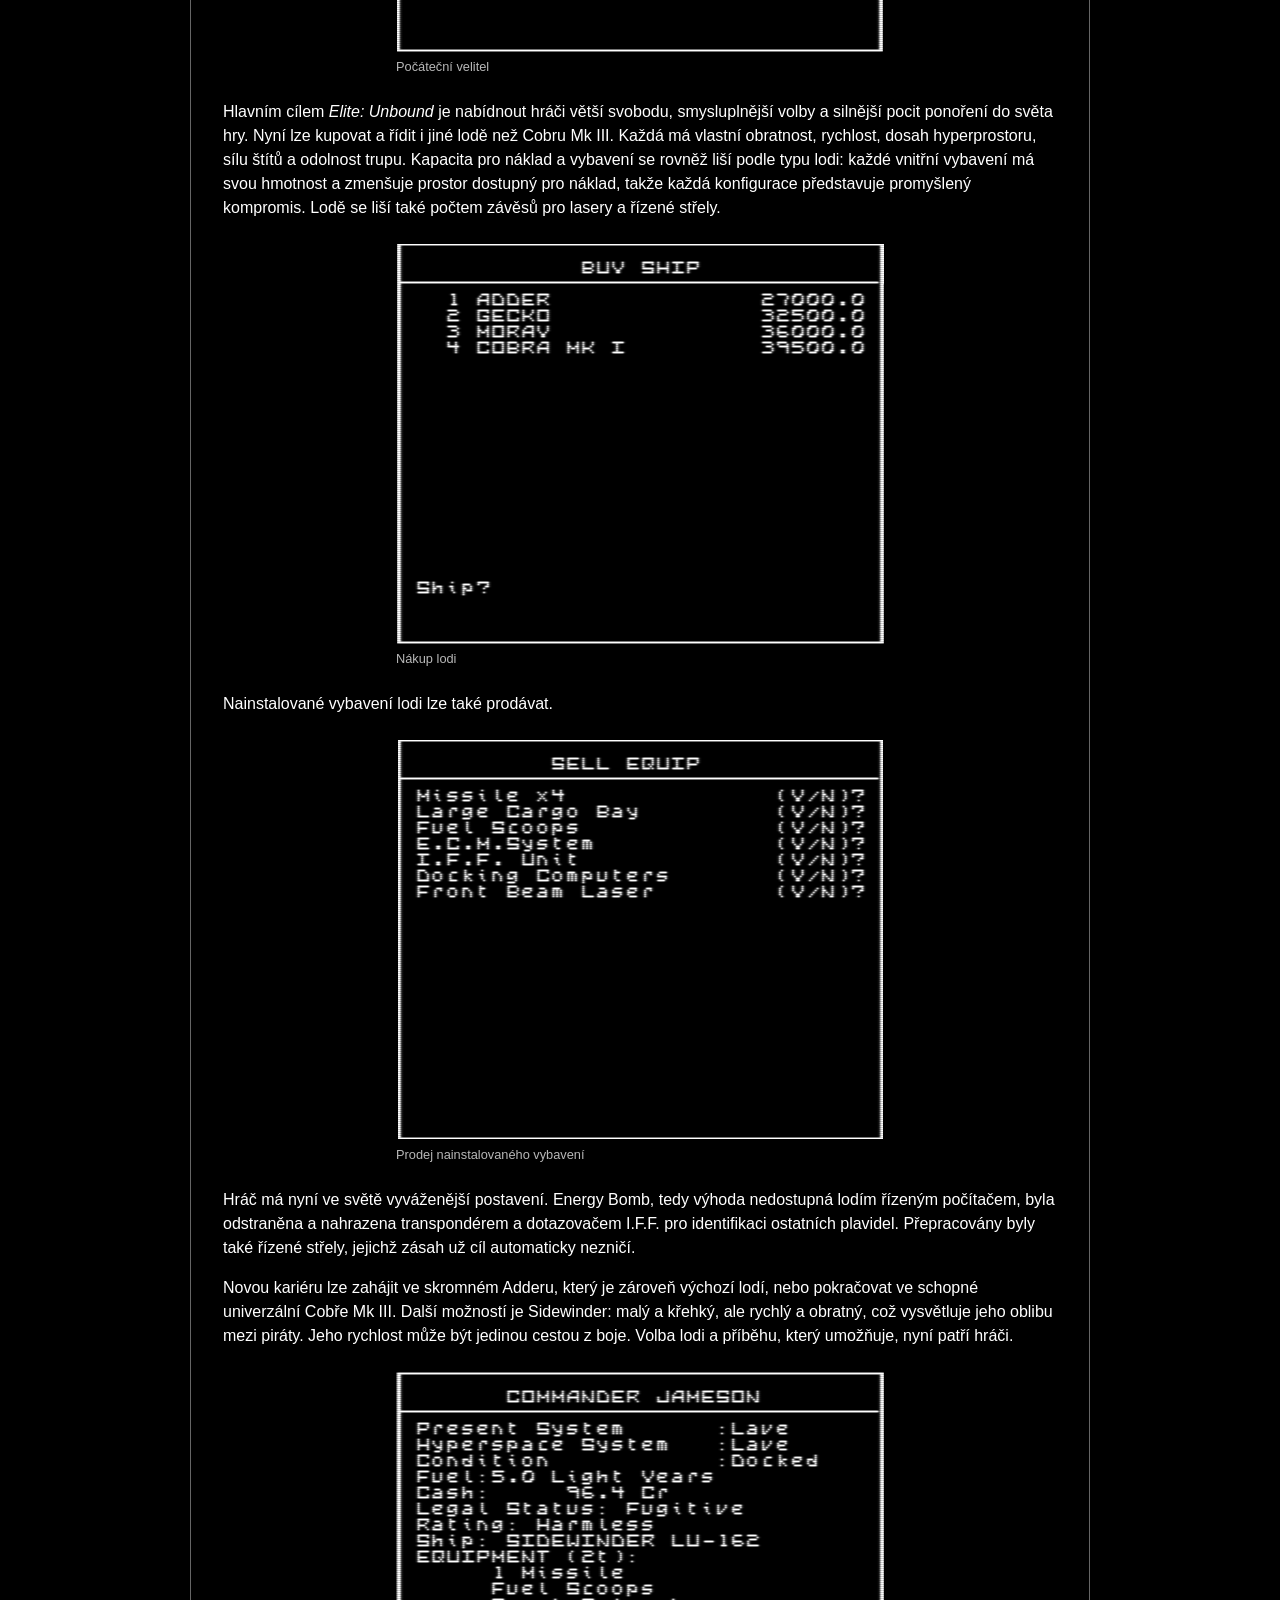
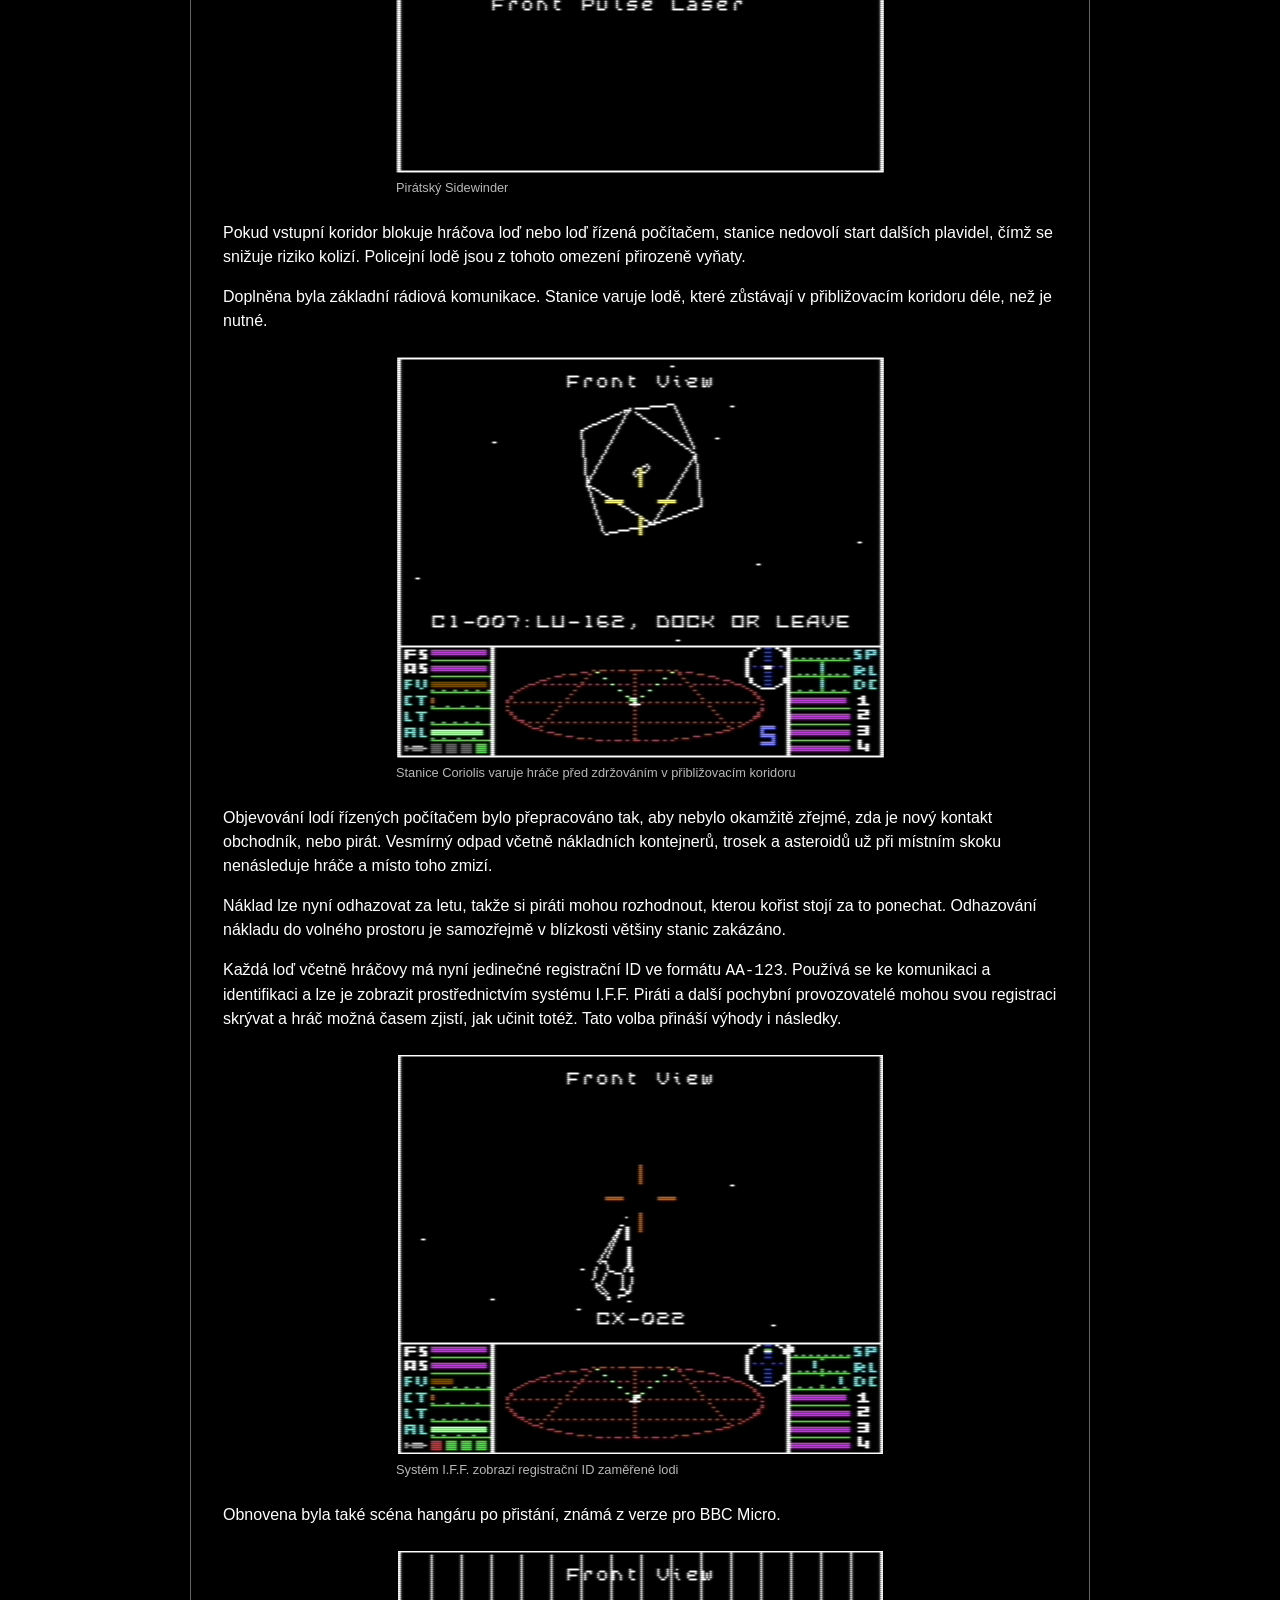
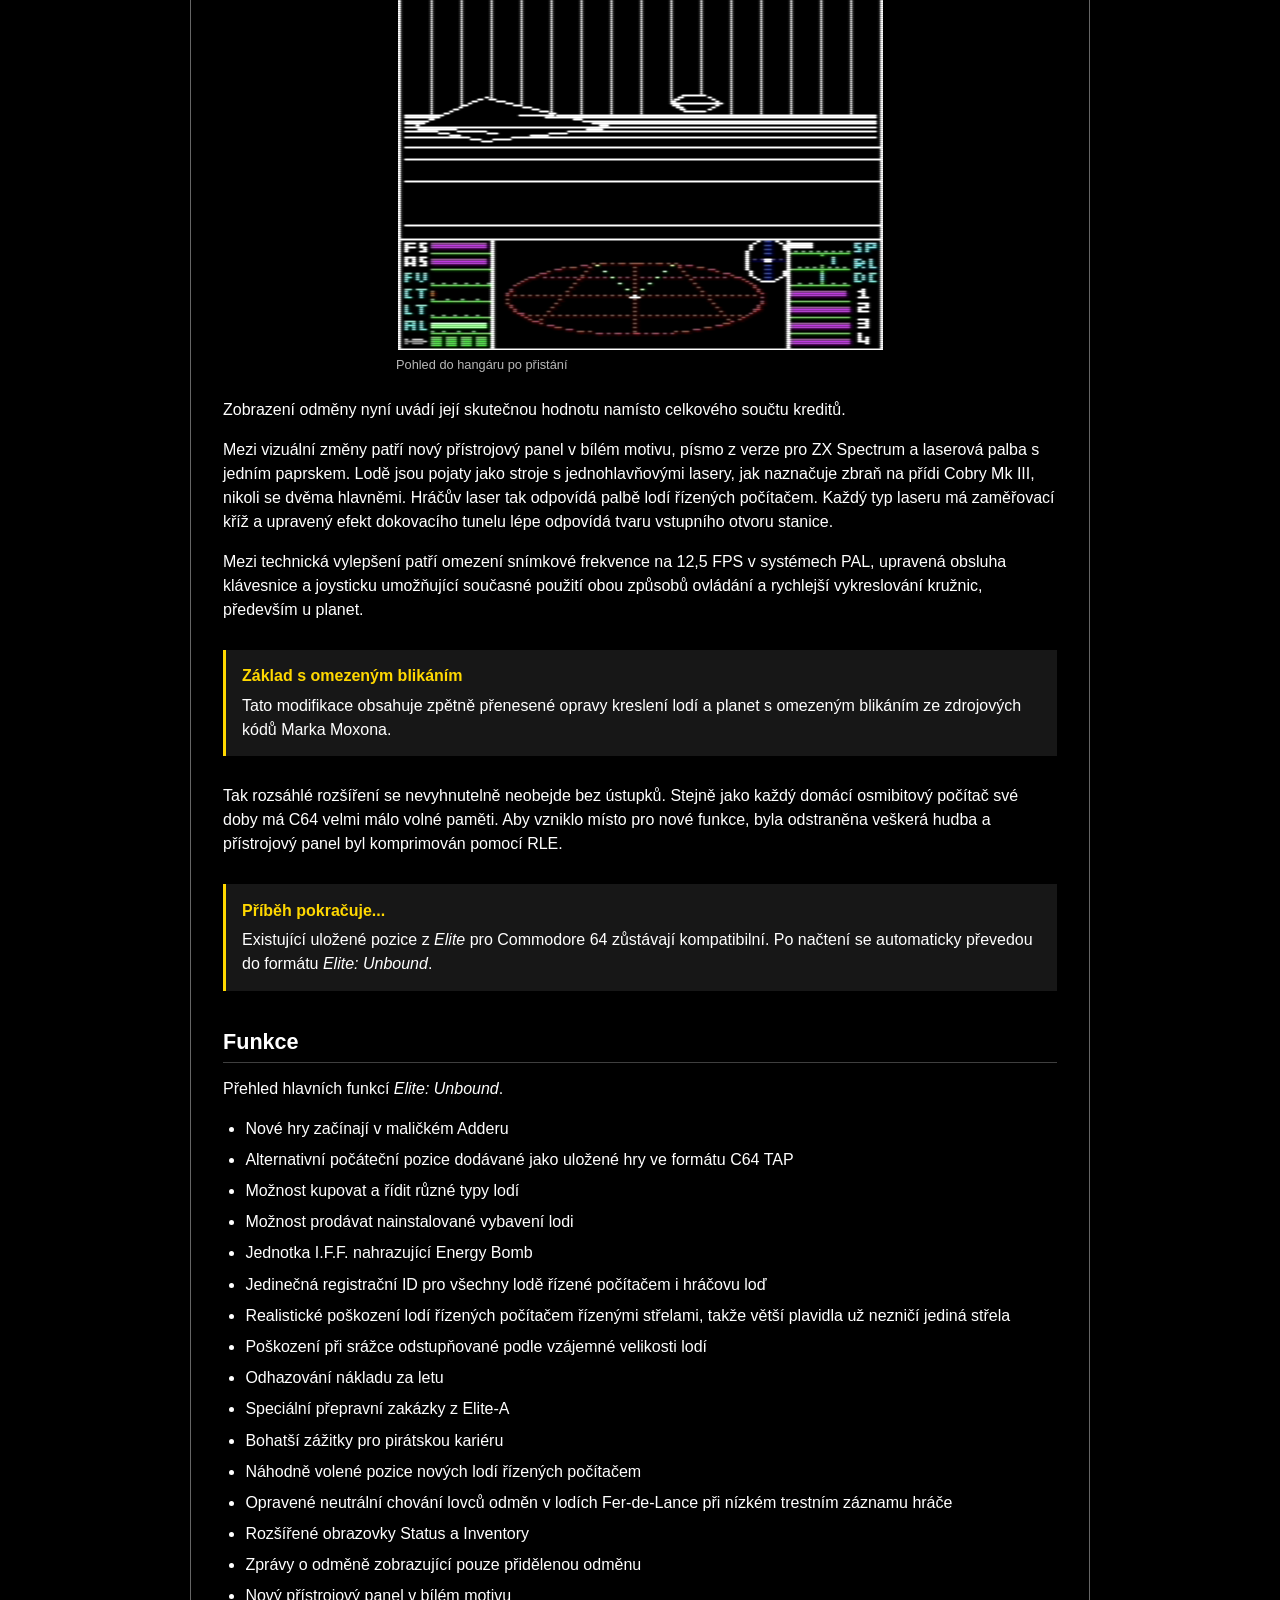
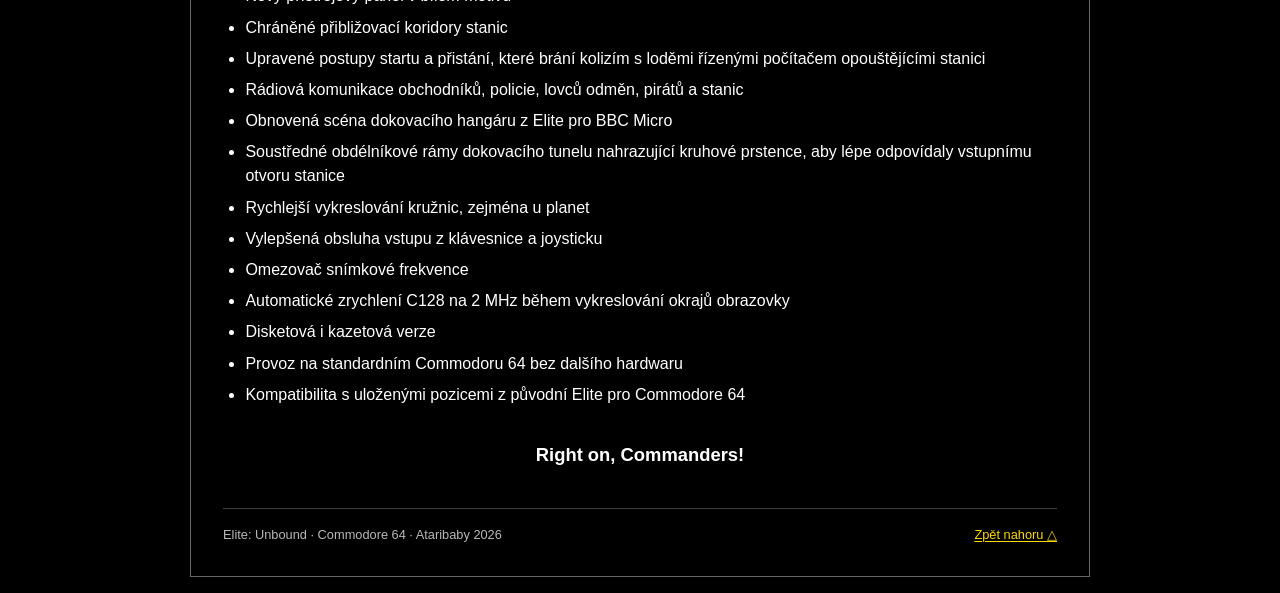
==== commit 2cf2ca3d: "v1.0" ====
--- a/docs/cs/index.html
+++ b/docs/cs/index.html
@@ -6,6 +6,8 @@
   <meta name="description" content="Elite: Unbound rozšiřuje Elite pro Commodore 64 o lodě, které lze kupovat a řídit, rozdílné vlastnosti lodí a volitelná herní vylepšení.">
   <meta name="theme-color" content="#000000">
   <title>Elite: Unbound — Commodore 64</title>
+  <link rel="icon" href="../assets/favicon-asp.ico" type="image/x-icon">
+  <link rel="icon" href="../assets/favicon-asp.svg" type="image/svg+xml" sizes="any">
   <link rel="stylesheet" href="../css/style.css">
   <script src="../js/menu.js" defer></script>
 </head>
@@ -202,8 +204,10 @@
             <li>Realistické poškození lodí řízených počítačem řízenými střelami, takže větší plavidla už nezničí jediná střela</li>
             <li>Poškození při srážce odstupňované podle vzájemné velikosti lodí</li>
             <li>Odhazování nákladu za letu</li>
+            <li>Speciální přepravní zakázky z Elite-A</li>
             <li>Bohatší zážitky pro pirátskou kariéru</li>
             <li>Náhodně volené pozice nových lodí řízených počítačem</li>
+            <li>Opravené neutrální chování lovců odměn v lodích Fer-de-Lance při nízkém trestním záznamu hráče</li>
             <li>Rozšířené obrazovky Status a Inventory</li>
             <li>Zprávy o odměně zobrazující pouze přidělenou odměnu</li>
             <li>Nový přístrojový panel v bílém motivu</li>
@@ -215,6 +219,7 @@
             <li>Rychlejší vykreslování kružnic, zejména u planet</li>
             <li>Vylepšená obsluha vstupu z klávesnice a joysticku</li>
             <li>Omezovač snímkové frekvence</li>
+            <li>Automatické zrychlení C128 na 2 MHz během vykreslování okrajů obrazovky</li>
             <li>Disketová i kazetová verze</li>
             <li>Provoz na standardním Commodoru 64 bez dalšího hardwaru</li>
             <li>Kompatibilita s uloženými pozicemi z původní Elite pro Commodore 64</li>
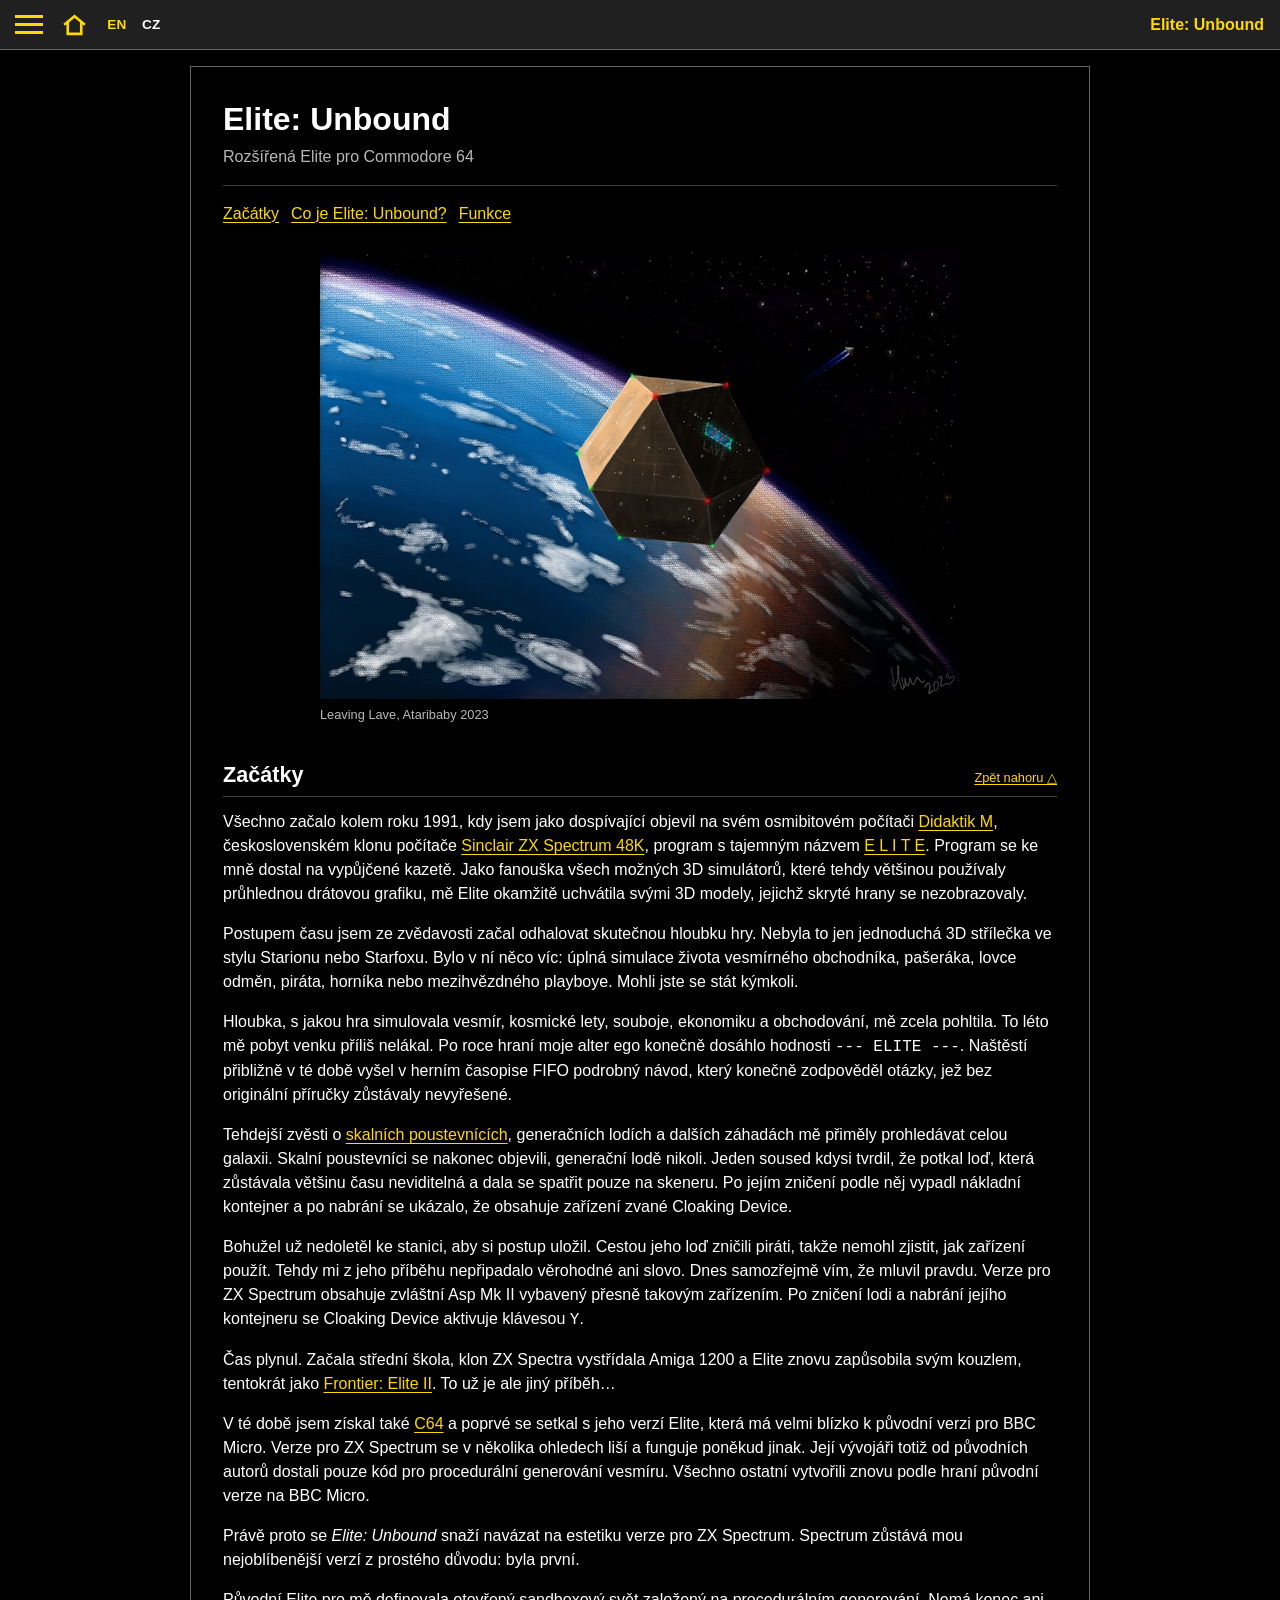
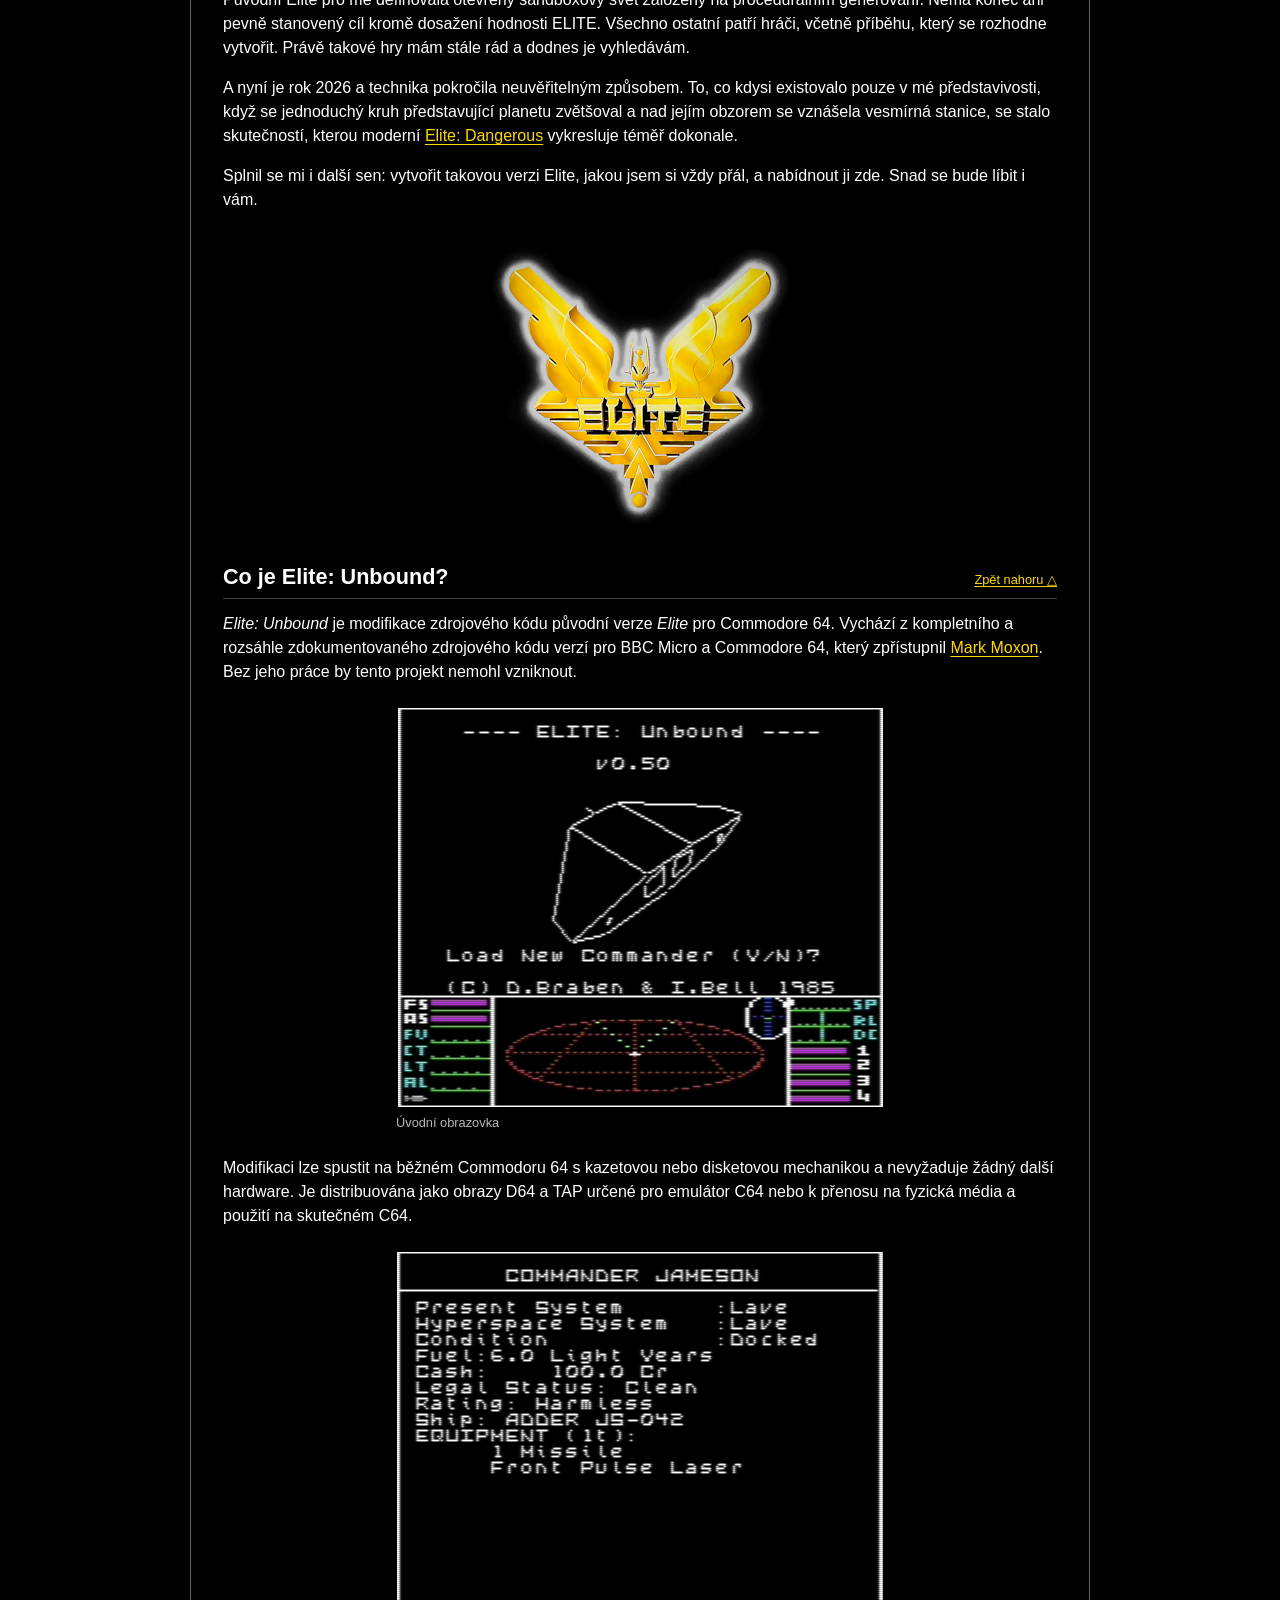
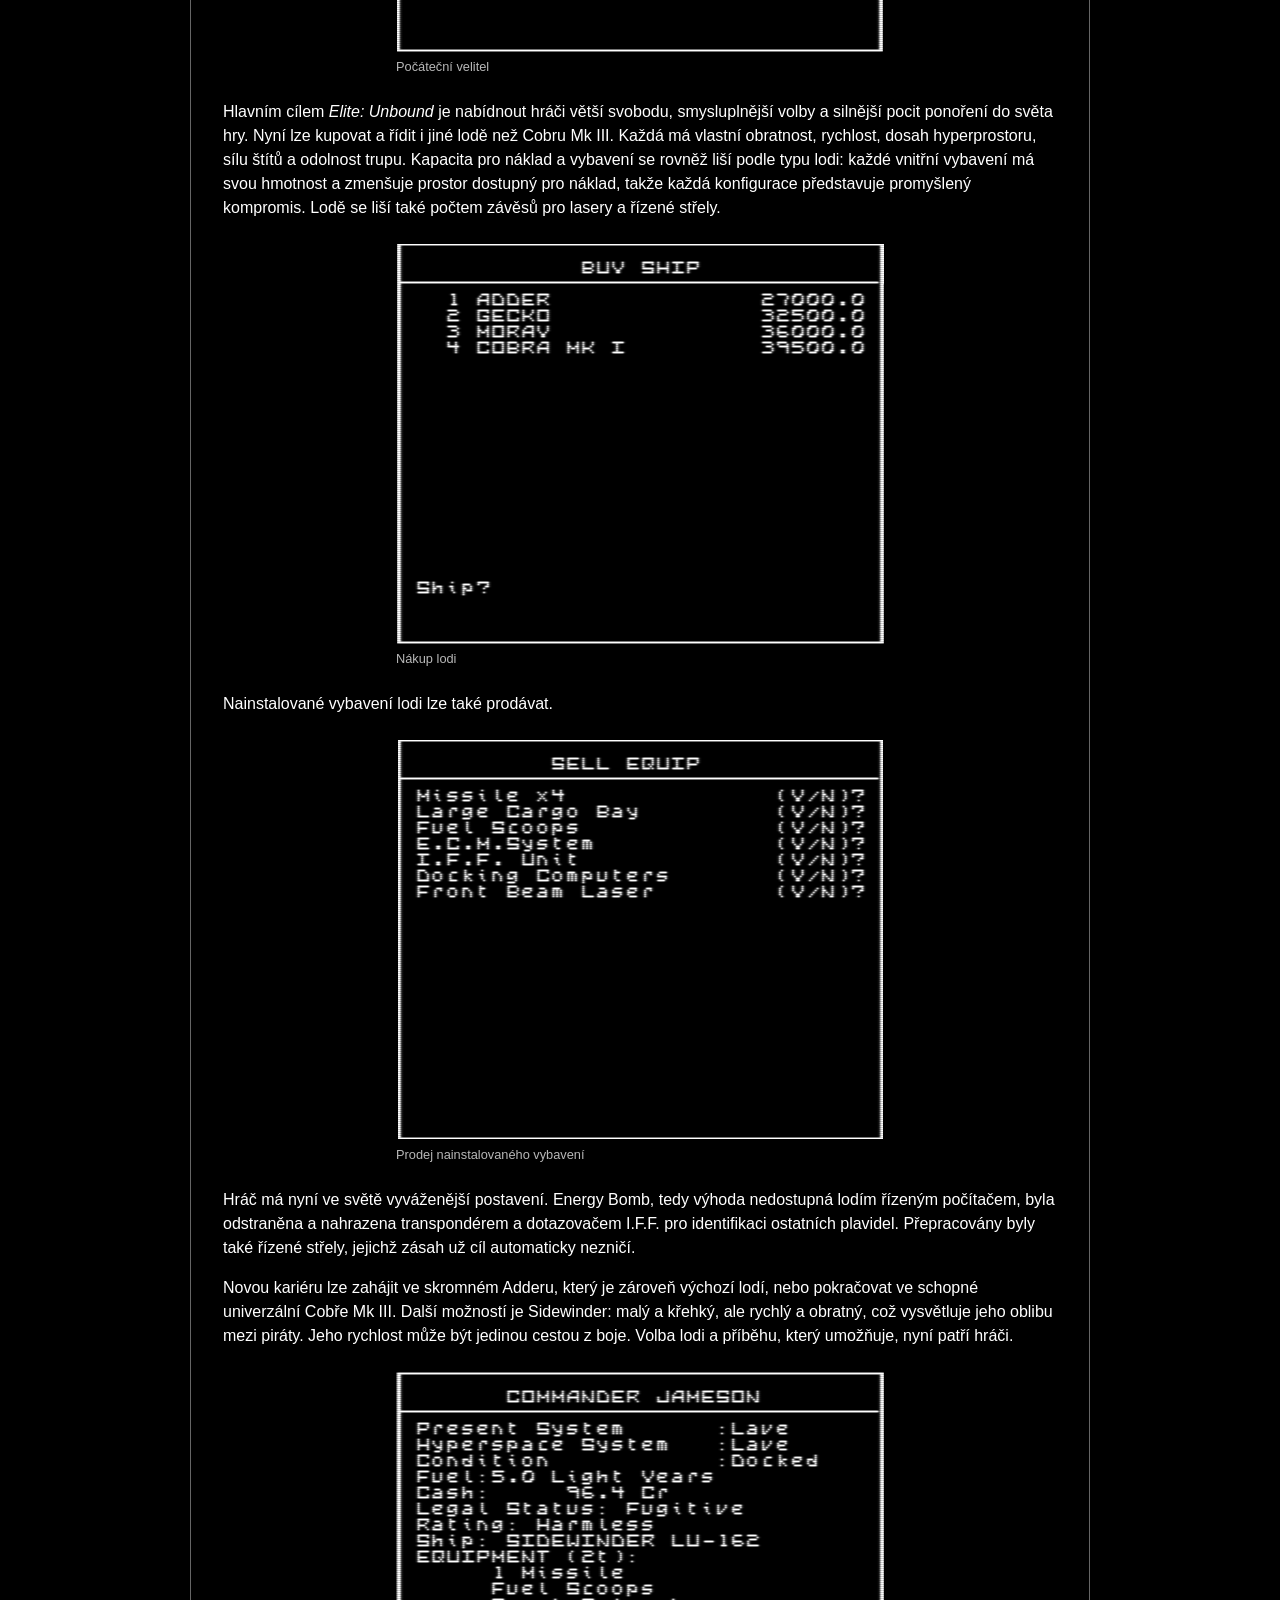
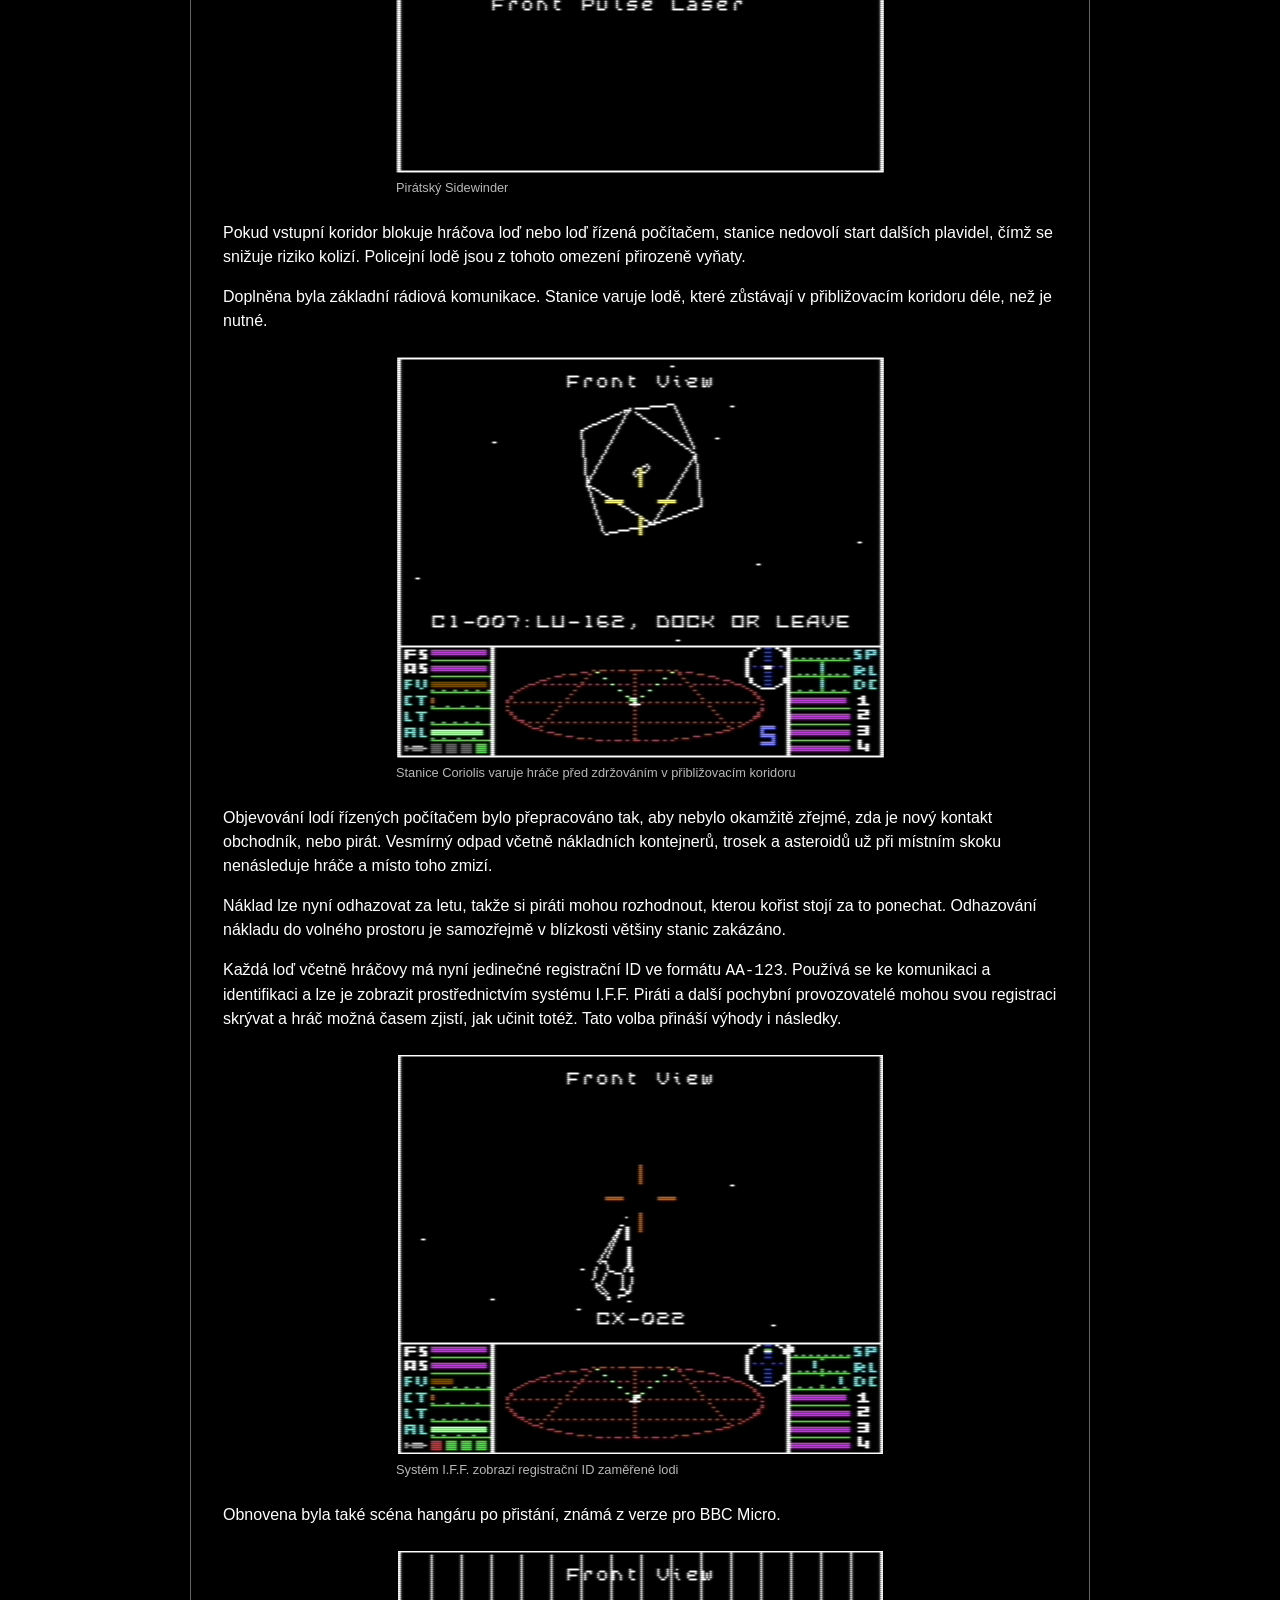
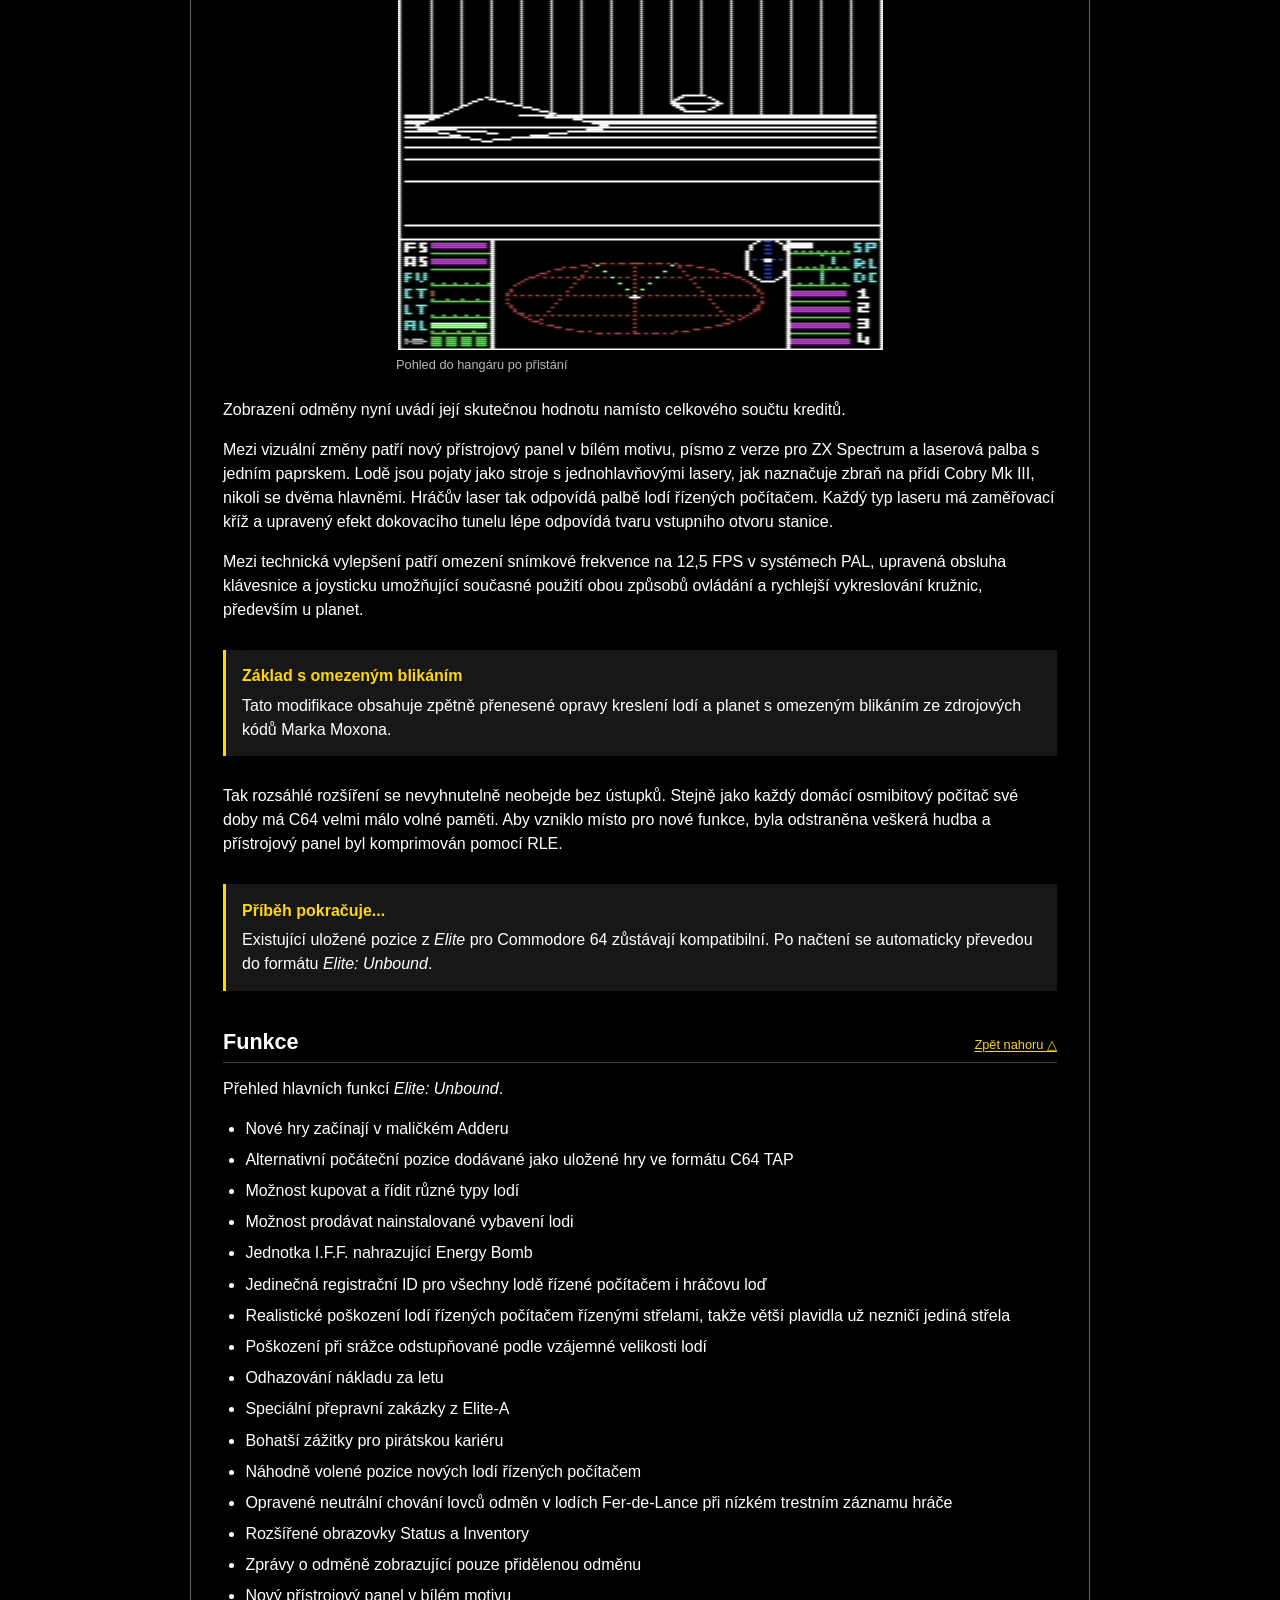
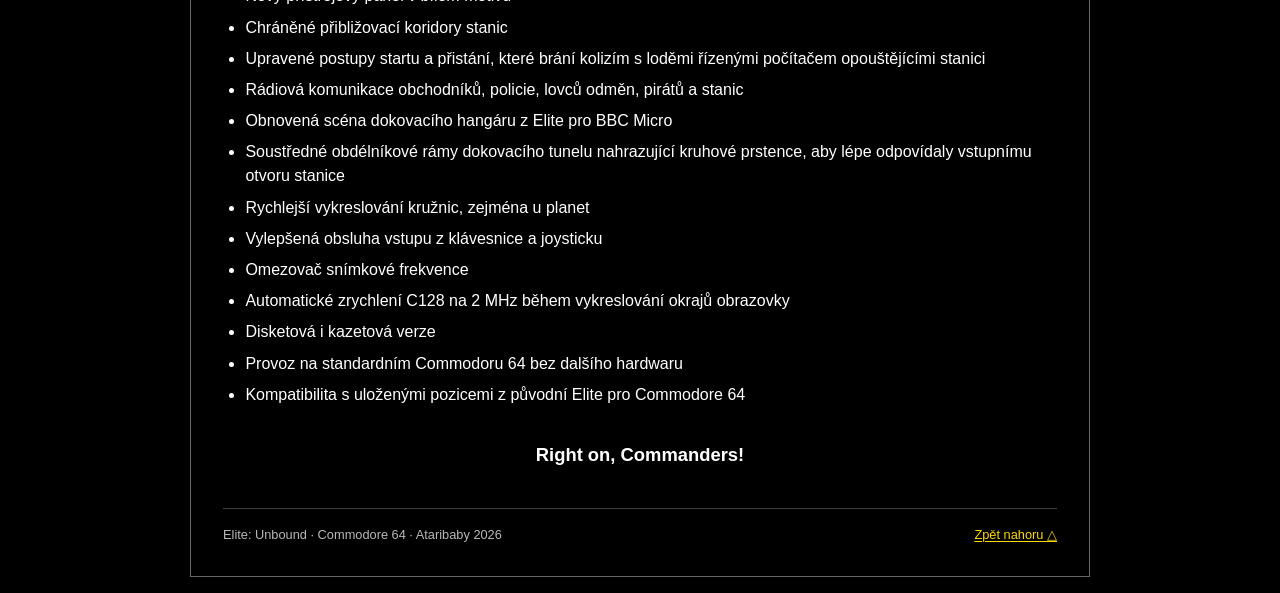
==== commit e402044e: "Technical Information Web added" ====
--- a/docs/cs/index.html
+++ b/docs/cs/index.html
@@ -5,7 +5,7 @@
   <meta name="viewport" content="width=device-width, initial-scale=1">
   <meta name="description" content="Elite: Unbound rozšiřuje Elite pro Commodore 64 o lodě, které lze kupovat a řídit, rozdílné vlastnosti lodí a volitelná herní vylepšení.">
   <meta name="theme-color" content="#000000">
-  <title>Elite: Unbound — Commodore 64</title>
+  <title>Elite: Unbound - Commodore 64</title>
   <link rel="icon" href="../assets/favicon-asp.ico" type="image/x-icon">
   <link rel="icon" href="../assets/favicon-asp.svg" type="image/svg+xml" sizes="any">
   <link rel="stylesheet" href="../css/style.css">
@@ -73,7 +73,10 @@
         </header>
 
         <section id="the-beginning">
-          <h2>Začátky</h2>
+          <div class="section-heading">
+            <h2>Začátky</h2>
+            <a class="section-top-link" href="#top">Zpět nahoru △</a>
+          </div>
 
           <p>Všechno začalo kolem roku 1991, kdy jsem jako dospívající objevil na svém osmibitovém počítači <a href="https://cs.wikipedia.org/wiki/Didaktik_M" target="_blank" rel="noopener noreferrer">Didaktik M</a>, československém klonu počítače <a href="https://en.wikipedia.org/wiki/ZX_Spectrum" target="_blank" rel="noopener noreferrer">Sinclair ZX Spectrum 48K</a>, program s tajemným názvem <a class="nowrap" href="https://spectrumcomputing.co.uk/entry/1601/ZX-Spectrum/Elite" target="_blank" rel="noopener noreferrer">E L I T E</a>. Program se ke mně dostal na vypůjčené kazetě. Jako fanouška všech možných 3D simulátorů, které tehdy většinou používaly průhlednou drátovou grafiku, mě Elite okamžitě uchvátila svými 3D modely, jejichž skryté hrany se nezobrazovaly.</p>
 
@@ -103,7 +106,10 @@
         </section>
 
         <section id="what-is-elite-unbound">
-          <h2>Co je Elite: Unbound?</h2>
+          <div class="section-heading">
+            <h2>Co je Elite: Unbound?</h2>
+            <a class="section-top-link" href="#top">Zpět nahoru △</a>
+          </div>
 
           <p><em>Elite: Unbound</em> je modifikace zdrojového kódu původní verze <em>Elite</em> pro Commodore 64. Vychází z kompletního a rozsáhle zdokumentovaného zdrojového kódu verzí pro BBC Micro a Commodore 64, který zpřístupnil <a href="https://elite.bbcelite.com/playing_elite/" target="_blank" rel="noopener noreferrer">Mark Moxon</a>. Bez jeho práce by tento projekt nemohl vzniknout.</p>
 
@@ -190,7 +196,10 @@
         </section>
 
         <section id="features">
-          <h2>Funkce</h2>
+          <div class="section-heading">
+            <h2>Funkce</h2>
+            <a class="section-top-link" href="#top">Zpět nahoru △</a>
+          </div>
 
           <p>Přehled hlavních funkcí <em>Elite: Unbound</em>.</p>
 
--- a/docs/css/style.css
+++ b/docs/css/style.css
@@ -432,6 +432,160 @@
   image-rendering: crisp-edges;
 }
 
+.technical-image {
+  width: min(100%, 800px);
+}
+
+.technical-table-scroll {
+  max-width: 100%;
+  margin: 1.5rem auto;
+  overflow-x: auto;
+}
+
+.technical-table {
+  width: auto;
+  max-width: 100%;
+  margin: 0 auto;
+  border-collapse: collapse;
+  font-size: 0.9rem;
+}
+
+.technical-table th,
+.technical-table td {
+  padding: 0.65rem 0.8rem;
+  border-bottom: 1px solid var(--border-soft);
+  text-align: left;
+}
+
+.technical-table th {
+  font-weight: 600;
+}
+
+.technical-table td:last-child,
+.technical-table th:last-child,
+.memory-table td {
+  text-align: right;
+  white-space: nowrap;
+  font-variant-numeric: tabular-nums;
+}
+
+.memory-table th {
+  white-space: nowrap;
+}
+
+.ship-market-table th:last-child,
+.ship-market-table td:last-child {
+  text-align: left;
+  white-space: normal;
+}
+
+.ship-spec-table {
+  min-width: 68rem;
+  border-collapse: separate;
+  border-spacing: 0;
+}
+
+.ship-spec-table tr > th:first-child {
+  position: sticky;
+  left: 0;
+  z-index: 1;
+  background: var(--page);
+  border-right: 1px solid var(--border);
+}
+
+.ship-spec-table td {
+  text-align: right;
+  white-space: nowrap;
+  font-variant-numeric: tabular-nums;
+}
+
+.ship-spec-table tbody th {
+  white-space: nowrap;
+}
+
+.collision-matrix-scroll {
+  overflow-x: auto;
+}
+
+.collision-matrix {
+  max-width: none;
+  border-collapse: separate;
+  border-spacing: 0;
+}
+
+.technical-table.collision-matrix th,
+.technical-table.collision-matrix td {
+  text-align: center;
+  white-space: normal;
+}
+
+.collision-matrix thead th {
+  position: sticky;
+  top: 0;
+  z-index: 2;
+  min-width: 6.5rem;
+  background: var(--page);
+}
+
+.technical-table.collision-matrix tr > th:first-child {
+  position: sticky;
+  left: 0;
+  z-index: 1;
+  min-width: 11rem;
+  text-align: left;
+  background: var(--page);
+  border-right: 1px solid var(--border);
+}
+
+.technical-table.collision-matrix thead th:first-child {
+  z-index: 3;
+}
+
+.collision-matrix .collision-fatal {
+  color: var(--link);
+  background: #171717;
+  font-weight: 700;
+}
+
+.technical-table thead th,
+.technical-table tfoot th,
+.technical-table tfoot td,
+.technical-table .table-subtotal > * {
+  border-color: var(--border);
+}
+
+.technical-table tfoot > tr > *,
+.technical-table .table-subtotal > * {
+  border-top: 1px solid var(--border);
+}
+
+.technical-table tfoot {
+  font-weight: 600;
+}
+
+.technical-note {
+  color: var(--muted);
+  font-size: 0.85rem;
+}
+
+.ai-note-body {
+  display: grid;
+  grid-template-columns: 250px minmax(0, 1fr);
+  align-items: start;
+  gap: 1rem;
+  margin-top: 0.75rem;
+}
+
+.ai-note-body img {
+  display: block;
+  max-width: 100%;
+  height: auto;
+}
+
+.ai-note-copy p + p {
+  margin-top: 0.85rem;
+}
+
 .content-image figcaption,
 .infobox .manual-note {
   margin: 0.4rem 0 0;
@@ -460,13 +614,45 @@
   margin: 1.25rem 0 0;
 }
 
-section {
+section,
+h3[id] {
   scroll-margin-top: 4rem;
 }
 
 section > h2 {
   padding-bottom: 0.4rem;
   border-bottom: 1px solid var(--border-soft);
+}
+
+.section-heading {
+  display: flex;
+  flex-wrap: wrap;
+  align-items: baseline;
+  gap: 0.35rem 1rem;
+  margin: 2.25rem 0 0.85rem;
+  padding-bottom: 0.4rem;
+  border-bottom: 1px solid var(--border-soft);
+}
+
+.section-heading > h2,
+.section-heading > h3 {
+  min-width: 0;
+  max-width: 100%;
+  margin: 0;
+}
+
+.section-heading-subsection {
+  margin: 1.17rem 0;
+  padding-bottom: 0;
+  border-bottom: 0;
+}
+
+.section-top-link {
+  flex: 0 0 auto;
+  margin-left: auto;
+  font-size: 0.8rem;
+  font-weight: normal;
+  white-space: nowrap;
 }
 
 .commander-signoff {
@@ -612,6 +798,10 @@
 }
 
 @media (max-width: 620px) {
+  .ai-note-body {
+    grid-template-columns: minmax(0, 1fr);
+  }
+
   .page-frame {
     width: calc(100% - 1rem);
     margin: 0.5rem auto;
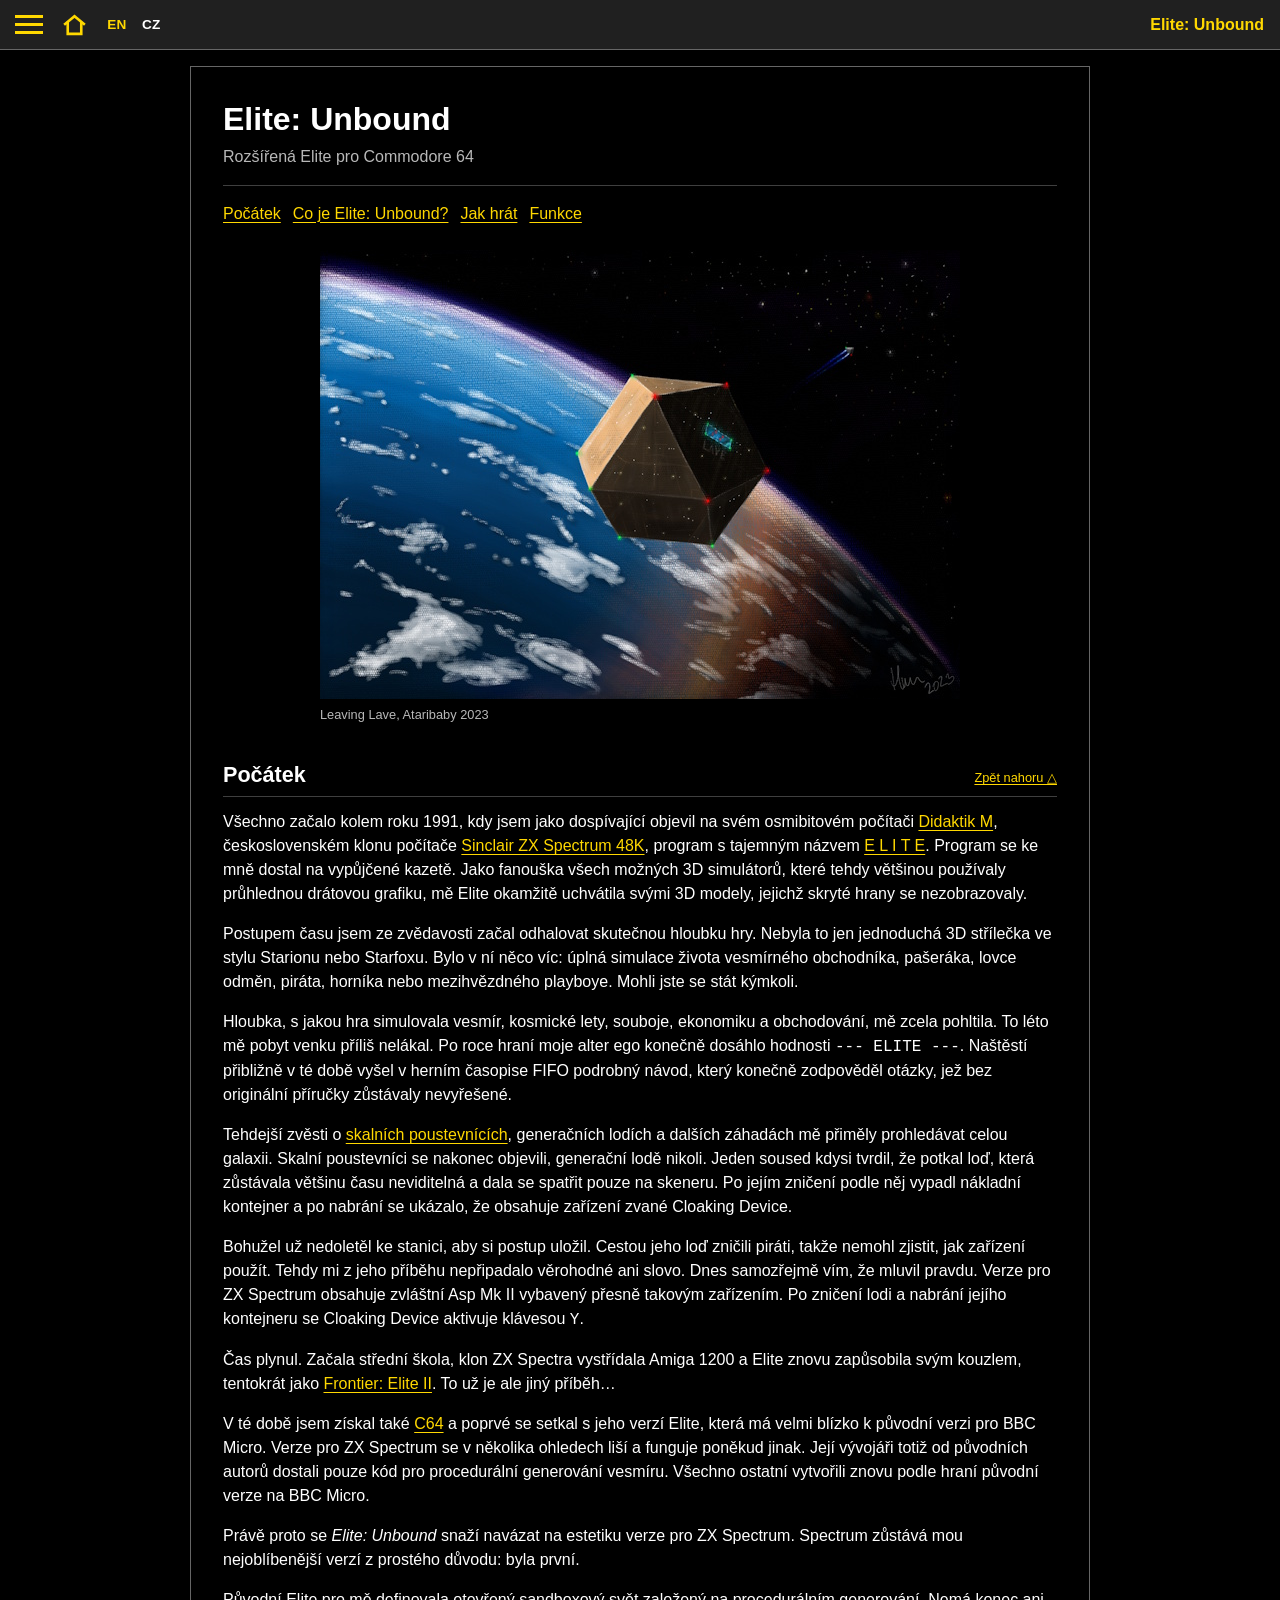
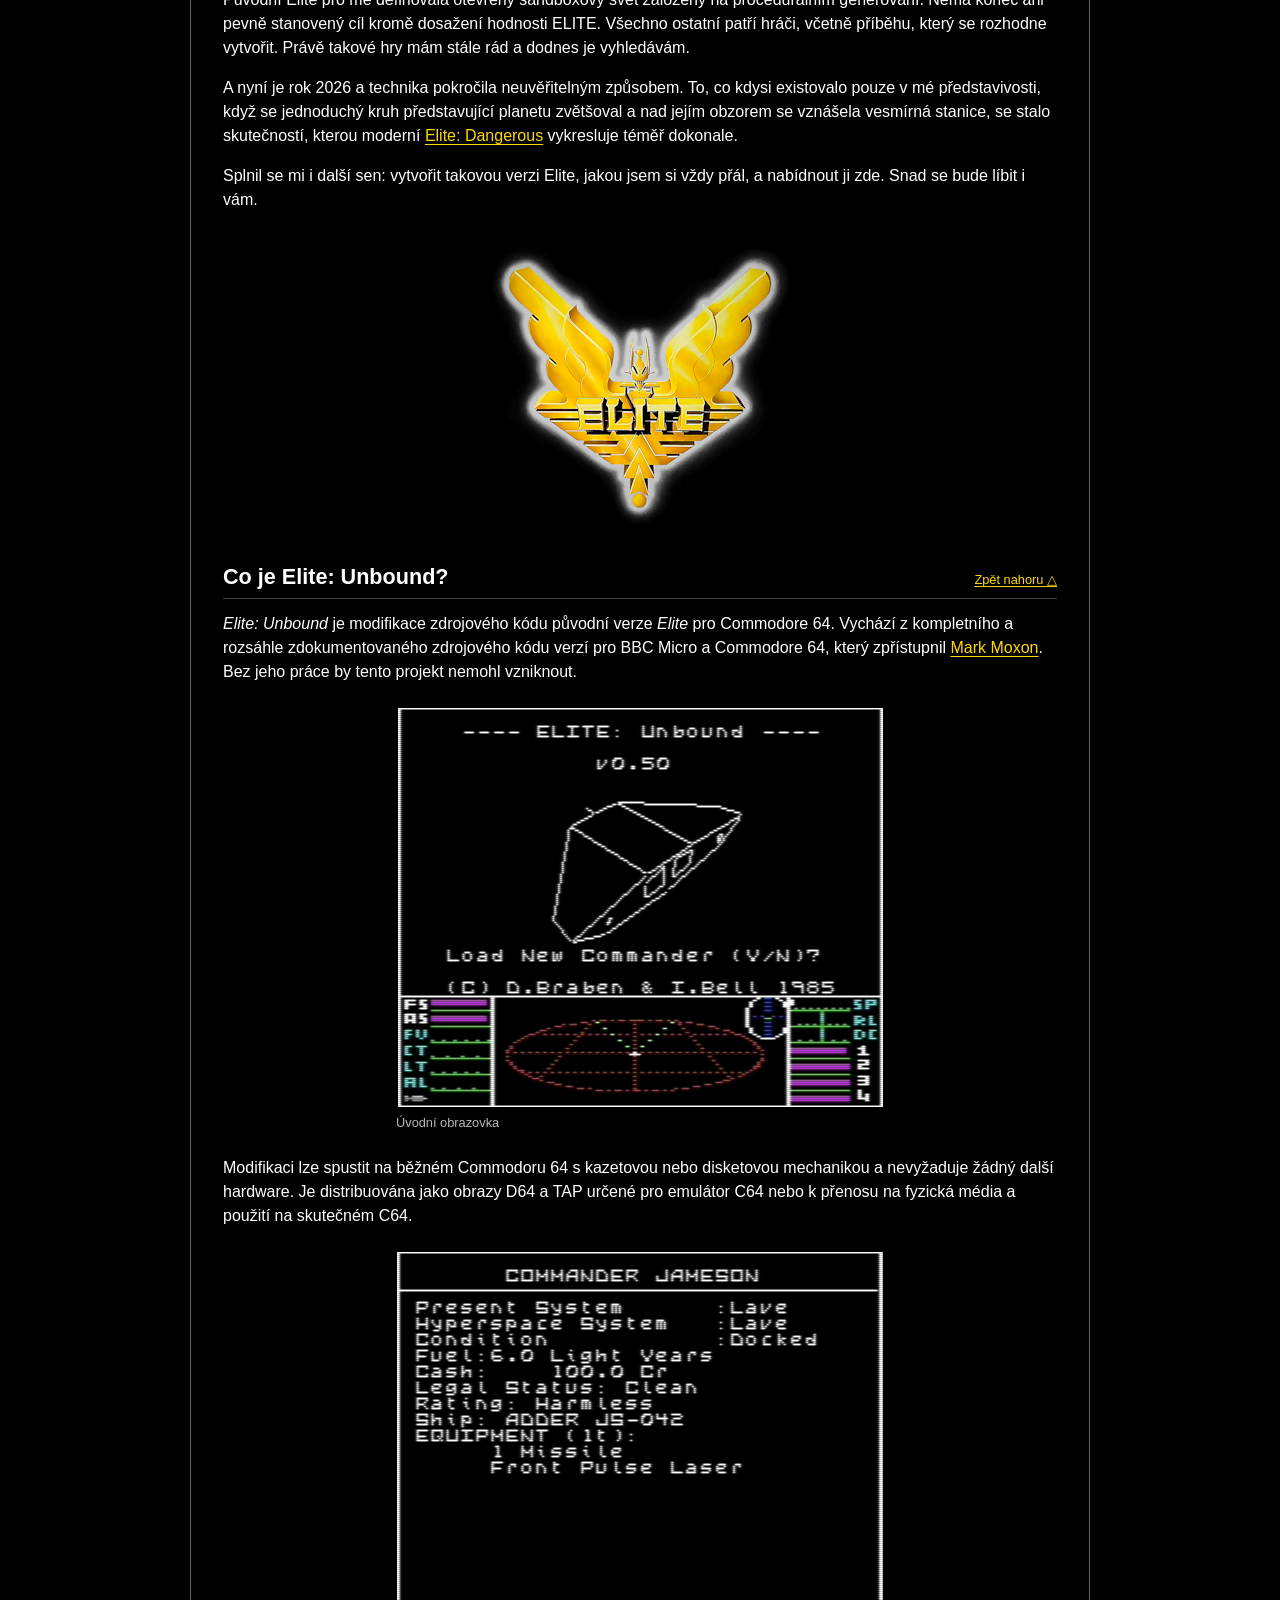
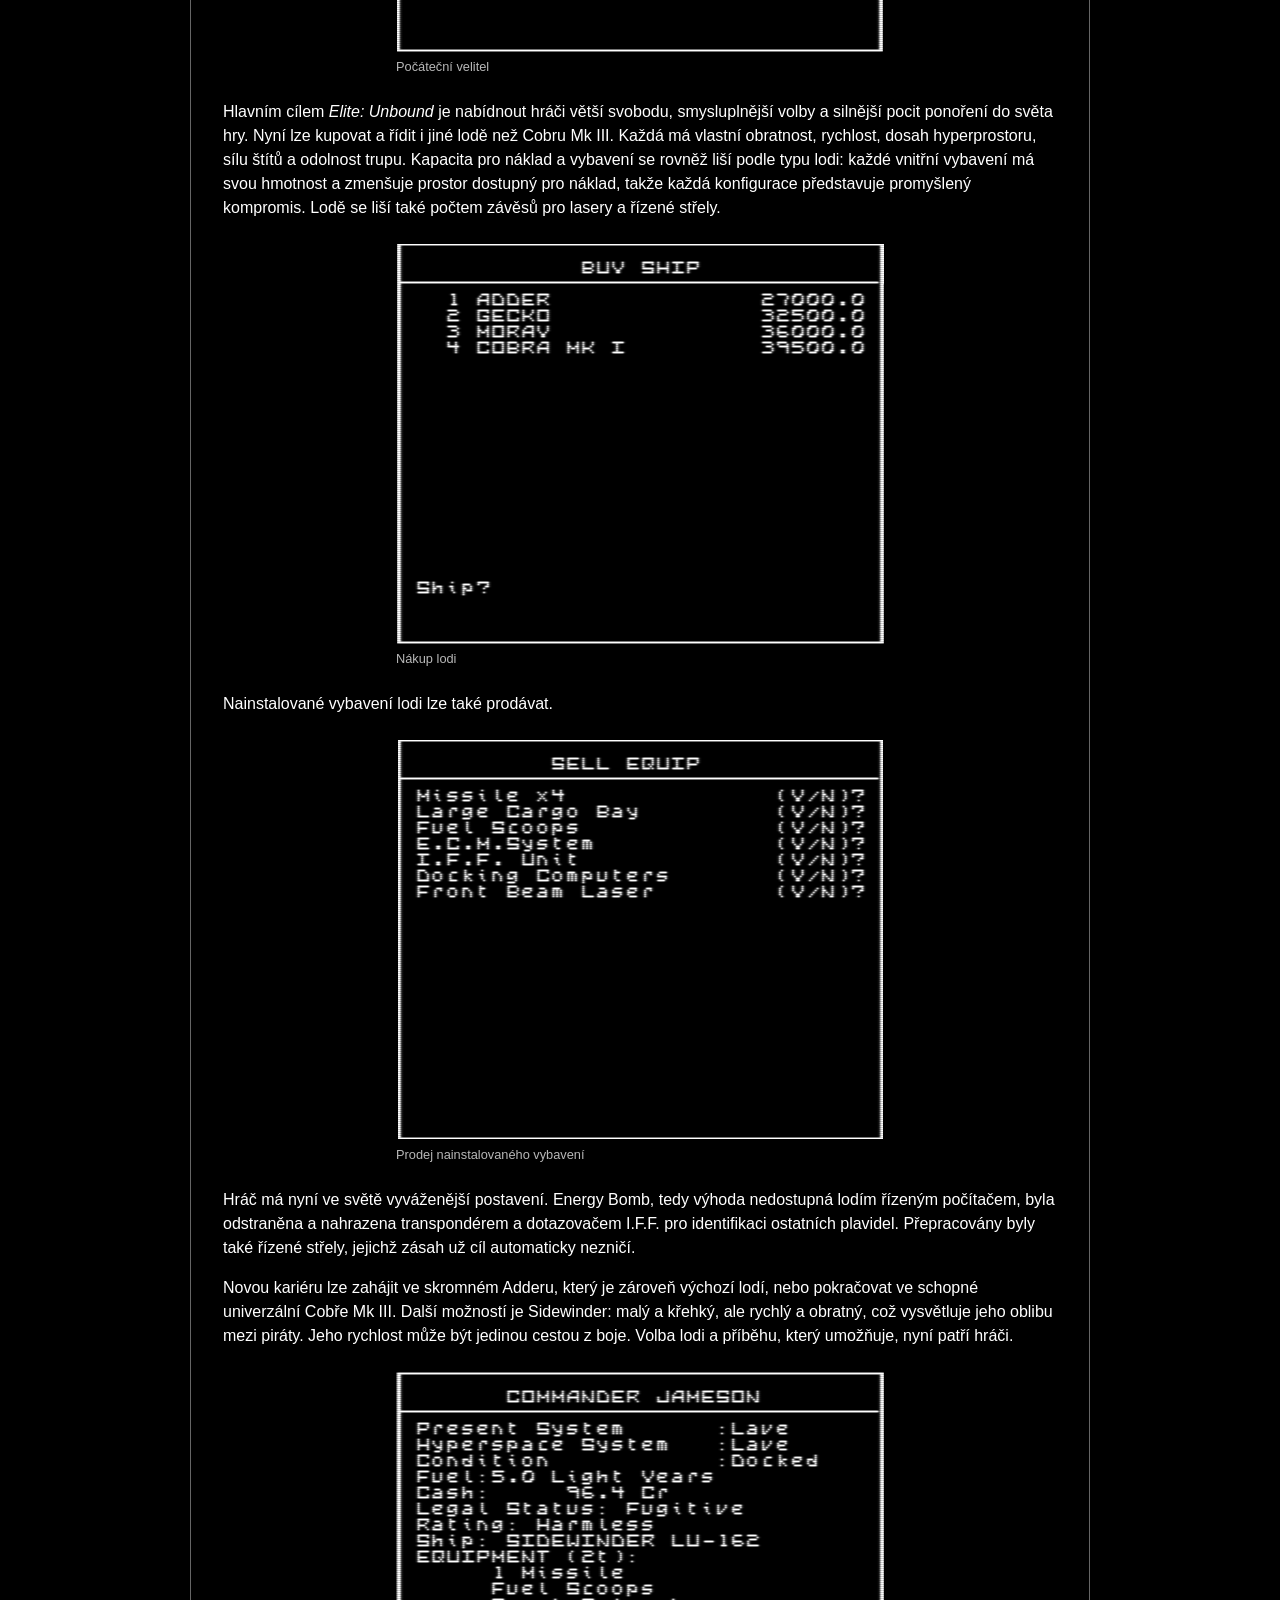
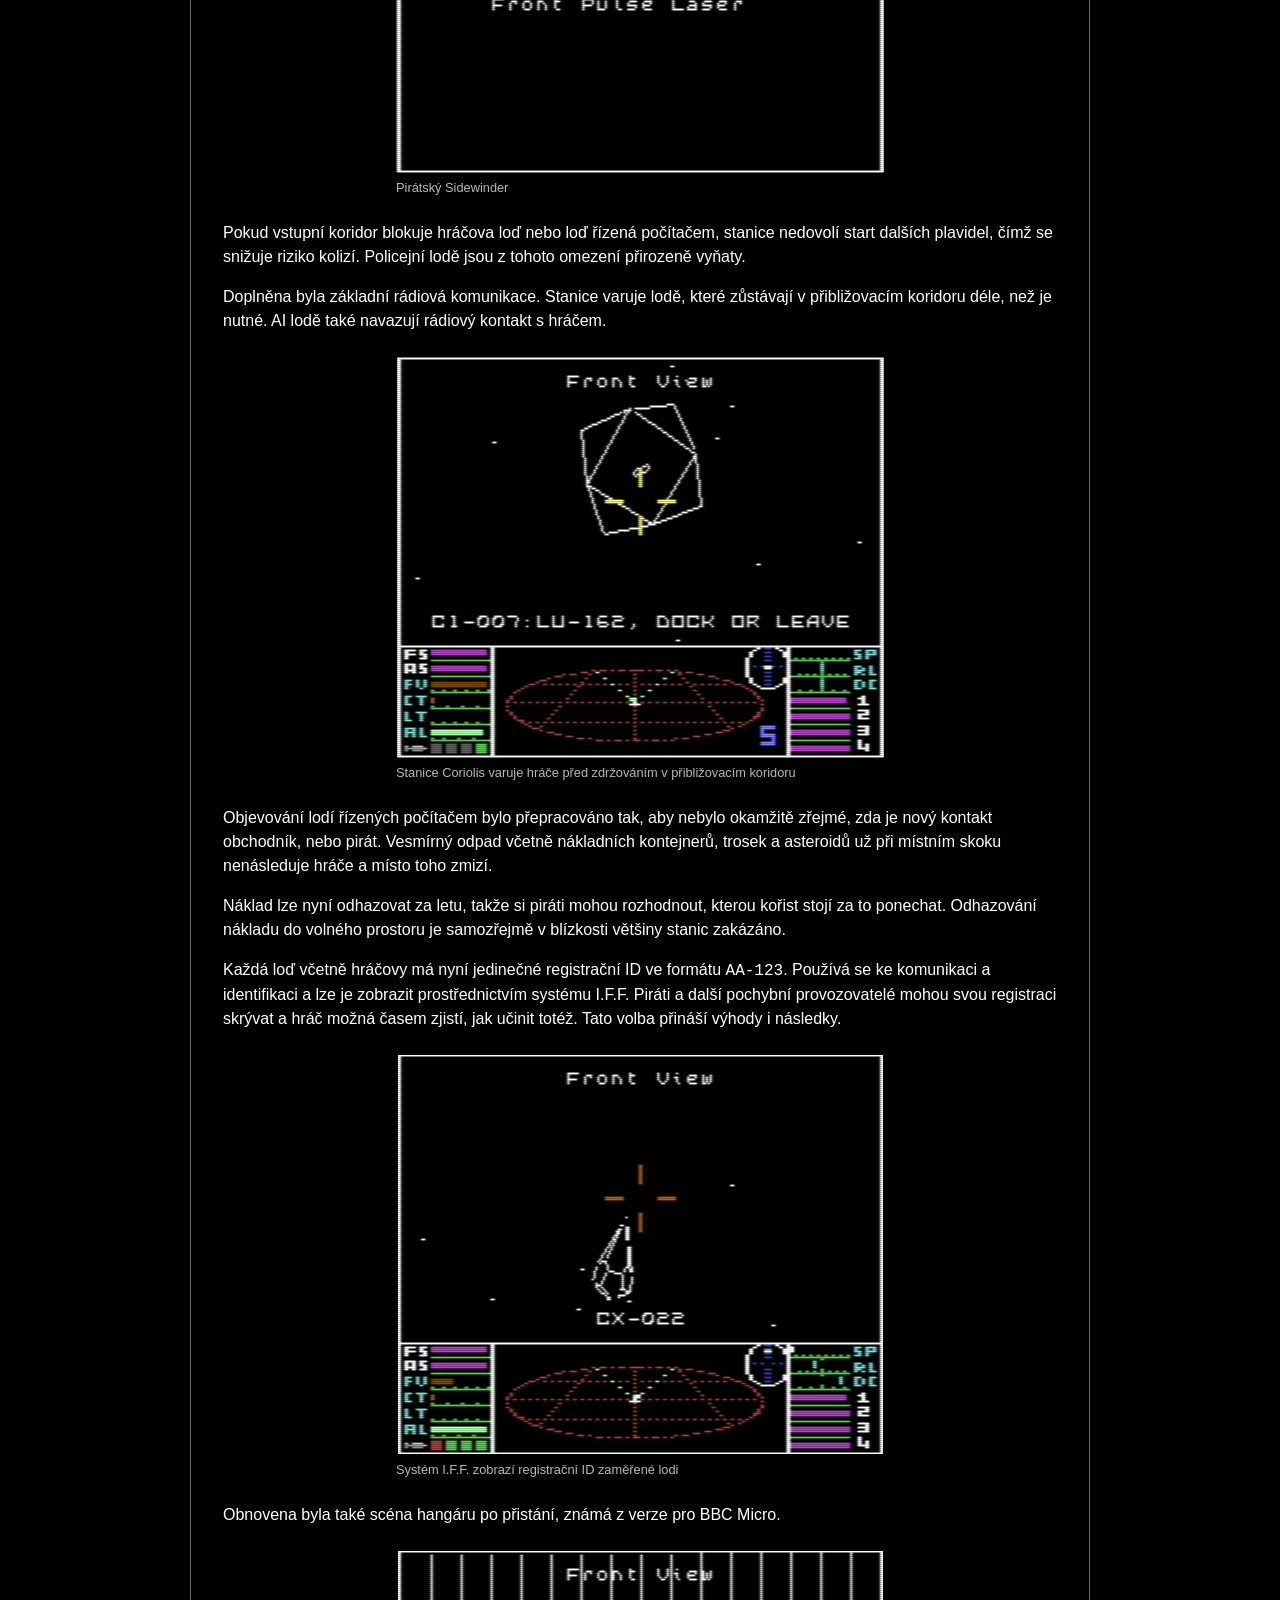
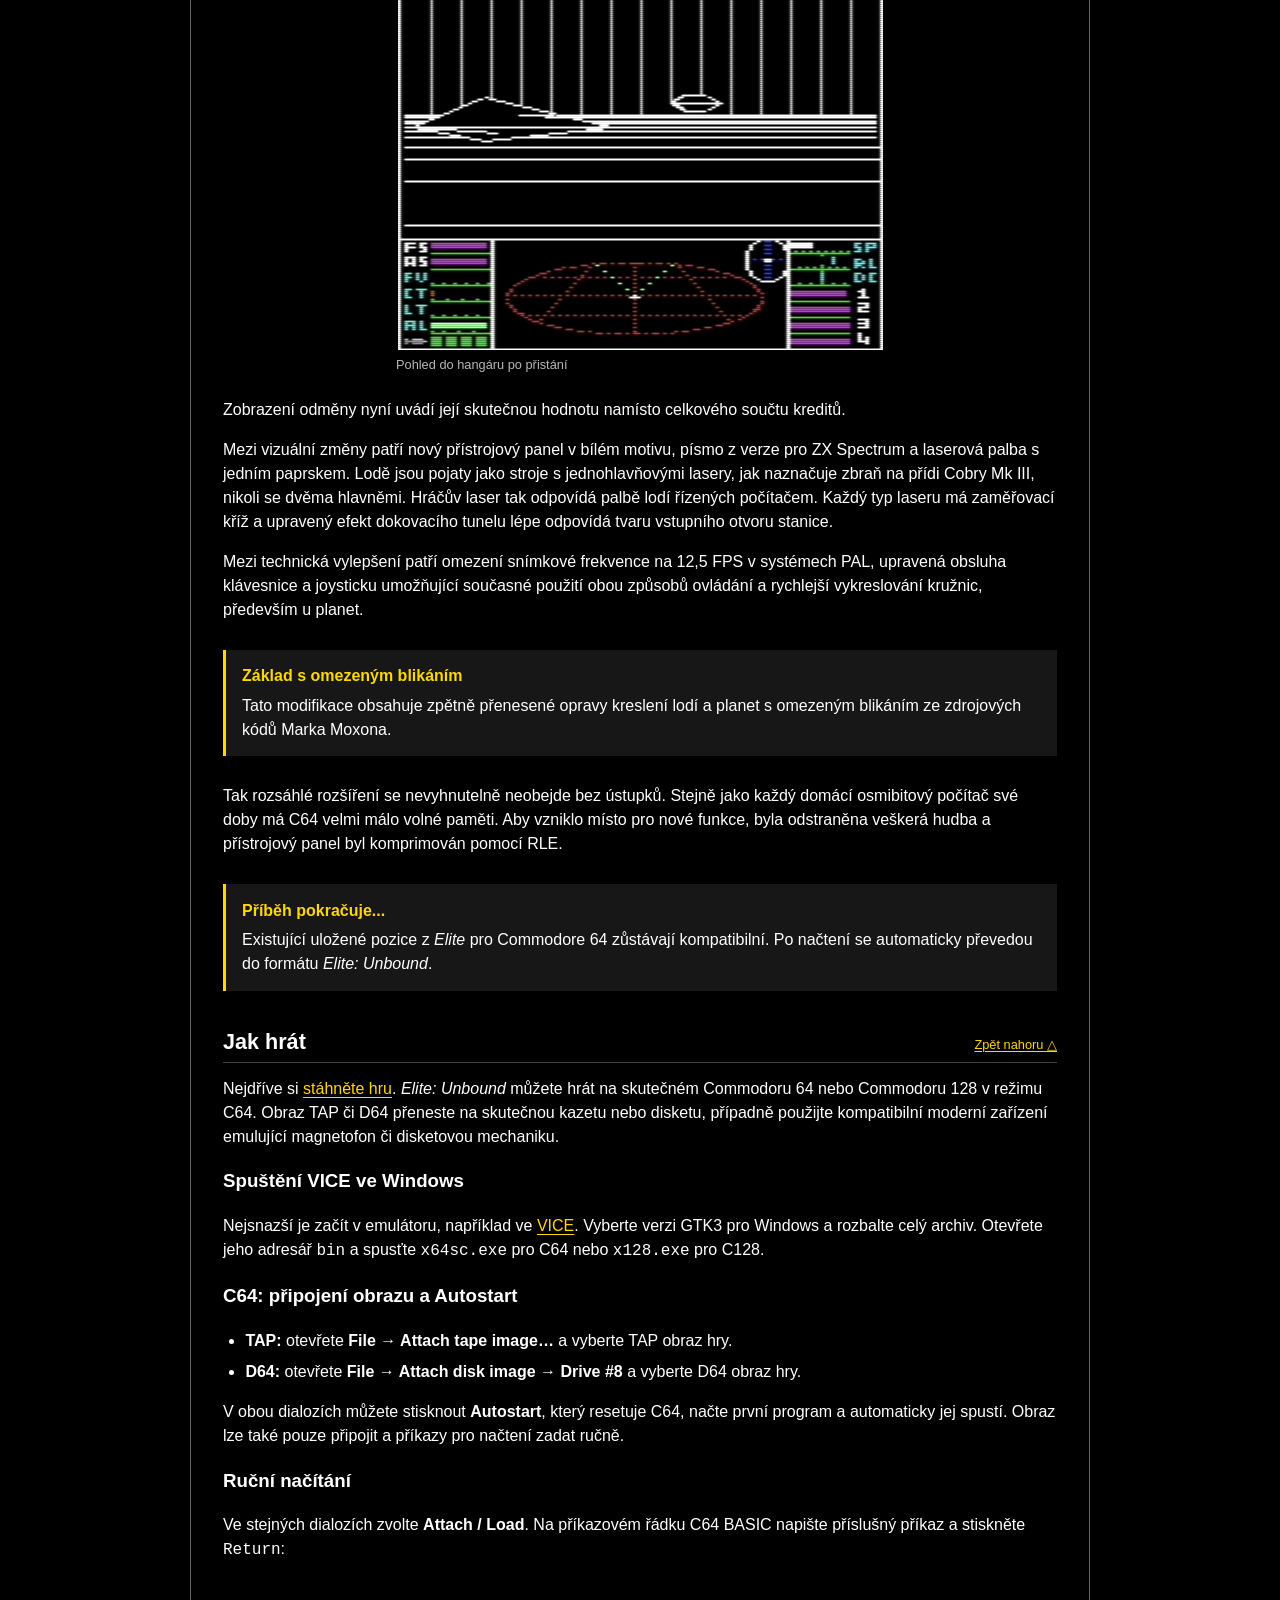
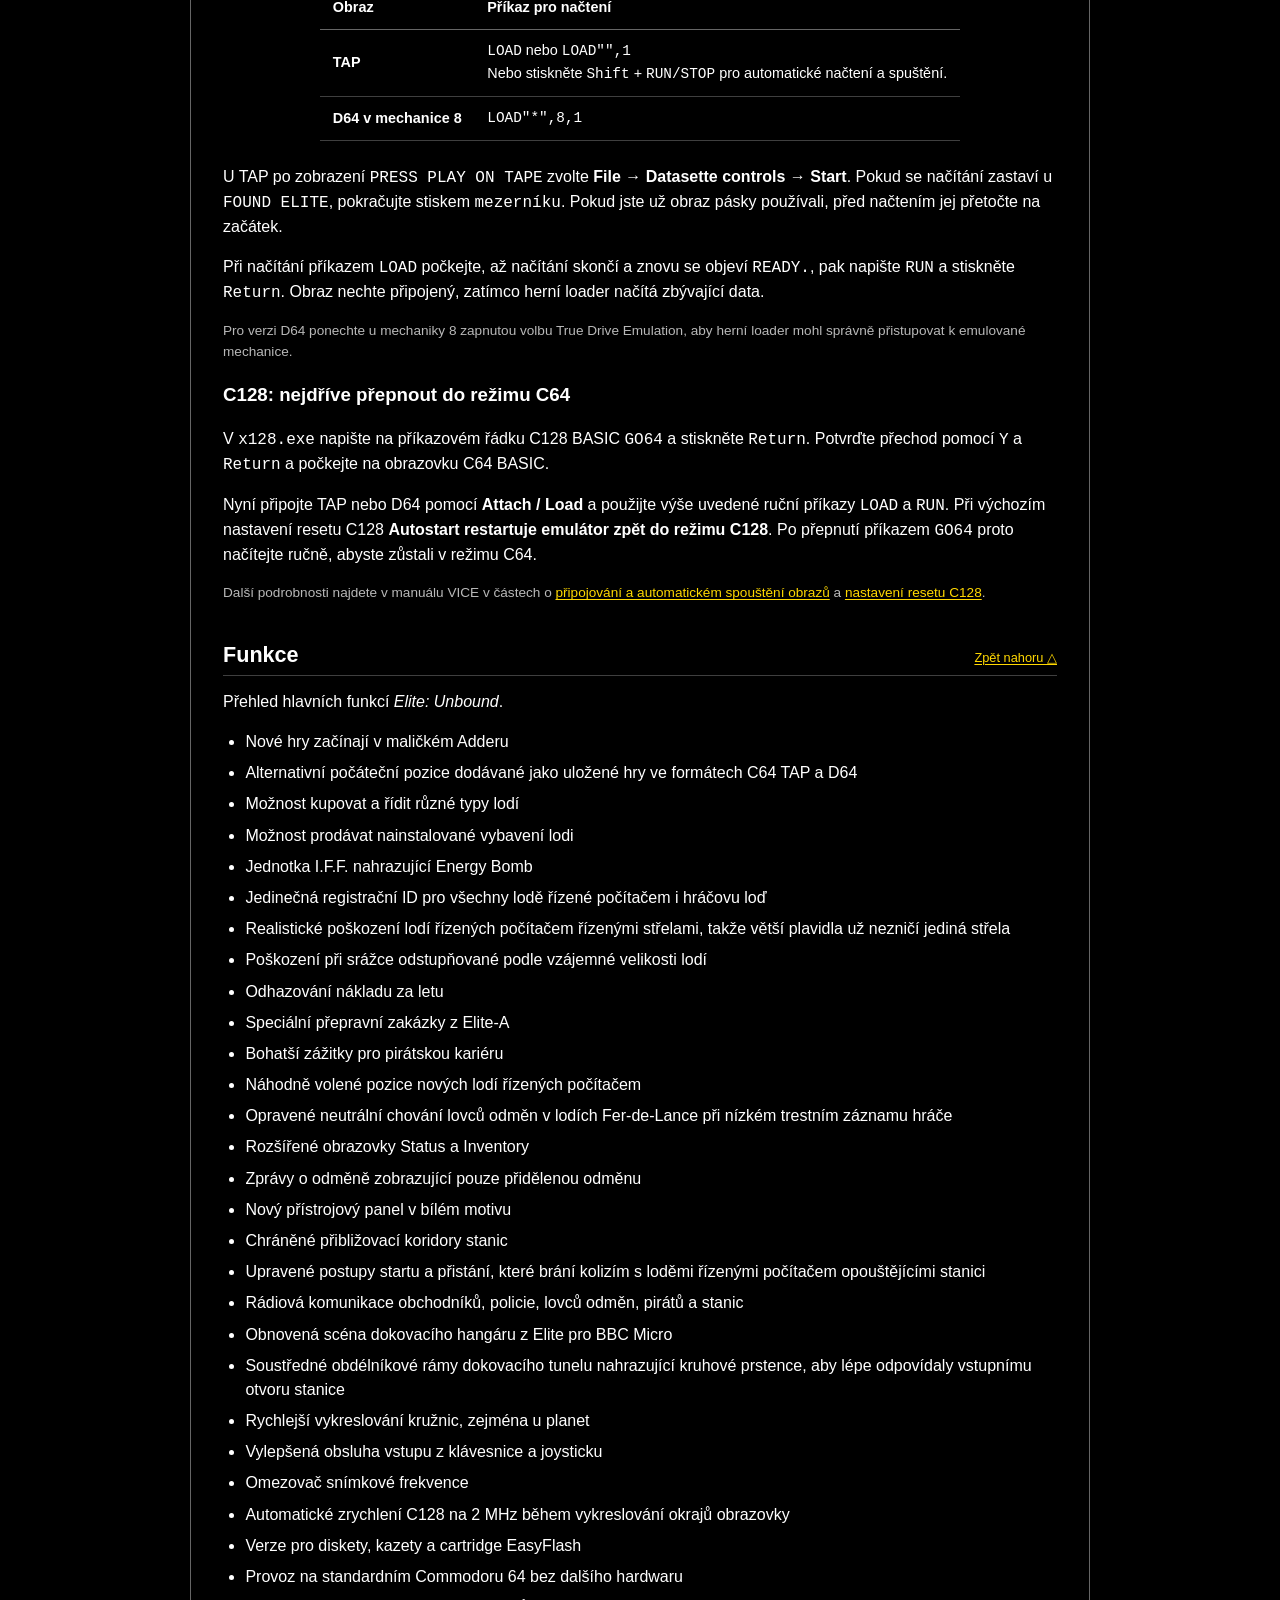
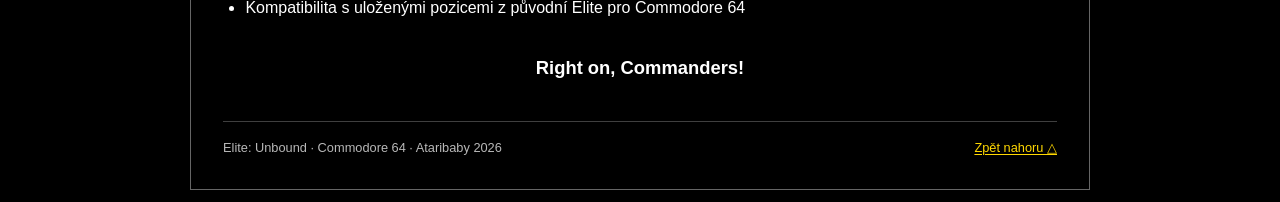
==== commit 6584a9b6: "dev" ====
--- a/docs/cs/index.html
+++ b/docs/cs/index.html
@@ -55,8 +55,9 @@
     </header>
 
     <nav class="page-toc" aria-label="Obsah stránky">
-      <a href="#the-beginning">Začátky</a>
+      <a href="#the-beginning">Počátek</a>
       <a href="#what-is-elite-unbound">Co je Elite: Unbound?</a>
+      <a href="#how-to-play">Jak hrát</a>
       <a href="#features">Funkce</a>
     </nav>
 
@@ -74,7 +75,7 @@
 
         <section id="the-beginning">
           <div class="section-heading">
-            <h2>Začátky</h2>
+            <h2>Počátek</h2>
             <a class="section-top-link" href="#top">Zpět nahoru △</a>
           </div>
 
@@ -150,7 +151,7 @@
 
           <p>Pokud vstupní koridor blokuje hráčova loď nebo loď řízená počítačem, stanice nedovolí start dalších plavidel, čímž se snižuje riziko kolizí. Policejní lodě jsou z tohoto omezení přirozeně vyňaty.</p>
 
-          <p>Doplněna byla základní rádiová komunikace. Stanice varuje lodě, které zůstávají v přibližovacím koridoru déle, než je nutné.</p>
+          <p>Doplněna byla základní rádiová komunikace. Stanice varuje lodě, které zůstávají v přibližovacím koridoru déle, než je nutné. AI lodě také navazují rádiový kontakt s hráčem.</p>
 
           <figure class="content-image">
             <img src="../assets/docking.png" width="487" height="401" alt="Komunikace v dokovacím koridoru Elite: Unbound">
@@ -195,6 +196,56 @@
 
         </section>
 
+        <section id="how-to-play">
+          <div class="section-heading">
+            <h2>Jak hrát</h2>
+            <a class="section-top-link" href="#top">Zpět nahoru △</a>
+          </div>
+
+          <p>Nejdříve si <a href="./download.html">stáhněte hru</a>. <em>Elite: Unbound</em> můžete hrát na skutečném Commodoru 64 nebo Commodoru 128 v režimu C64. Obraz TAP či D64 přeneste na skutečnou kazetu nebo disketu, případně použijte kompatibilní moderní zařízení emulující magnetofon či disketovou mechaniku.</p>
+
+          <h3>Spuštění VICE ve Windows</h3>
+
+          <p>Nejsnazší je začít v emulátoru, například ve <a href="https://vice-emu.sourceforge.io/index.html#download" target="_blank" rel="noopener noreferrer">VICE</a>. Vyberte verzi GTK3 pro Windows a rozbalte celý archiv. Otevřete jeho adresář <code>bin</code> a spusťte <code>x64sc.exe</code> pro C64 nebo <code>x128.exe</code> pro C128.</p>
+
+          <h3>C64: připojení obrazu a Autostart</h3>
+
+          <ul>
+            <li><strong>TAP:</strong> otevřete <strong>File → Attach tape image…</strong> a vyberte TAP obraz hry.</li>
+            <li><strong>D64:</strong> otevřete <strong>File → Attach disk image → Drive #8</strong> a vyberte D64 obraz hry.</li>
+          </ul>
+
+          <p>V obou dialozích můžete stisknout <strong>Autostart</strong>, který resetuje C64, načte první program a automaticky jej spustí. Obraz lze také pouze připojit a příkazy pro načtení zadat ručně.</p>
+
+          <h3>Ruční načítání</h3>
+
+          <p>Ve stejných dialozích zvolte <strong>Attach / Load</strong>. Na příkazovém řádku C64 BASIC napište příslušný příkaz a stiskněte <kbd>Return</kbd>:</p>
+
+          <div class="technical-table-scroll" role="region" aria-label="Příkazy pro ruční načítání" tabindex="0">
+            <table class="technical-table ship-market-table">
+              <thead><tr><th scope="col">Obraz</th><th scope="col">Příkaz pro načtení</th></tr></thead>
+              <tbody>
+                <tr><th scope="row">TAP</th><td><code>LOAD</code> nebo <code>LOAD"",1</code><br>Nebo stiskněte <kbd>Shift</kbd> + <kbd>RUN/STOP</kbd> pro automatické načtení a spuštění.</td></tr>
+                <tr><th scope="row">D64 v mechanice 8</th><td><code>LOAD"*",8,1</code></td></tr>
+              </tbody>
+            </table>
+          </div>
+
+          <p>U TAP po zobrazení <code>PRESS PLAY ON TAPE</code> zvolte <strong>File → Datasette controls → Start</strong>. Pokud se načítání zastaví u <code>FOUND ELITE</code>, pokračujte stiskem <kbd>mezerníku</kbd>. Pokud jste už obraz pásky používali, před načtením jej přetočte na začátek.</p>
+
+          <p>Při načítání příkazem <code>LOAD</code> počkejte, až načítání skončí a znovu se objeví <code>READY.</code>, pak napište <code>RUN</code> a stiskněte <kbd>Return</kbd>. Obraz nechte připojený, zatímco herní loader načítá zbývající data.</p>
+
+          <p class="technical-note">Pro verzi D64 ponechte u mechaniky 8 zapnutou volbu True Drive Emulation, aby herní loader mohl správně přistupovat k emulované mechanice.</p>
+
+          <h3>C128: nejdříve přepnout do režimu C64</h3>
+
+          <p>V <code>x128.exe</code> napište na příkazovém řádku C128 BASIC <code>GO64</code> a stiskněte <kbd>Return</kbd>. Potvrďte přechod pomocí <code>Y</code> a <kbd>Return</kbd> a počkejte na obrazovku C64 BASIC.</p>
+
+          <p>Nyní připojte TAP nebo D64 pomocí <strong>Attach / Load</strong> a použijte výše uvedené ruční příkazy <code>LOAD</code> a <code>RUN</code>. Při výchozím nastavení resetu C128 <strong>Autostart restartuje emulátor zpět do režimu C128</strong>. Po přepnutí příkazem <code>GO64</code> proto načítejte ručně, abyste zůstali v režimu C64.</p>
+
+          <p class="technical-note">Další podrobnosti najdete v manuálu VICE v částech o <a href="https://vice-emu.sourceforge.io/vice_4.html" target="_blank" rel="noopener noreferrer">připojování a automatickém spouštění obrazů</a> a <a href="https://vice-emu.sourceforge.io/vice_7.html" target="_blank" rel="noopener noreferrer">nastavení resetu C128</a>.</p>
+        </section>
+
         <section id="features">
           <div class="section-heading">
             <h2>Funkce</h2>
@@ -205,7 +256,7 @@
 
           <ul>
             <li>Nové hry začínají v maličkém Adderu</li>
-            <li>Alternativní počáteční pozice dodávané jako uložené hry ve formátu C64 TAP</li>
+            <li>Alternativní počáteční pozice dodávané jako uložené hry ve formátech C64 TAP a D64</li>
             <li>Možnost kupovat a řídit různé typy lodí</li>
             <li>Možnost prodávat nainstalované vybavení lodi</li>
             <li>Jednotka I.F.F. nahrazující Energy Bomb</li>
@@ -229,7 +280,7 @@
             <li>Vylepšená obsluha vstupu z klávesnice a joysticku</li>
             <li>Omezovač snímkové frekvence</li>
             <li>Automatické zrychlení C128 na 2 MHz během vykreslování okrajů obrazovky</li>
-            <li>Disketová i kazetová verze</li>
+            <li>Verze pro diskety, kazety a cartridge EasyFlash</li>
             <li>Provoz na standardním Commodoru 64 bez dalšího hardwaru</li>
             <li>Kompatibilita s uloženými pozicemi z původní Elite pro Commodore 64</li>
           </ul>
--- a/docs/css/style.css
+++ b/docs/css/style.css
@@ -473,6 +473,19 @@
   white-space: nowrap;
 }
 
+.technical-table.sticky-first-column {
+  border-collapse: separate;
+  border-spacing: 0;
+}
+
+.sticky-first-column tr > :first-child {
+  position: sticky;
+  left: 0;
+  z-index: 1;
+  background: var(--page);
+  border-right: 1px solid var(--border);
+}
+
 .ship-market-table th:last-child,
 .ship-market-table td:last-child {
   text-align: left;
